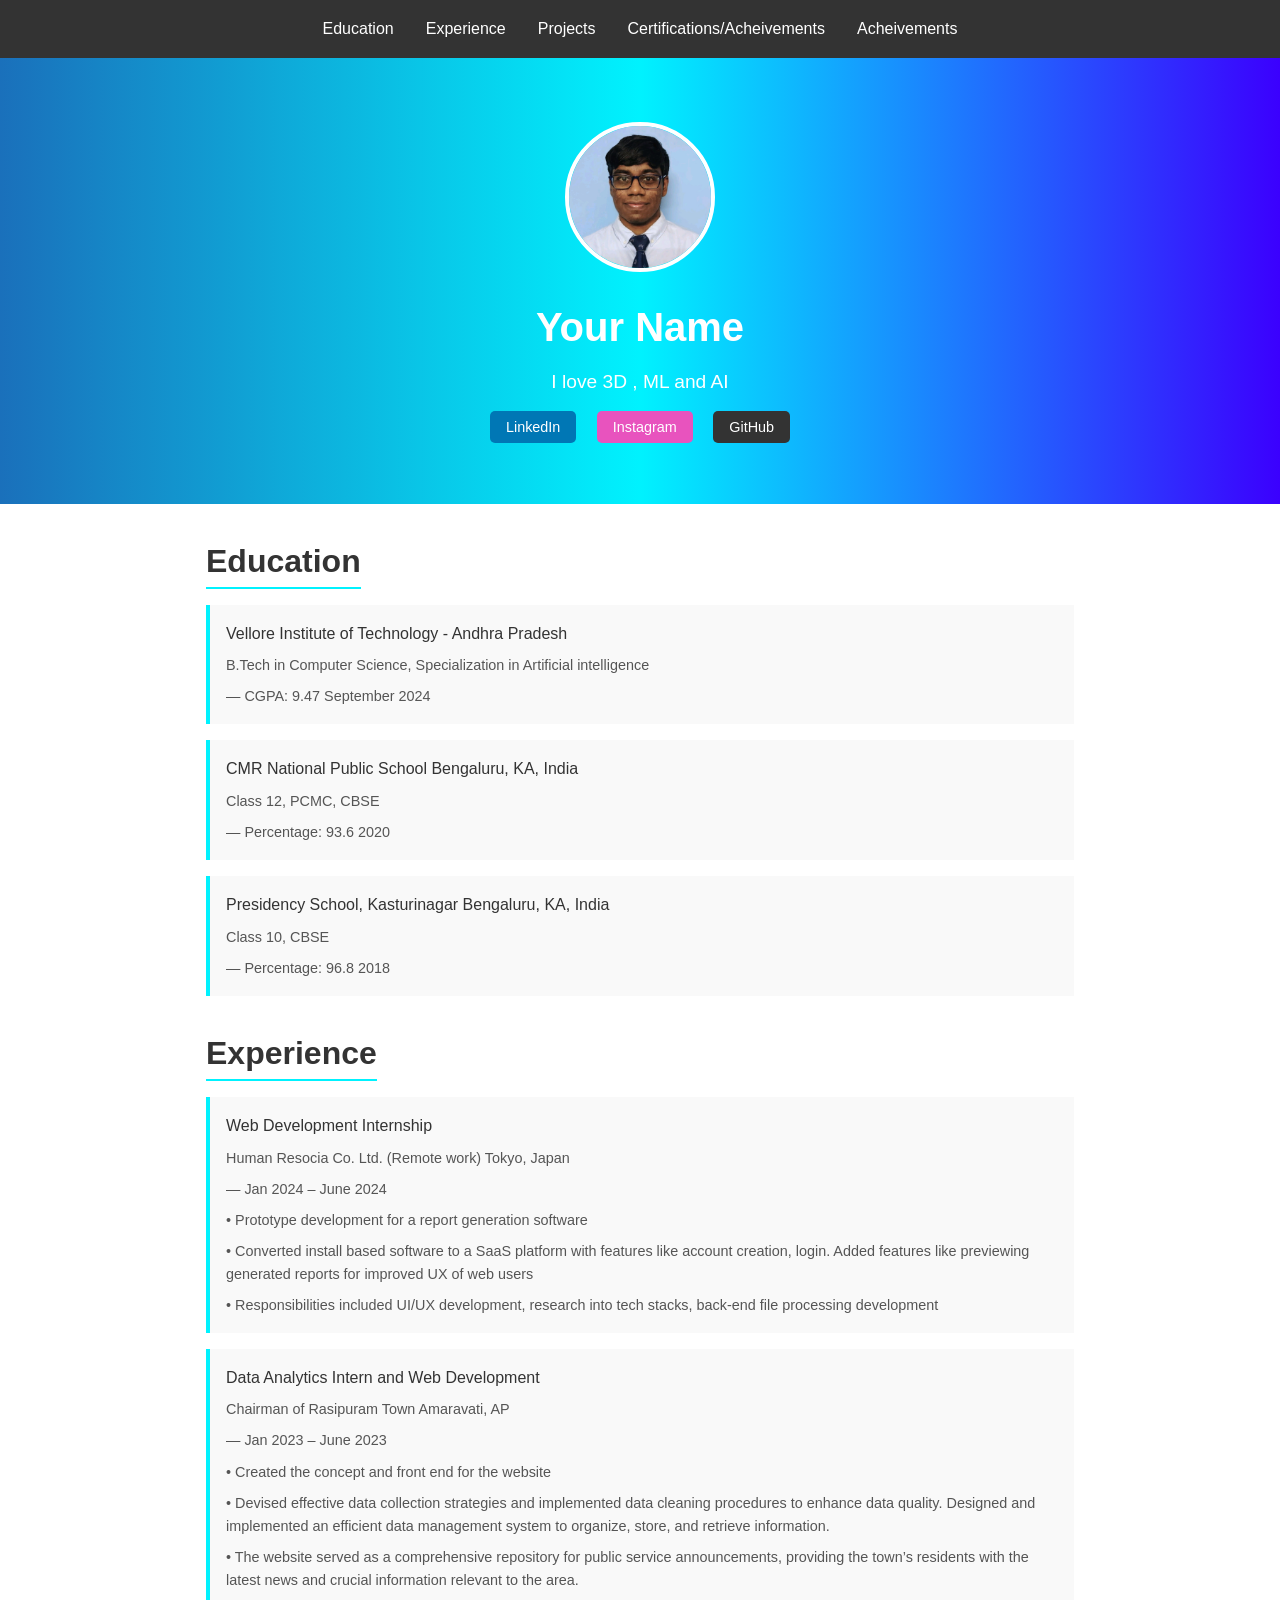
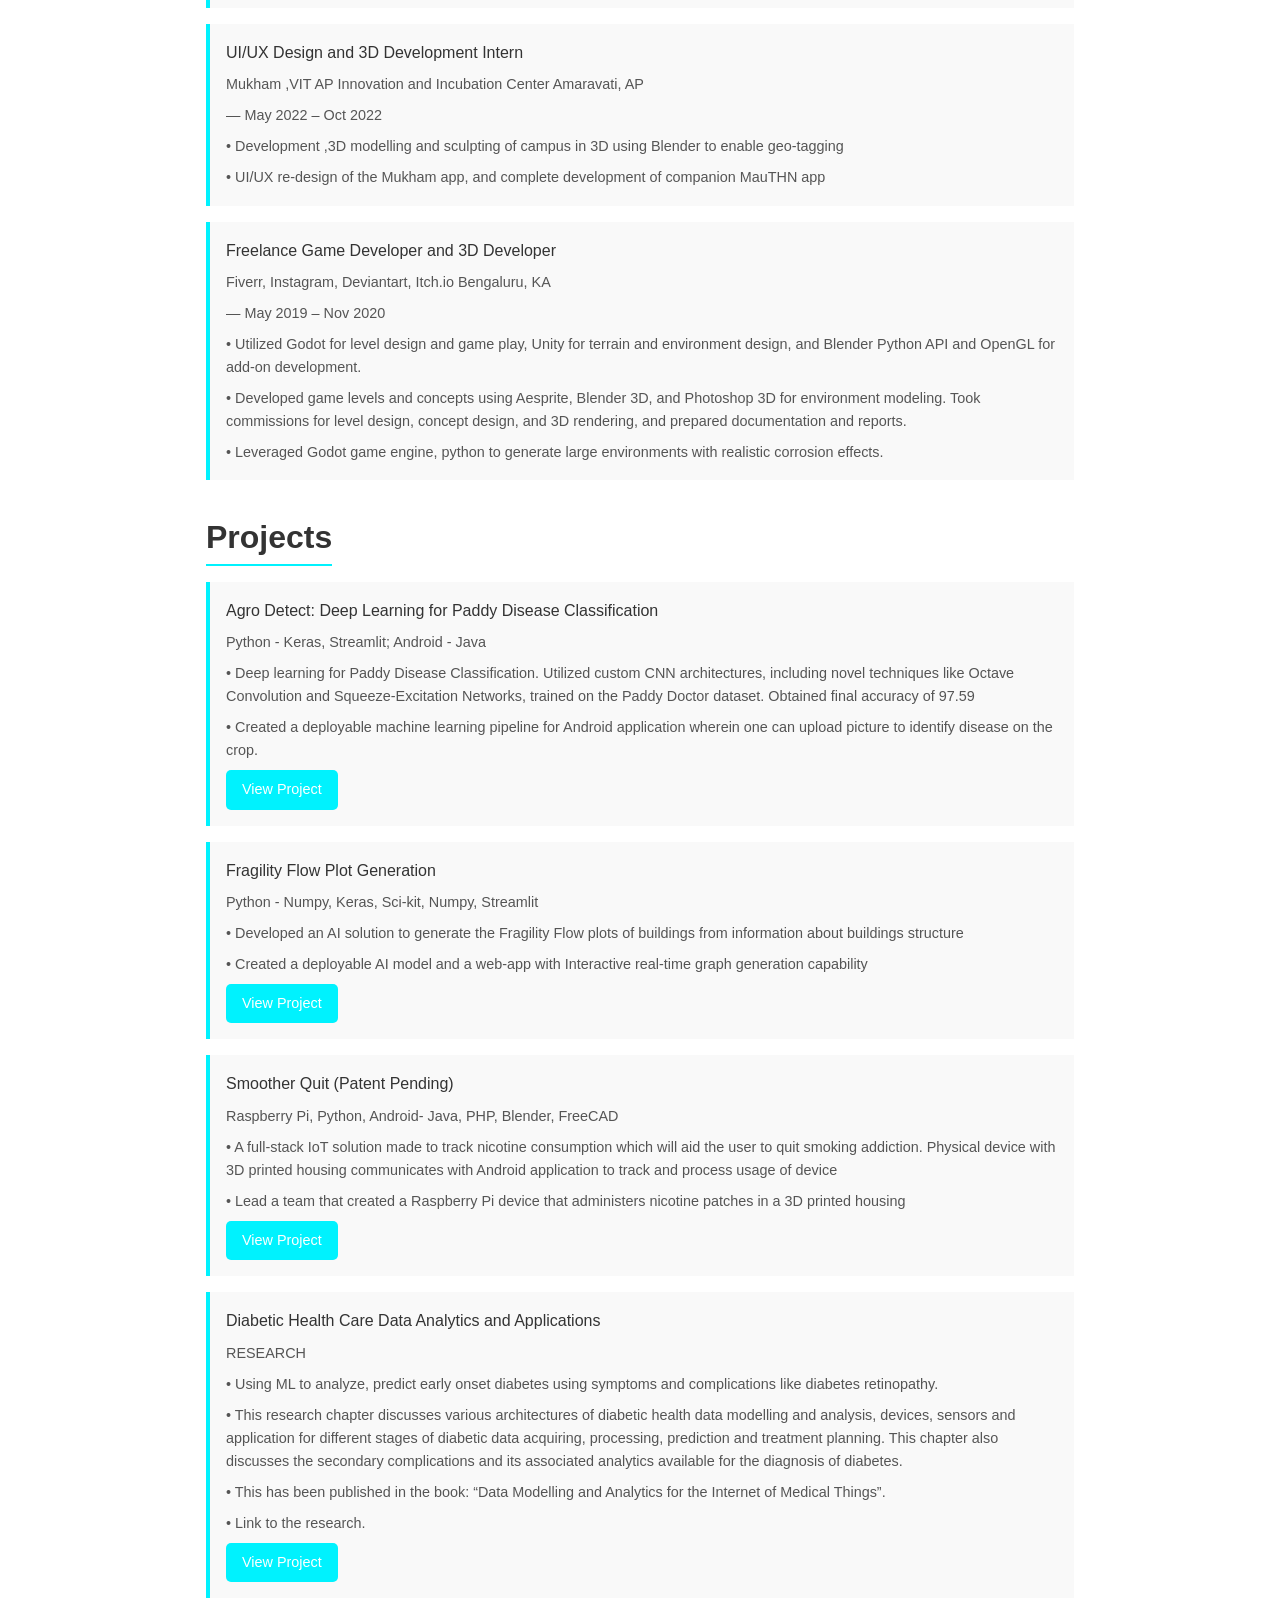
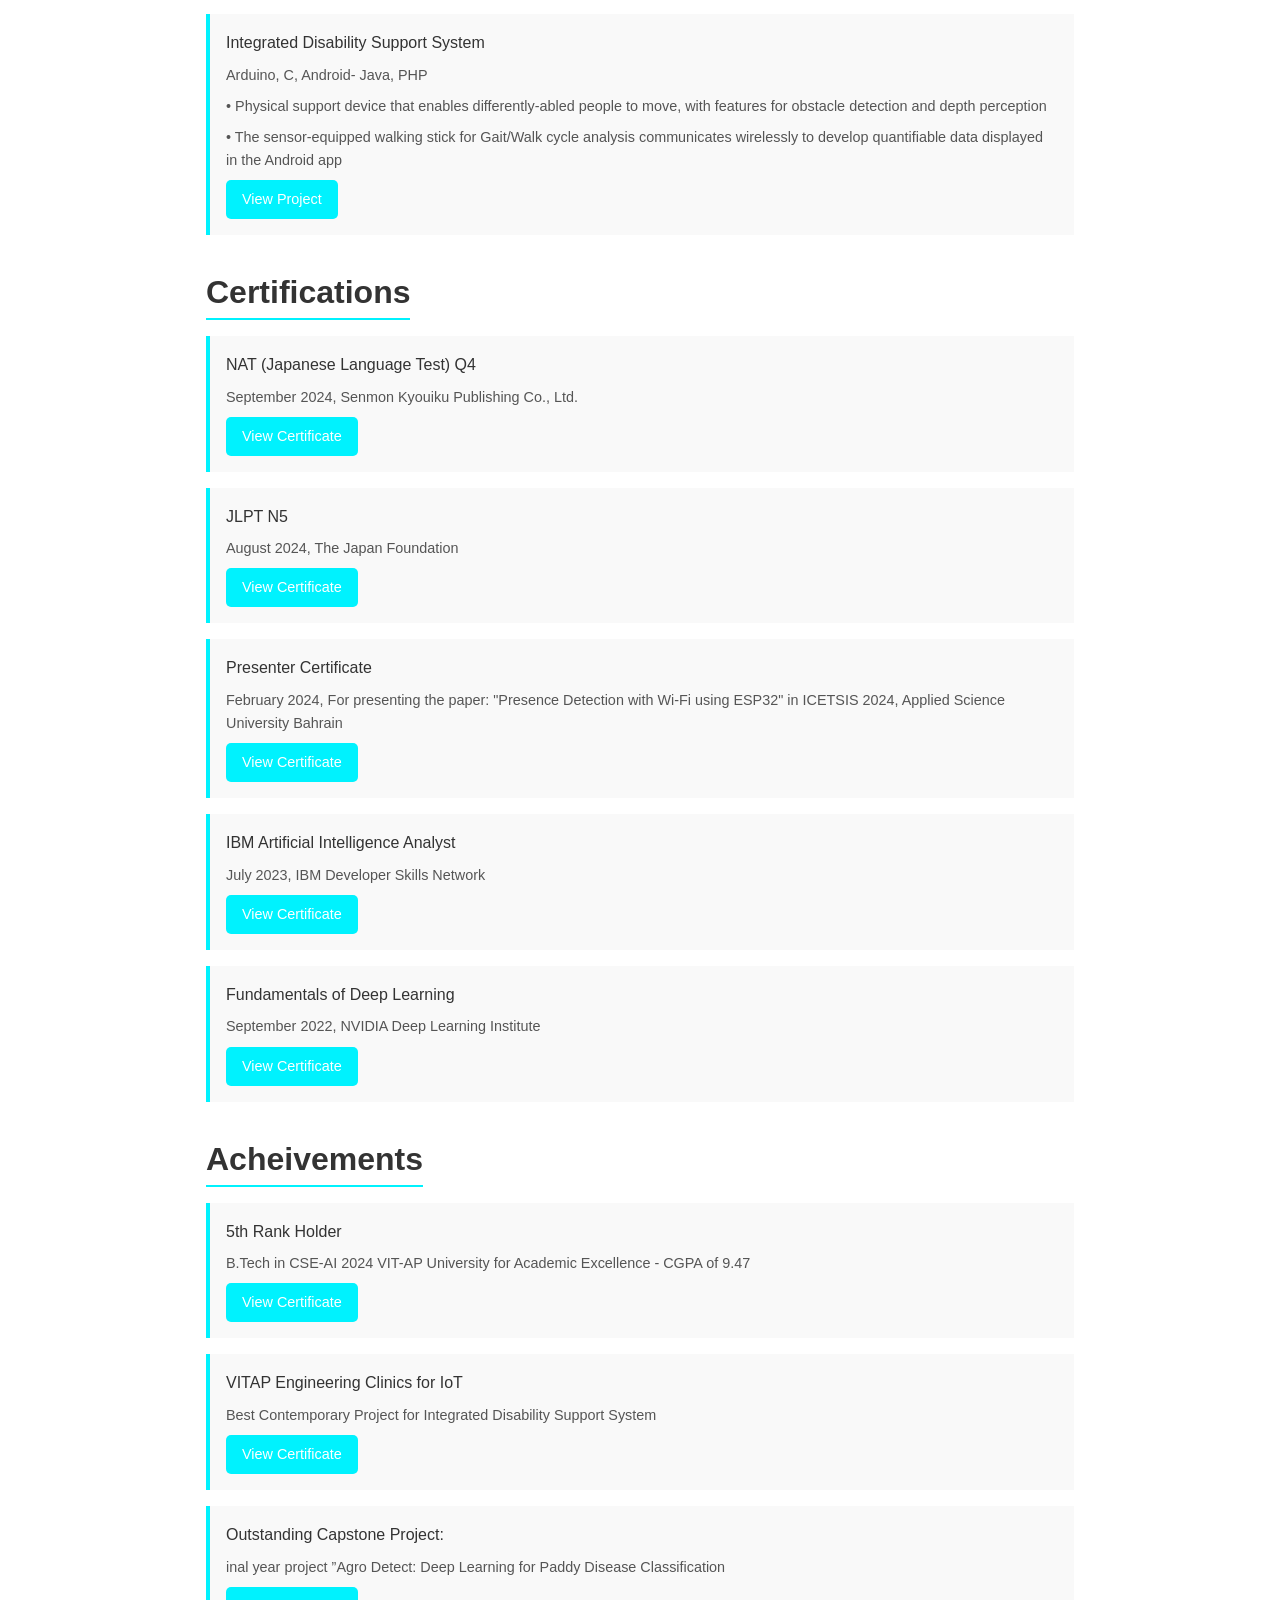
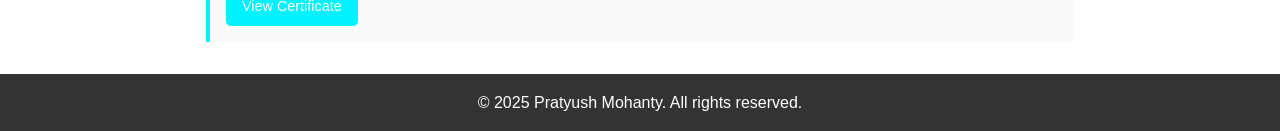
==== index.html @ 84d7cbe0 "Added achievements and certifications" ====
<!DOCTYPE html>
<html lang="en">
<head>
    <meta charset="UTF-8">
    <meta name="viewport" content="width=device-width, initial-scale=1.0">
    <title>Pratyush Mohanty Profile</title>
    <style>
        * {
            margin: 0;
            padding: 0;
            box-sizing: border-box;
        }

        body {
            font-family: Arial, sans-serif;
            line-height: 1.6;
            color: #333;
            animation: fadeIn 1s ease-in-out;
        }

        @keyframes fadeIn {
            from {
                opacity: 0;
            }
            to {
                opacity: 1;
            }
        }

        nav {
            background: #333;
            color: white;
            display: flex;
            justify-content: center;
            padding: 1rem;
            position: sticky;
            top: 0;
            z-index: 1000;
        }

        nav a {
            color: white;
            text-decoration: none;
            margin: 0 1rem;
            font-size: 1rem;
            transition: color 0.3s;
        }

        nav a:hover {
            color: #00f2fe;
        }

        header {
            background: linear-gradient(to right, #1a70bb, #00f2fe, #3b00fe);
            color: white;
            text-align: center;
            padding: 4rem 1rem; /* Increased vertical space */
            animation: slideInFromTop 1s ease-in-out;
        }

        @keyframes slideInFromTop {
            from {
                transform: translateY(-50px);
                opacity: 0;
            }
            to {
                transform: translateY(0);
                opacity: 1;
            }
        }

        header img {
            width: 150px;
            height: 150px;
            border-radius: 50%;
            border: 4px solid white;
            animation: zoomIn 1s ease-in-out;
        }

        @keyframes zoomIn {
            from {
                transform: scale(0.8);
                opacity: 0;
            }
            to {
                transform: scale(1);
                opacity: 1;
            }
        }

        header h1 {
            margin: 1rem 0 0.5rem;
            font-size: 2.5rem;
        }

        header p {
            font-size: 1.2rem;
        }

        section {
            max-width: 900px;
            margin: 2rem auto;
            padding: 0 1rem;
            animation: fadeInUp 1.5s ease-in-out;
        }

        @keyframes fadeInUp {
            from {
                transform: translateY(20px);
                opacity: 0;
            }
            to {
                transform: translateY(0);
                opacity: 1;
            }
        }

        section h2 {
            margin-bottom: 1rem;
            font-size: 2rem;
            border-bottom: 2px solid #00f2fe;
            display: inline-block;
        }

        section ul {
            list-style: none;
            padding: 0;
        }

        section ul li {
            background: #f9f9f9;
            margin-bottom: 1rem;
            padding: 1rem;
            border-left: 4px solid #00f2fe;
        }

        .project-details {
            margin-top: 0.5rem;
            font-size: 0.9rem;
            color: #555;
        }

        .project-link {
            display: inline-block;
            margin-top: 0.5rem;
            padding: 0.5rem 1rem;
            background: #00f2fe;
            color: white;
            text-decoration: none;
            border-radius: 5px;
            font-size: 0.9rem;
        }

        footer {
            text-align: center;
            padding: 1rem;
            background: #333;
            color: white;
            margin-top: 2rem;
            animation: fadeIn 1.5s ease-in-out;
        }

        @media (max-width: 600px) {
            header h1 {
                font-size: 2rem;
            }

            header p {
                font-size: 1rem;
            }
        }
    </style>
</head>
<body>
    <nav>
        <a href="#education">Education</a>
        <a href="#experience">Experience</a>
        <a href="#projects">Projects</a>
        <a href="#certifications">Certifications/Acheivements</a>
        <a href="#acheivements">Acheivements</a>
    </nav>

    <header>
        <img src="1682097621086.jpeg" alt="Your Image">
        <h1>Your Name</h1>
        <p>I love 3D , ML and AI</p>
        <div style="margin-top: 1rem;">
            <a href="https://www.linkedin.com/in/pratyush-mohanty-8161b9222" target="_blank" style="text-decoration: none; margin: 0 0.5rem; padding: 0.5rem 1rem; background: #0077b5; color: white; border-radius: 5px; font-size: 0.9rem;">LinkedIn</a>
            <a href="https://www.instagram.com/kitsunefreya/" target="_blank" style="text-decoration: none; margin: 0 0.5rem; padding: 0.5rem 1rem; background: #e853be; color: white; border-radius: 5px; font-size: 0.9rem;">Instagram</a>
            <a href="https://github.com/pratyush532" target="_blank" style="text-decoration: none; margin: 0 0.5rem; padding: 0.5rem 1rem; background: #333; color: white; border-radius: 5px; font-size: 0.9rem;">GitHub</a>
        </div>
    </header>

    <section id="education">
        <h2>Education</h2>
        <ul>
            <li>Vellore Institute of Technology - Andhra Pradesh
                <p class="project-details">B.Tech in Computer Science, Specialization in Artificial intelligence</p>
                <p class="project-details">— CGPA: 9.47 September 2024</p>
            </li>
            <li>CMR National Public School Bengaluru, KA, India
                <p class="project-details">Class 12, PCMC, CBSE</p>
                <p class="project-details">— Percentage: 93.6 2020</p>
            </li>
            <li>Presidency School, Kasturinagar Bengaluru, KA, India
                <p class="project-details">Class 10, CBSE</p>
                <p class="project-details">— Percentage: 96.8 2018</p>
            </li>
        </ul>
    </section>

    <section id="experience">
        <h2>Experience</h2>
        <ul>
            <li>Web Development Internship
                <p class="project-details">Human Resocia Co. Ltd. (Remote work) Tokyo, Japan</p>
                <p class="project-details">— Jan 2024 – June 2024</p>
                <p class="project-details">• Prototype development for a report generation software</p>
                <p class="project-details">• Converted install based software to a SaaS platform with features like account creation, login. Added features like previewing generated reports for improved UX of web users</p>
                <p class="project-details">• Responsibilities included UI/UX development, research into tech stacks, back-end file processing development</p>
            </li>
            <li>Data Analytics Intern and Web Development
                <p class="project-details">Chairman of Rasipuram Town Amaravati, AP</p>
                <p class="project-details">— Jan 2023 – June 2023</p>
                <p class="project-details">• Created the concept and front end for the website</p>
                <p class="project-details">• Devised effective data collection strategies and implemented data cleaning procedures to enhance data quality. Designed and implemented an efficient data management system to organize, store, and retrieve information.</p>
                <p class="project-details">• The website served as a comprehensive repository for public service announcements, providing the town’s residents with the latest news and crucial information relevant to the area.</p>
            </li>
            <li>UI/UX Design and 3D Development Intern
                <p class="project-details">Mukham ,VIT AP Innovation and Incubation Center Amaravati, AP</p>
                <p class="project-details">— May 2022 – Oct 2022</p>
                <p class="project-details">• Development ,3D modelling and sculpting of campus in 3D using Blender to enable geo-tagging</p>
                <p class="project-details">• UI/UX re-design of the Mukham app, and complete development of companion MauTHN app</p>
            </li>
            <li>Freelance Game Developer and 3D Developer
                <p class="project-details">Fiverr, Instagram, Deviantart, Itch.io Bengaluru, KA</p>
                <p class="project-details">— May 2019 – Nov 2020</p>
                <p class="project-details">• Utilized Godot for level design and game play, Unity for terrain and environment design, and Blender Python API and OpenGL for add-on development.</p>
                <p class="project-details">• Developed game levels and concepts using Aesprite, Blender 3D, and Photoshop 3D for environment modeling. Took commissions for level design, concept design, and 3D rendering, and prepared documentation and reports.</p>
                <p class="project-details">• Leveraged Godot game engine, python to generate large environments with realistic corrosion effects.</p>
            </li>
        </ul>
    </section>


    <section id="projects">
        <h2>Projects</h2>
        <ul>
            <li>Agro Detect: Deep Learning for Paddy Disease Classification
                <p class="project-details">Python - Keras, Streamlit; Android - Java</p>
                <p class="project-details">• Deep learning for Paddy Disease Classification. Utilized custom CNN architectures, including novel techniques like Octave Convolution and Squeeze-Excitation Networks, trained on the Paddy Doctor dataset. Obtained final accuracy of 97.59</p>
                <p class="project-details">• Created a deployable machine learning pipeline for Android application wherein one can upload picture to identify disease on the crop.</p>
                <a href="https://drive.google.com/file/d/15kMXunLikw8A-FVX4otFSD8Hl3kWgDMh/view?usp=drive_link" target="_blank" class="project-link">View Project</a>
            </li>
            <li>Fragility Flow Plot Generation
                <p class="project-details">Python - Numpy, Keras, Sci-kit, Numpy, Streamlit</p>
                <p class="project-details">• Developed an AI solution to generate the Fragility Flow plots of buildings from information about buildings structure</p>
                <p class="project-details">• Created a deployable AI model and a web-app with Interactive real-time graph generation capability</p>
                <a href="https://github.com/pratyush532" target="_blank" class="project-link">View Project</a>
            </li>
            <li>Smoother Quit (Patent Pending)
                <p class="project-details">Raspberry Pi, Python, Android- Java, PHP, Blender, FreeCAD</p>
                <p class="project-details">• A full-stack IoT solution made to track nicotine consumption which will aid the user to quit smoking addiction. Physical device with 3D printed housing communicates with Android application to track and process usage of device</p>
                <p class="project-details">• Lead a team that created a Raspberry Pi device that administers nicotine patches in a 3D printed housing</p>
                <a href="https://github.com/pratyush532" target="_blank" class="project-link">View Project</a>
            </li>
            <li>Diabetic Health Care Data Analytics and Applications
                <p class="project-details">RESEARCH</p>
                <p class="project-details">• Using ML to analyze, predict early onset diabetes using symptoms and complications like diabetes retinopathy.</p>
                <p class="project-details">• This research chapter discusses various architectures of diabetic health data modelling and analysis, devices, sensors and application for different stages of diabetic data acquiring, processing, prediction and treatment planning. This chapter also discusses the secondary complications and its associated analytics available for the diagnosis of diabetes.</p>
                <p class="project-details">• This has been published in the book: “Data Modelling and Analytics for the Internet of Medical Things”.</p>
                <p class="project-details">• Link to the research.</p>
                <a href="https://scholar.google.com/citations?view_op=view_citation&hl=en&user=jbrS_tYAAAAJ&citation_for_view=jbrS_tYAAAAJ:u5HHmVD_uO8C" target="_blank" class="project-link">View Project</a>
            </li>
            <li>Integrated Disability Support System
                <p class="project-details">Arduino, C, Android- Java, PHP</p>
                <p class="project-details">• Physical support device that enables differently-abled people to move, with features for obstacle detection and depth perception</p>
                <p class="project-details">• The sensor-equipped walking stick for Gait/Walk cycle analysis communicates wirelessly to develop quantifiable data displayed in the Android app</p>
                <a href="https://drive.google.com/file/d/1Ll2frNCsTUrgBPxdlAU0DEuTQiFP1XWM/view?usp=drive_link" target="_blank" class="project-link">View Project</a>
            </li>
        </ul>
    </section>

    <section id="certifications">
        <h2>Certifications</h2>
        <ul>
            <li>NAT (Japanese Language Test) Q4
                <p class="project-details">September 2024, Senmon Kyouiku Publishing Co., Ltd.</p>
                <a href="https://drive.google.com/file/d/1cf3PMImbRjtiVixjs5hL8KotTaM4rHgr/view?usp=sharing" target="_blank"class="project-link">View Certificate</a>
            </li>
            <li>JLPT N5
                <p class="project-details">August 2024, The Japan Foundation</p>
                <a href="https://drive.google.com/file/d/1XkGwWab65sm6gIsFrCqhguL6OPM_JEQa/view?usp=sharing" target="_blank"class="project-link">View Certificate</a>
            </li>
            <li>Presenter Certificate
                <p class="project-details">February 2024, For presenting the paper: "Presence Detection with Wi-Fi using ESP32" in ICETSIS 2024, Applied Science University Bahrain</p>
                <a href="https://www.linkedin.com/feed/update/urn:li:activity:7160282252805869568/" target="_blank"class="project-link">View Certificate</a>
            </li>
            <li>IBM Artificial Intelligence Analyst
                <p class="project-details">July 2023, IBM Developer Skills Network</p>
                <a href="https://courses.ibmcep.cognitiveclass.ai/certificates/b496c3da890f4dfa9c53f7fb9fd32521" target="_blank"class="project-link">View Certificate</a>
            </li>
            <li>Fundamentals of Deep Learning
                <p class="project-details">September 2022, NVIDIA Deep Learning Institute</p>
                <a href="https://courses.nvidia.com/certificates/ae21b59f8ac54bacac5221c3ab77f13a/" target="_blank"class="project-link">View Certificate</a>
            </li>
        </ul>
    </section>

    <section id="acheivements">
        <h2>Acheivements</h2>
        <ul>
            <li>5th Rank Holder
                <p class="project-details">B.Tech in CSE-AI 2024 VIT-AP University for Academic Excellence - CGPA of 9.47</p>
                <a href="https://drive.google.com/file/d/1JUqG6DID4MT_kL0zdQEv--m56U5IrCxj/view?usp=drive_link" target="_blank"class="project-link">View Certificate</a>
            </li>
            <li>VITAP Engineering Clinics for IoT
                <p class="project-details">Best Contemporary Project for Integrated Disability Support System</p>
                <a href="https://www.linkedin.com/posts/pratyush-mohanty-8161b9222_team-androidapp-engineeringdesign-activity-7024057892177674240-6E8l?utm_source=social_share_send&utm_medium=member_desktop_web" target="_blank"class="project-link">View Certificate</a>
            </li>
            <li>Outstanding Capstone Project:
                <p class="project-details">inal year project ”Agro Detect: Deep Learning for Paddy Disease Classification</p>
                <a href="https://drive.google.com/file/d/123FNu-pcuJvU6n-fU72irf1M472Lznz1/view?usp=drive_link" target="_blank"class="project-link">View Certificate</a>
            </li>
        </ul>
    </section>


    <footer>
        <p>&copy; 2025 Pratyush Mohanty. All rights reserved.</p>
    </footer>
</body>
</html>
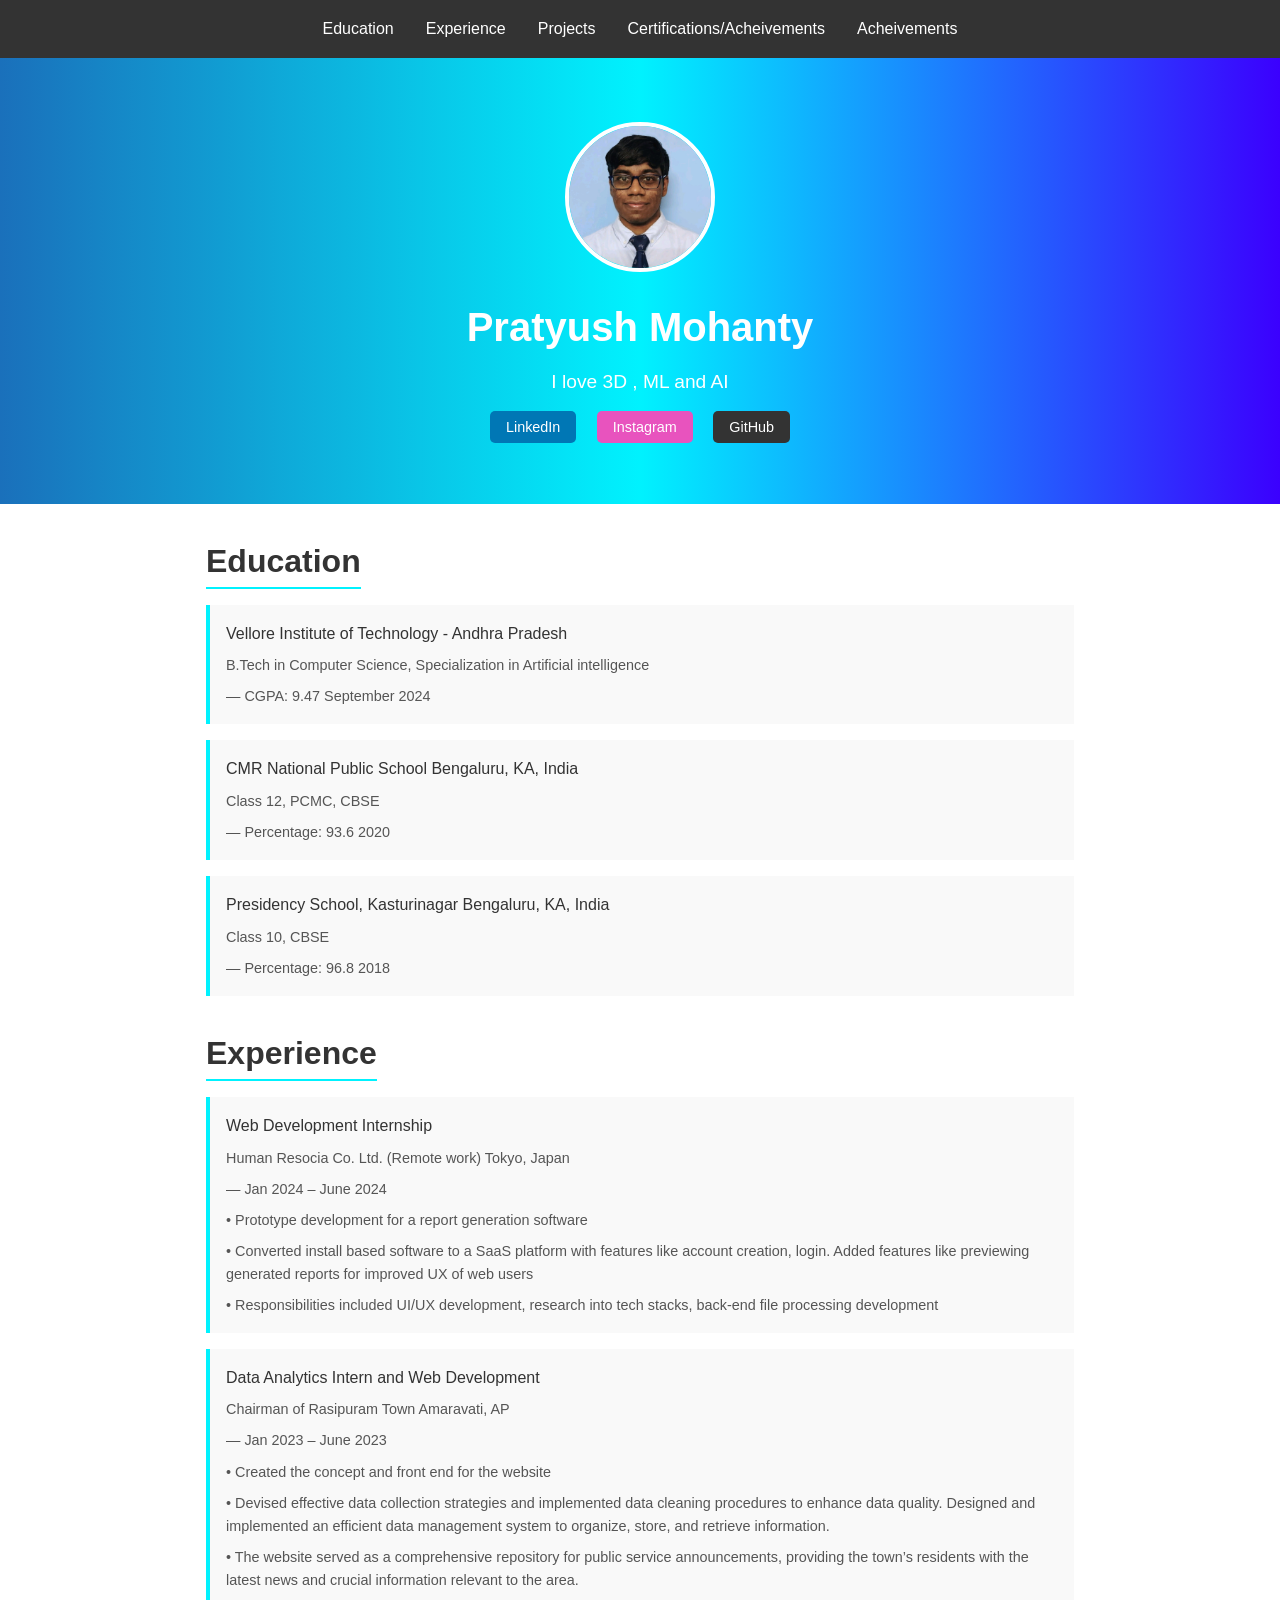
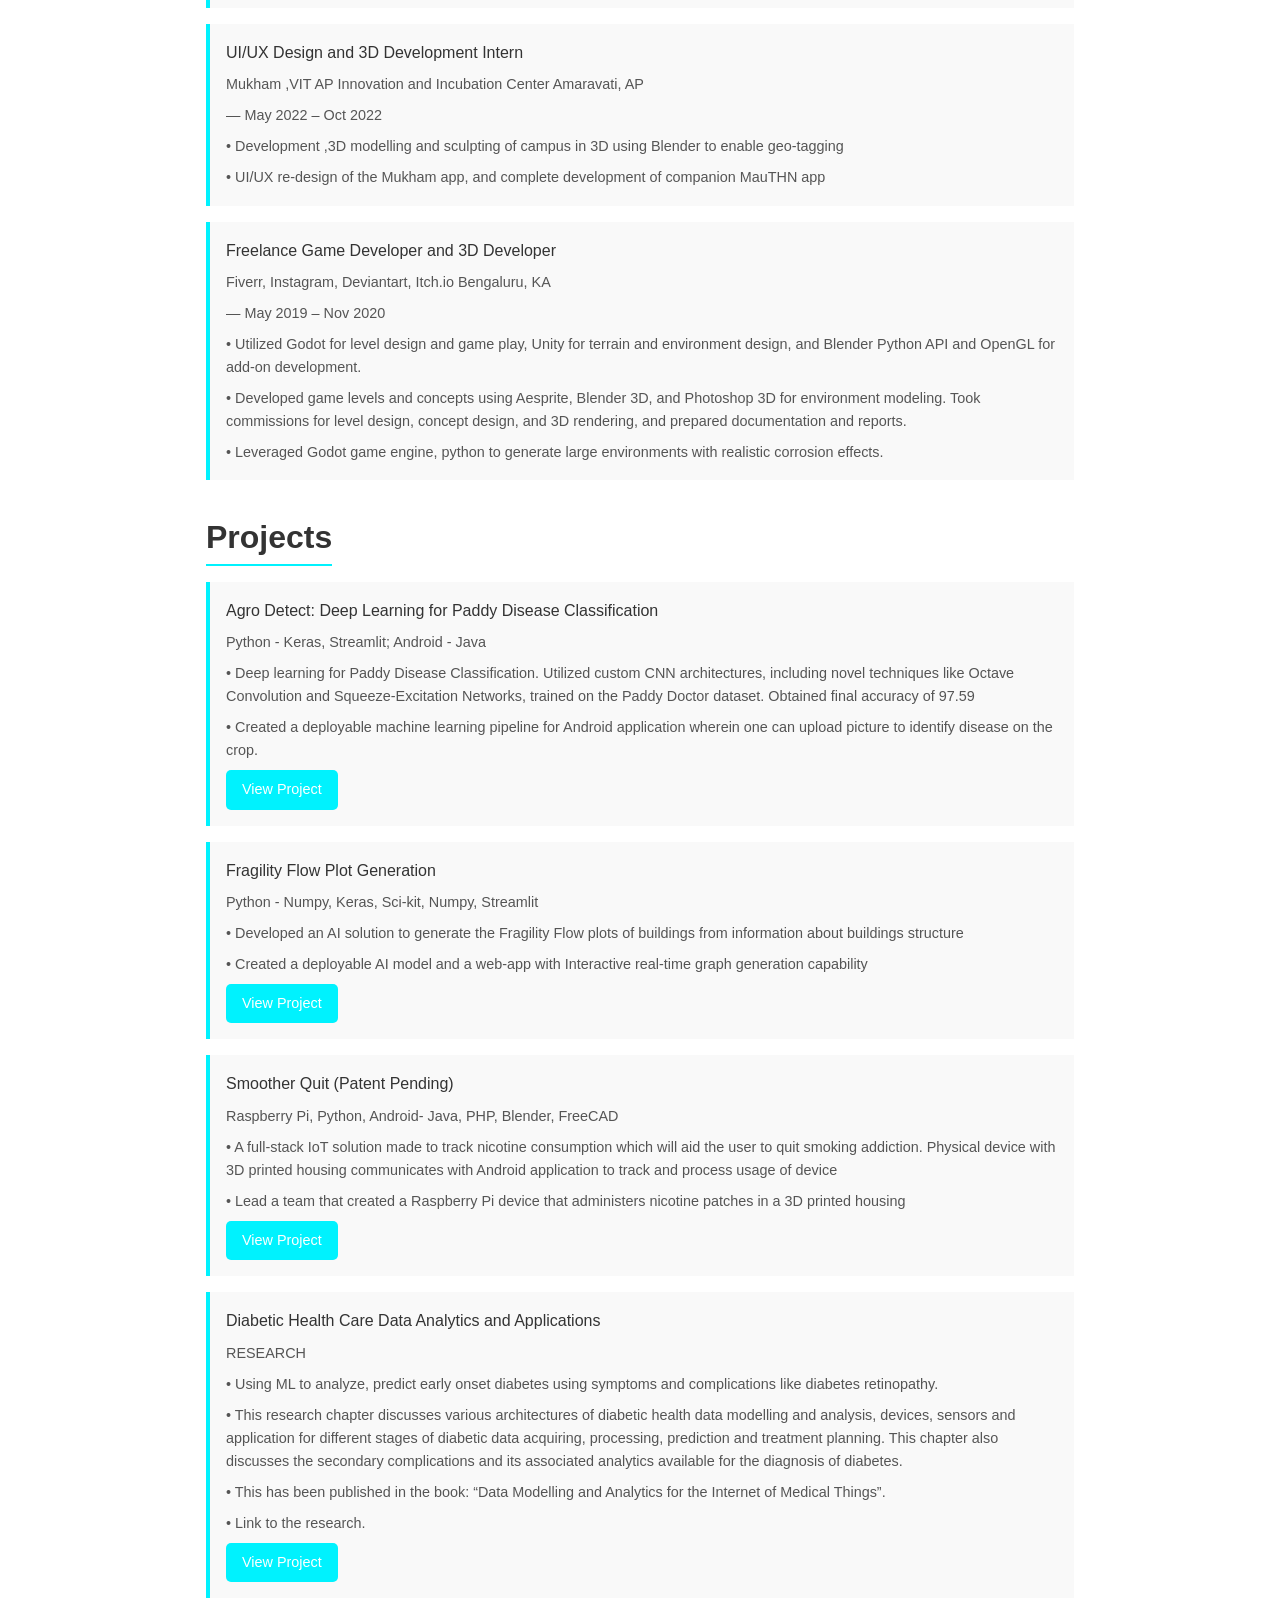
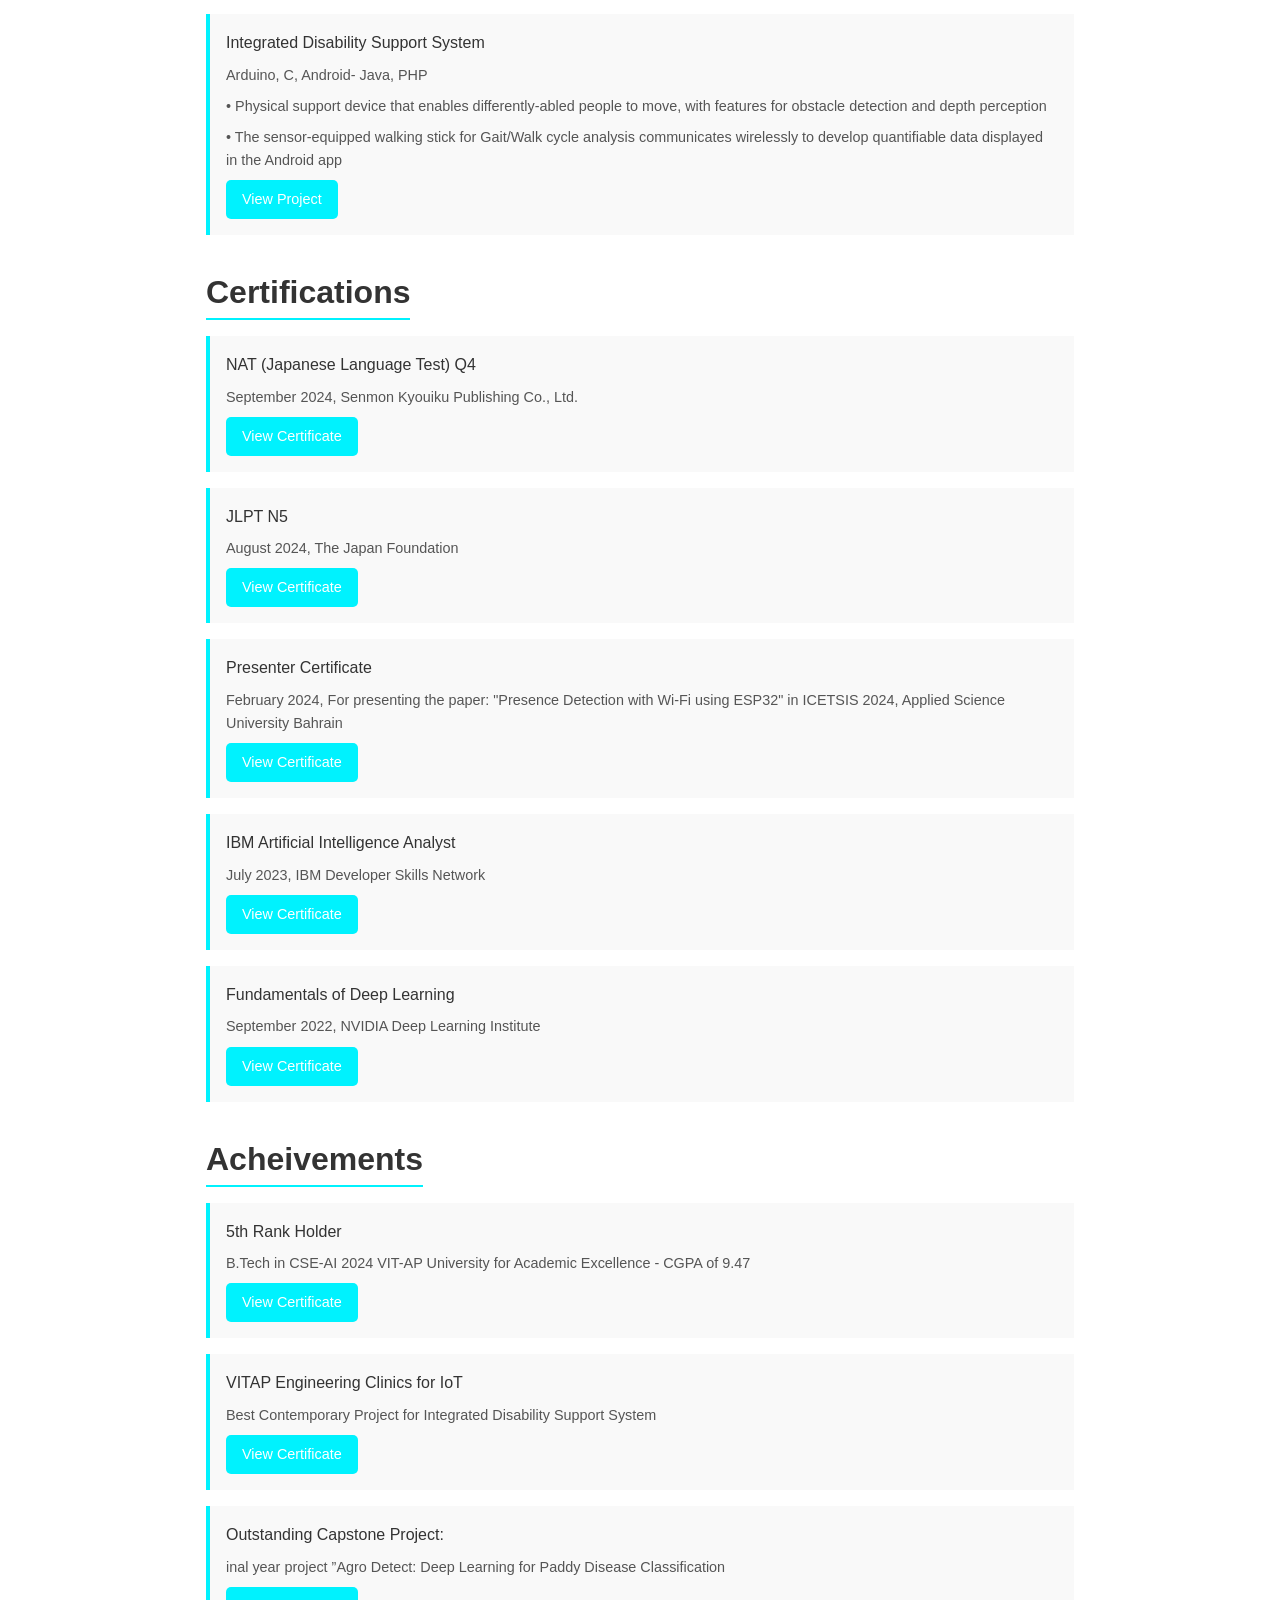
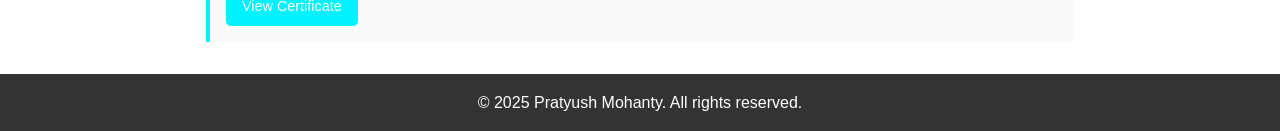
==== commit 474025c2: "Update index.html" ====
--- a/index.html
+++ b/index.html
@@ -182,7 +182,7 @@
 
     <header>
         <img src="1682097621086.jpeg" alt="Your Image">
-        <h1>Your Name</h1>
+        <h1>Pratyush Mohanty</h1>
         <p>I love 3D , ML and AI</p>
         <div style="margin-top: 1rem;">
             <a href="https://www.linkedin.com/in/pratyush-mohanty-8161b9222" target="_blank" style="text-decoration: none; margin: 0 0.5rem; padding: 0.5rem 1rem; background: #0077b5; color: white; border-radius: 5px; font-size: 0.9rem;">LinkedIn</a>
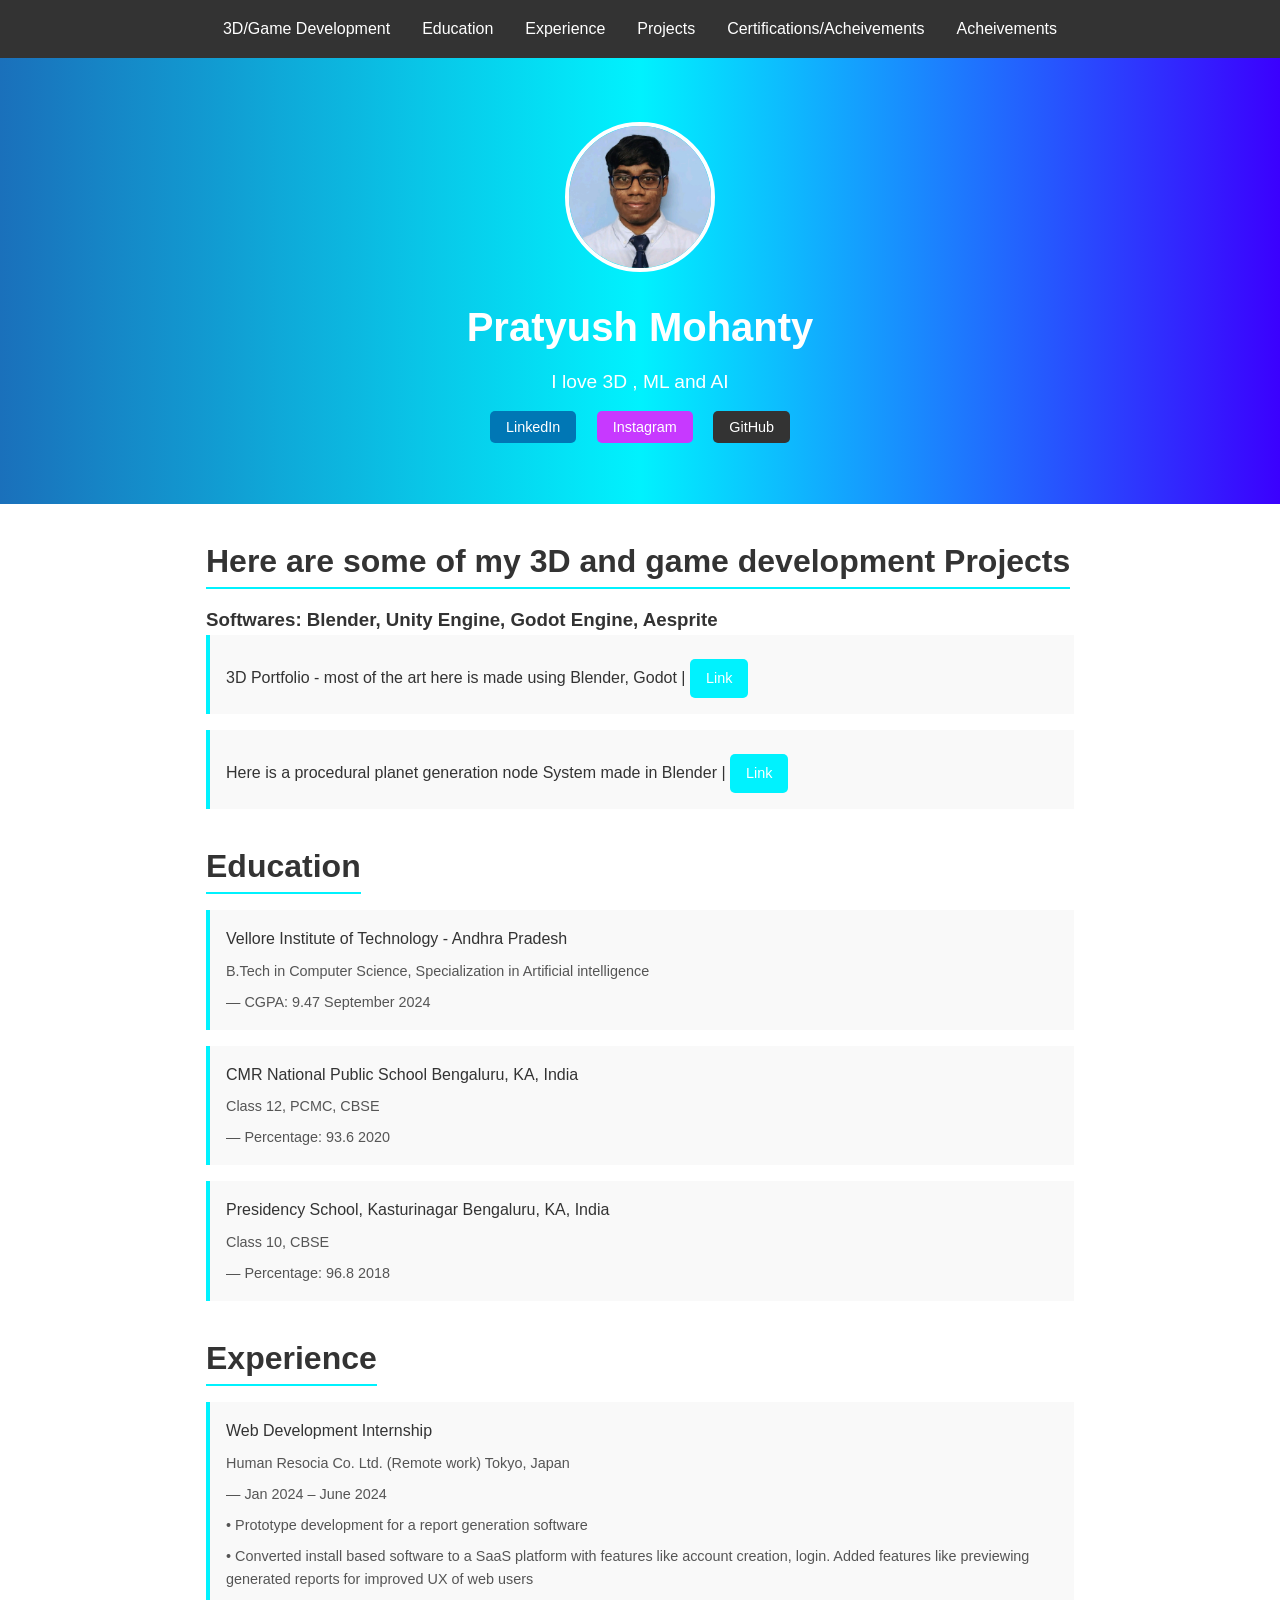
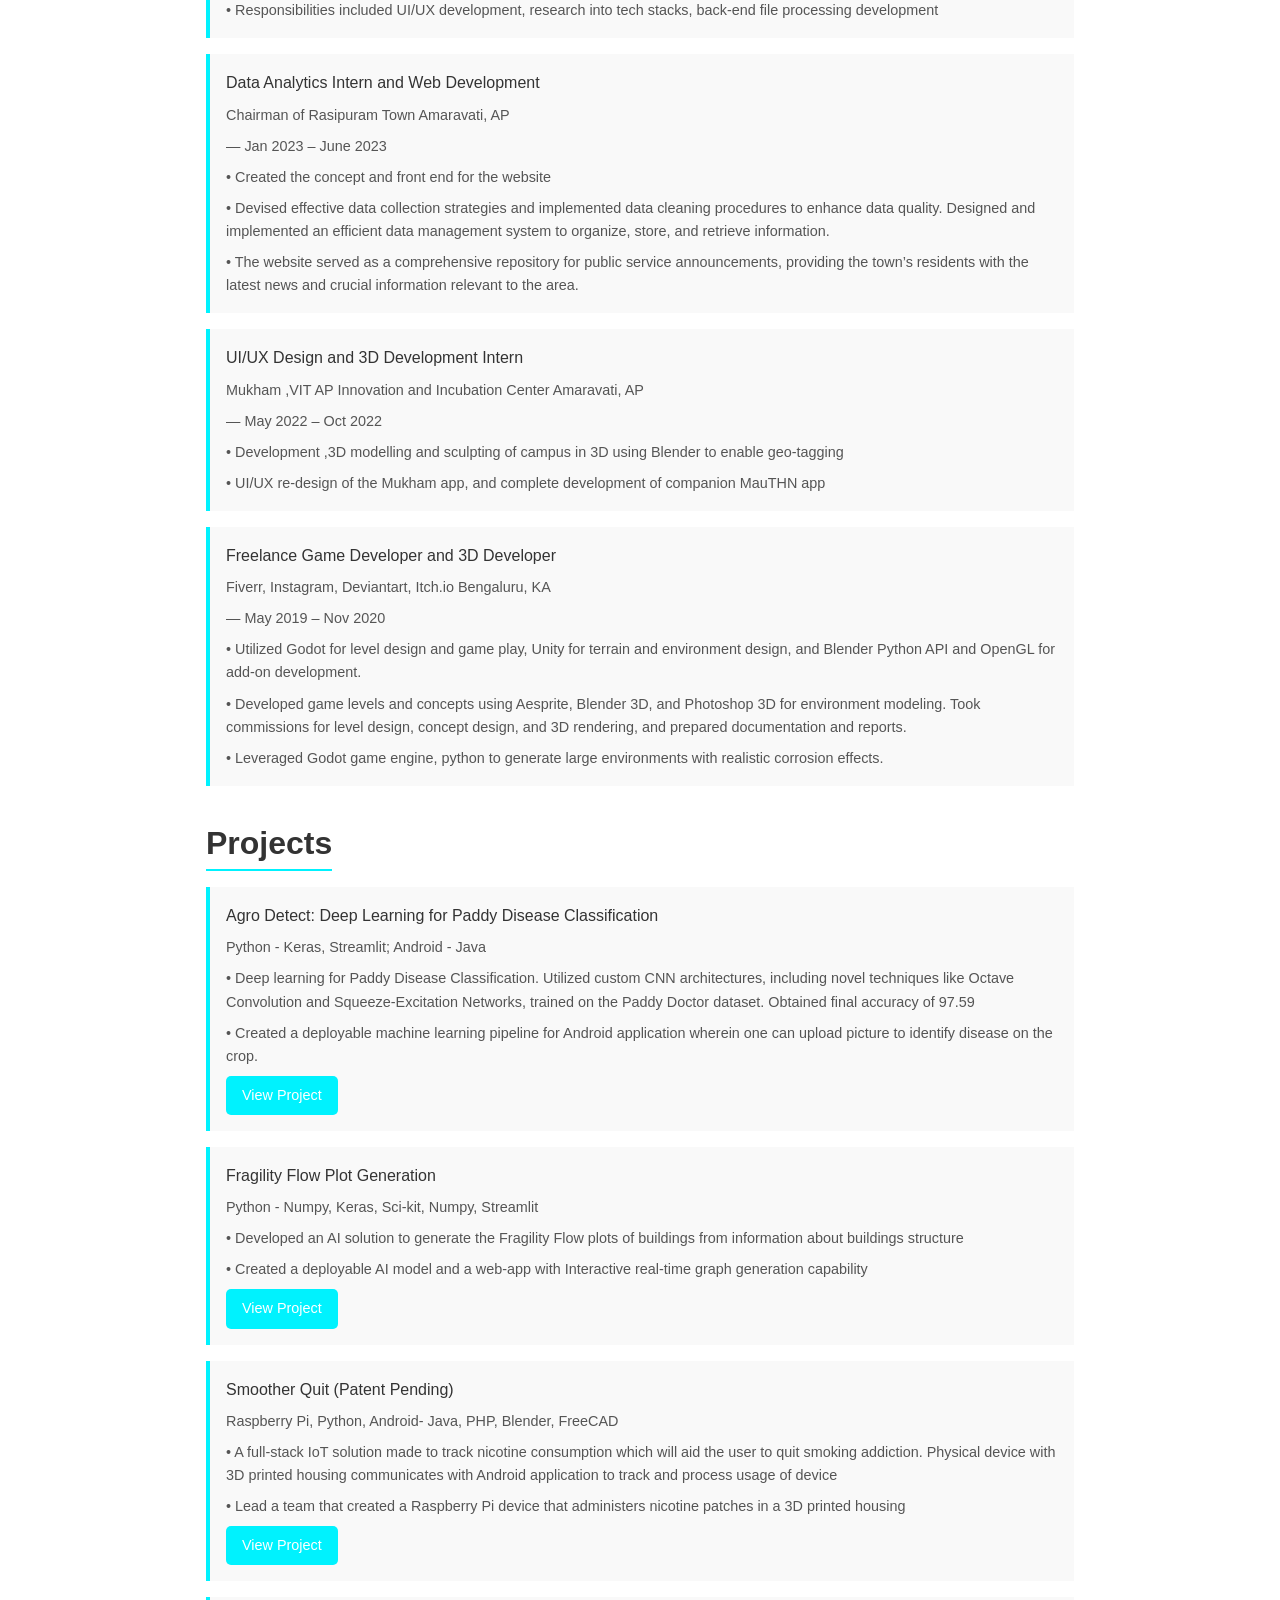
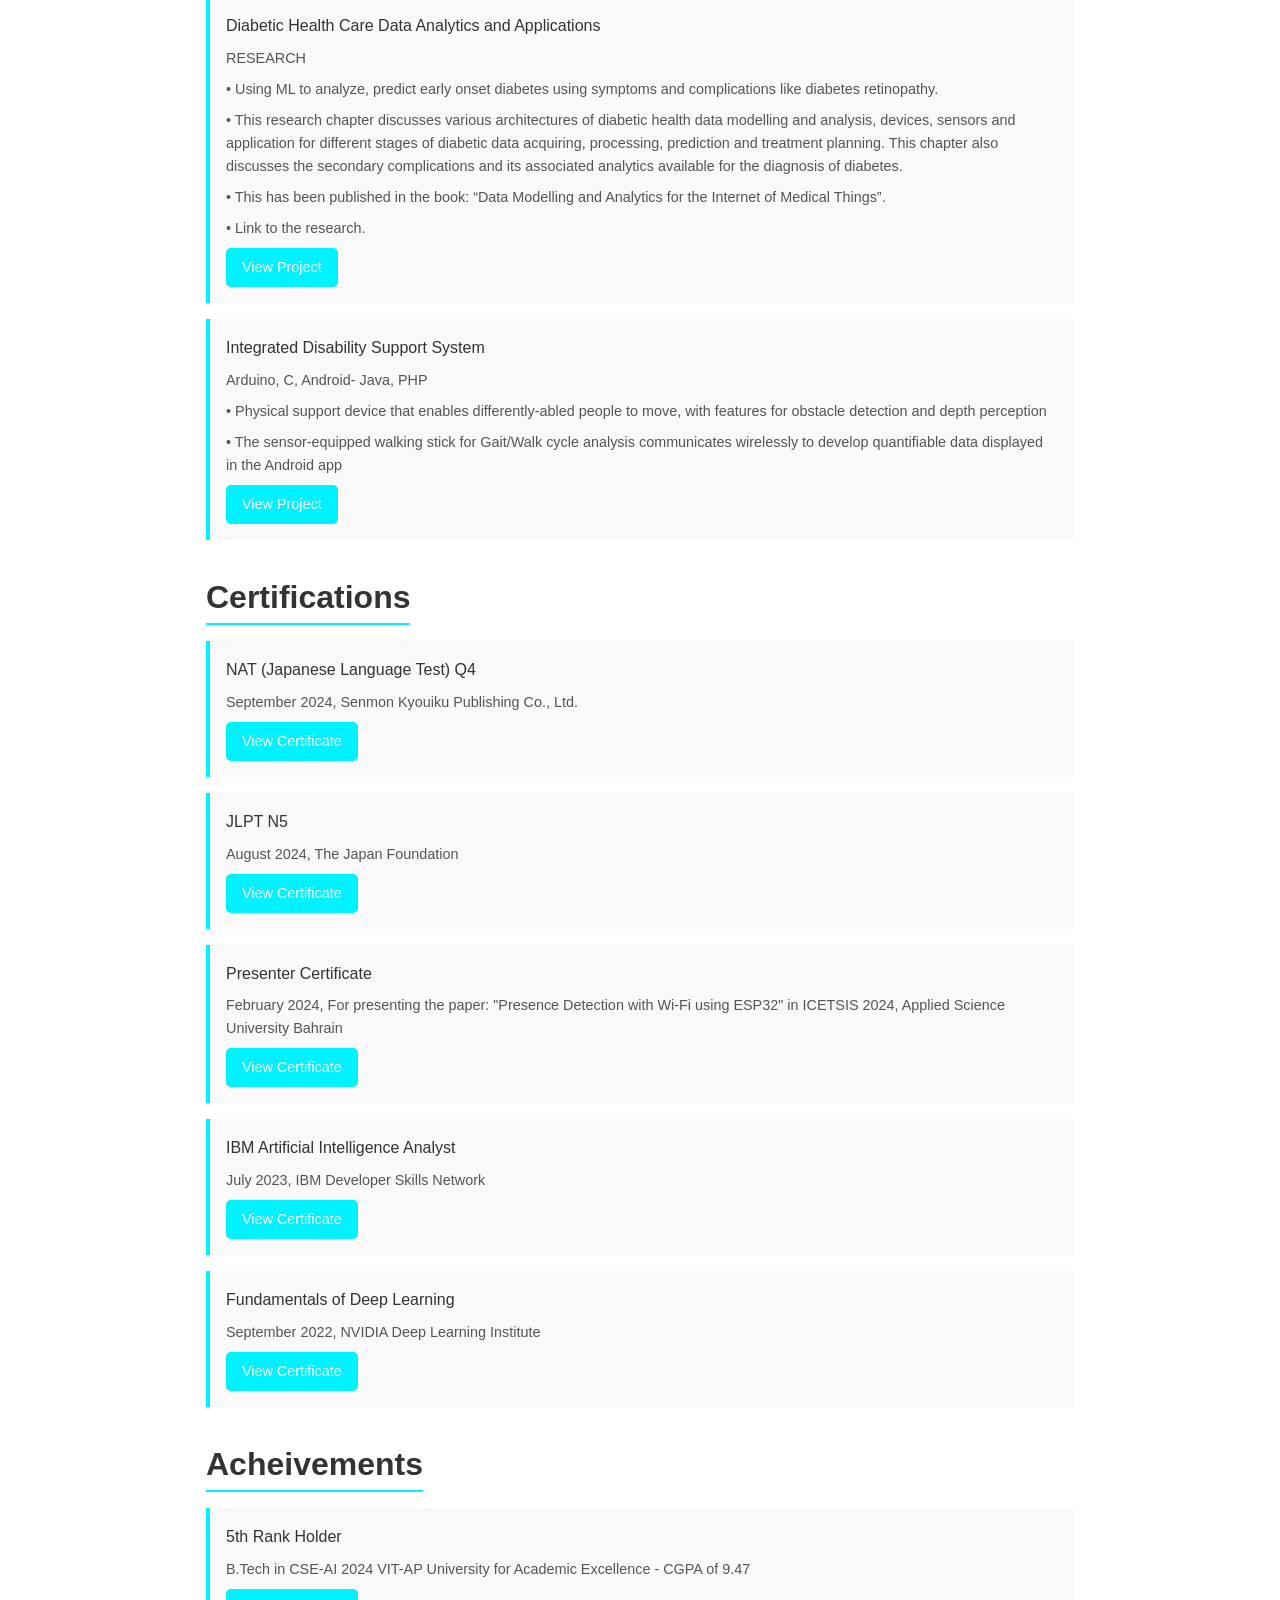
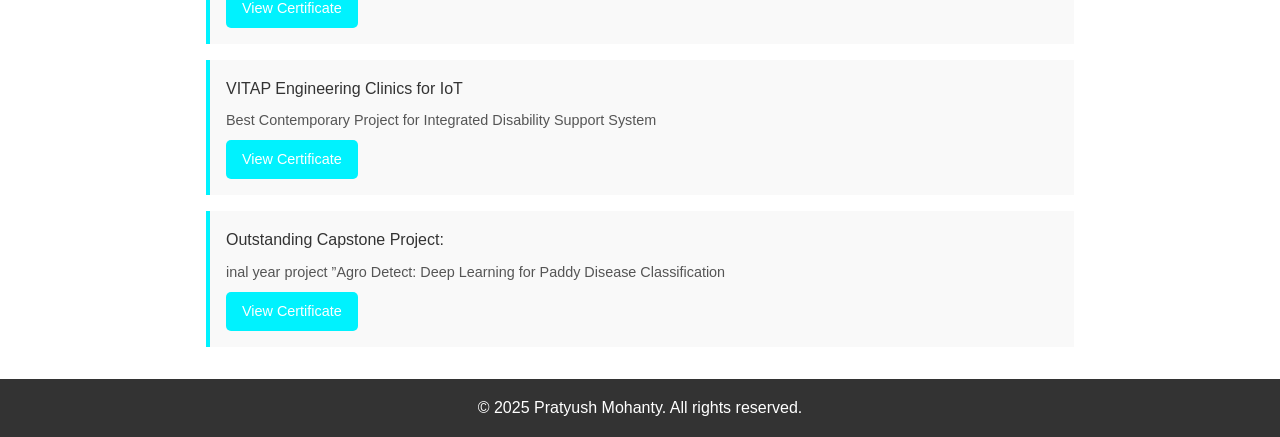
==== commit 7ae885fe: "added interests for 3D and game dev section" ====
--- a/index.html
+++ b/index.html
@@ -173,6 +173,7 @@
 </head>
 <body>
     <nav>
+        <a href="#3d-and0game-dev">3D/Game Development</a>
         <a href="#education">Education</a>
         <a href="#experience">Experience</a>
         <a href="#projects">Projects</a>
@@ -186,10 +187,23 @@
         <p>I love 3D , ML and AI</p>
         <div style="margin-top: 1rem;">
             <a href="https://www.linkedin.com/in/pratyush-mohanty-8161b9222" target="_blank" style="text-decoration: none; margin: 0 0.5rem; padding: 0.5rem 1rem; background: #0077b5; color: white; border-radius: 5px; font-size: 0.9rem;">LinkedIn</a>
-            <a href="https://www.instagram.com/kitsunefreya/" target="_blank" style="text-decoration: none; margin: 0 0.5rem; padding: 0.5rem 1rem; background: #e853be; color: white; border-radius: 5px; font-size: 0.9rem;">Instagram</a>
+            <a href="https://www.instagram.com/kitsunefreya/" target="_blank" style="text-decoration: none; margin: 0 0.5rem; padding: 0.5rem 1rem; background:  #c739ff; color: white; border-radius: 5px; font-size: 0.9rem;">Instagram</a>
             <a href="https://github.com/pratyush532" target="_blank" style="text-decoration: none; margin: 0 0.5rem; padding: 0.5rem 1rem; background: #333; color: white; border-radius: 5px; font-size: 0.9rem;">GitHub</a>
         </div>
     </header>
+
+    <section id="3d-and-game-dev">
+        <h2>Here are some of my 3D and game development Projects</h2>
+        <h3>Softwares: Blender, Unity Engine, Godot Engine, Aesprite</h3>
+        <ul>
+            <li>3D Portfolio - most of the art here is made using Blender, Godot   |
+                <a href="https://www.instagram.com/kitsunefreya/" target="_blank"class="project-link">Link</a>
+            </li>
+            <li>Here is a procedural planet generation node System made in Blender   |
+                <a href="http://github.com/pratyush532/3D-and-Blender/tree/main/Planet%20Creation" target="_blank"class="project-link">Link</a>
+            </li>
+        </ul>
+    </section>
 
     <section id="education">
         <h2>Education</h2>
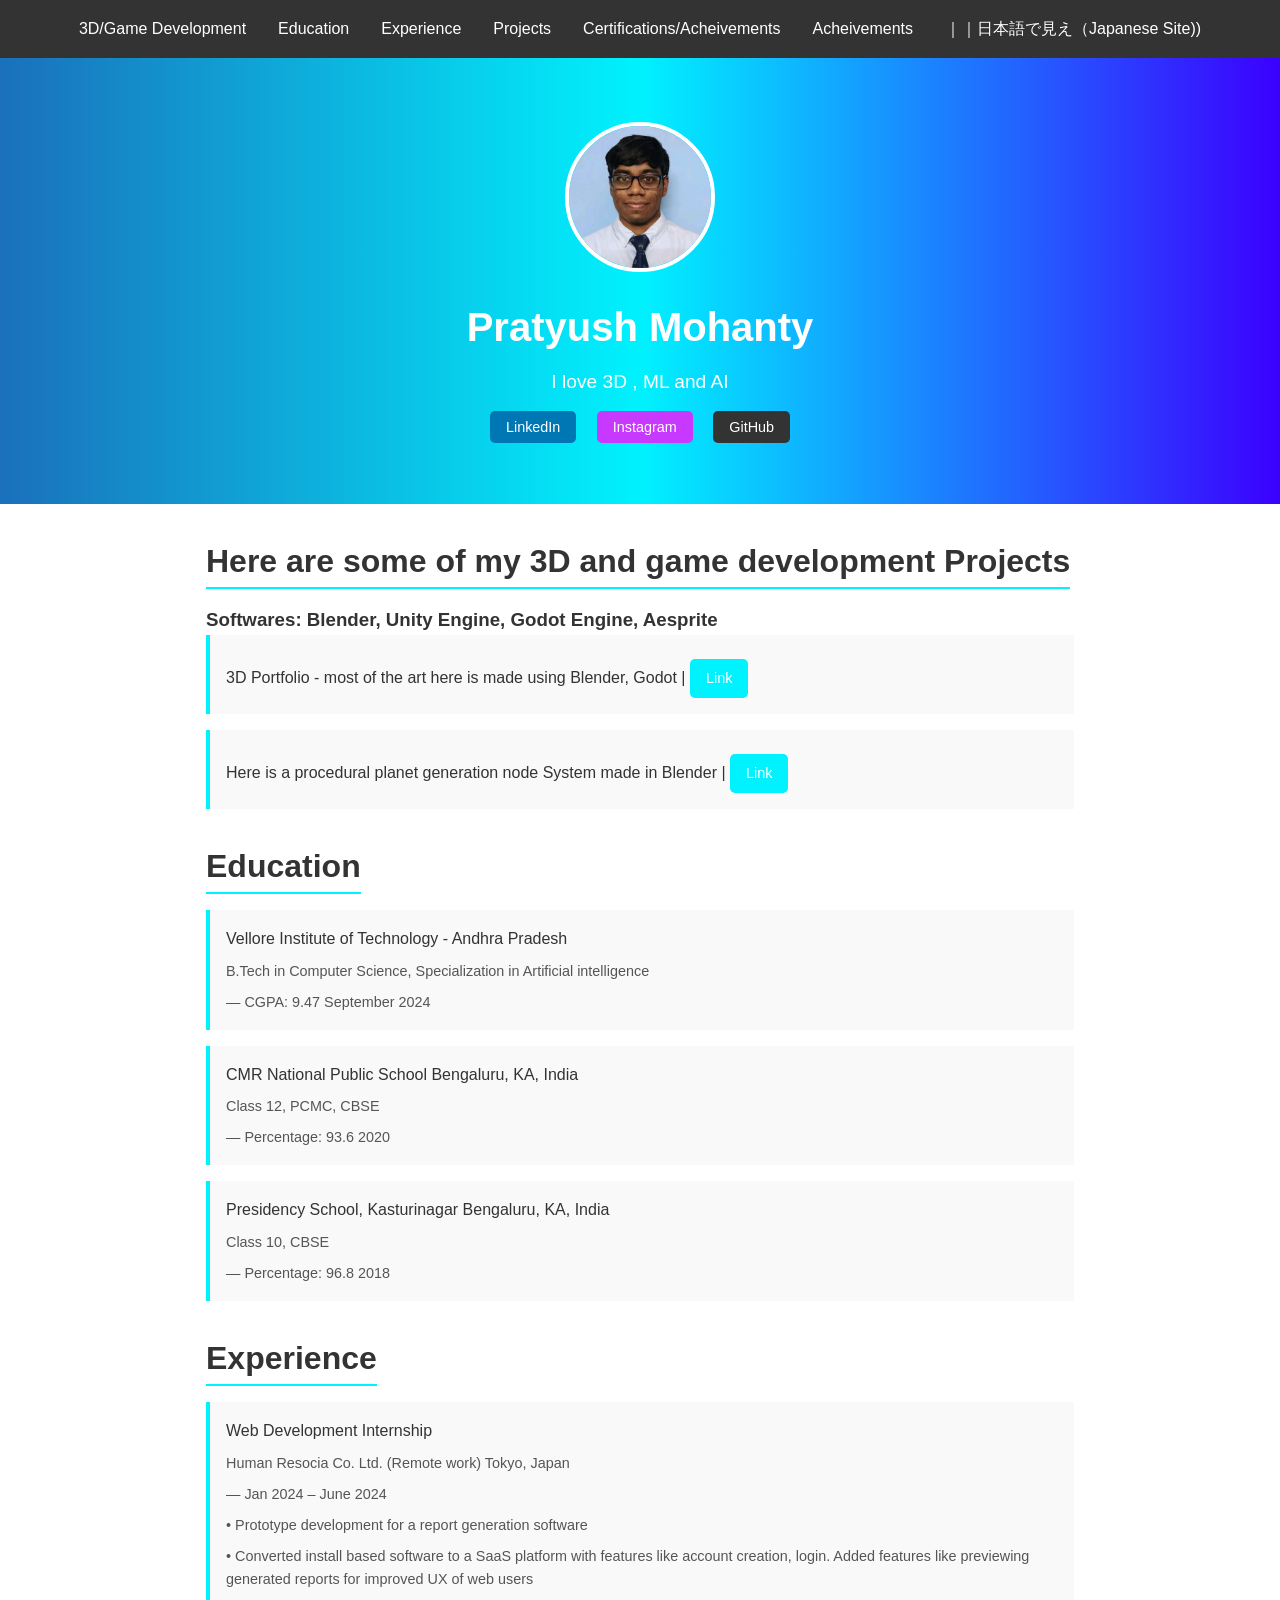
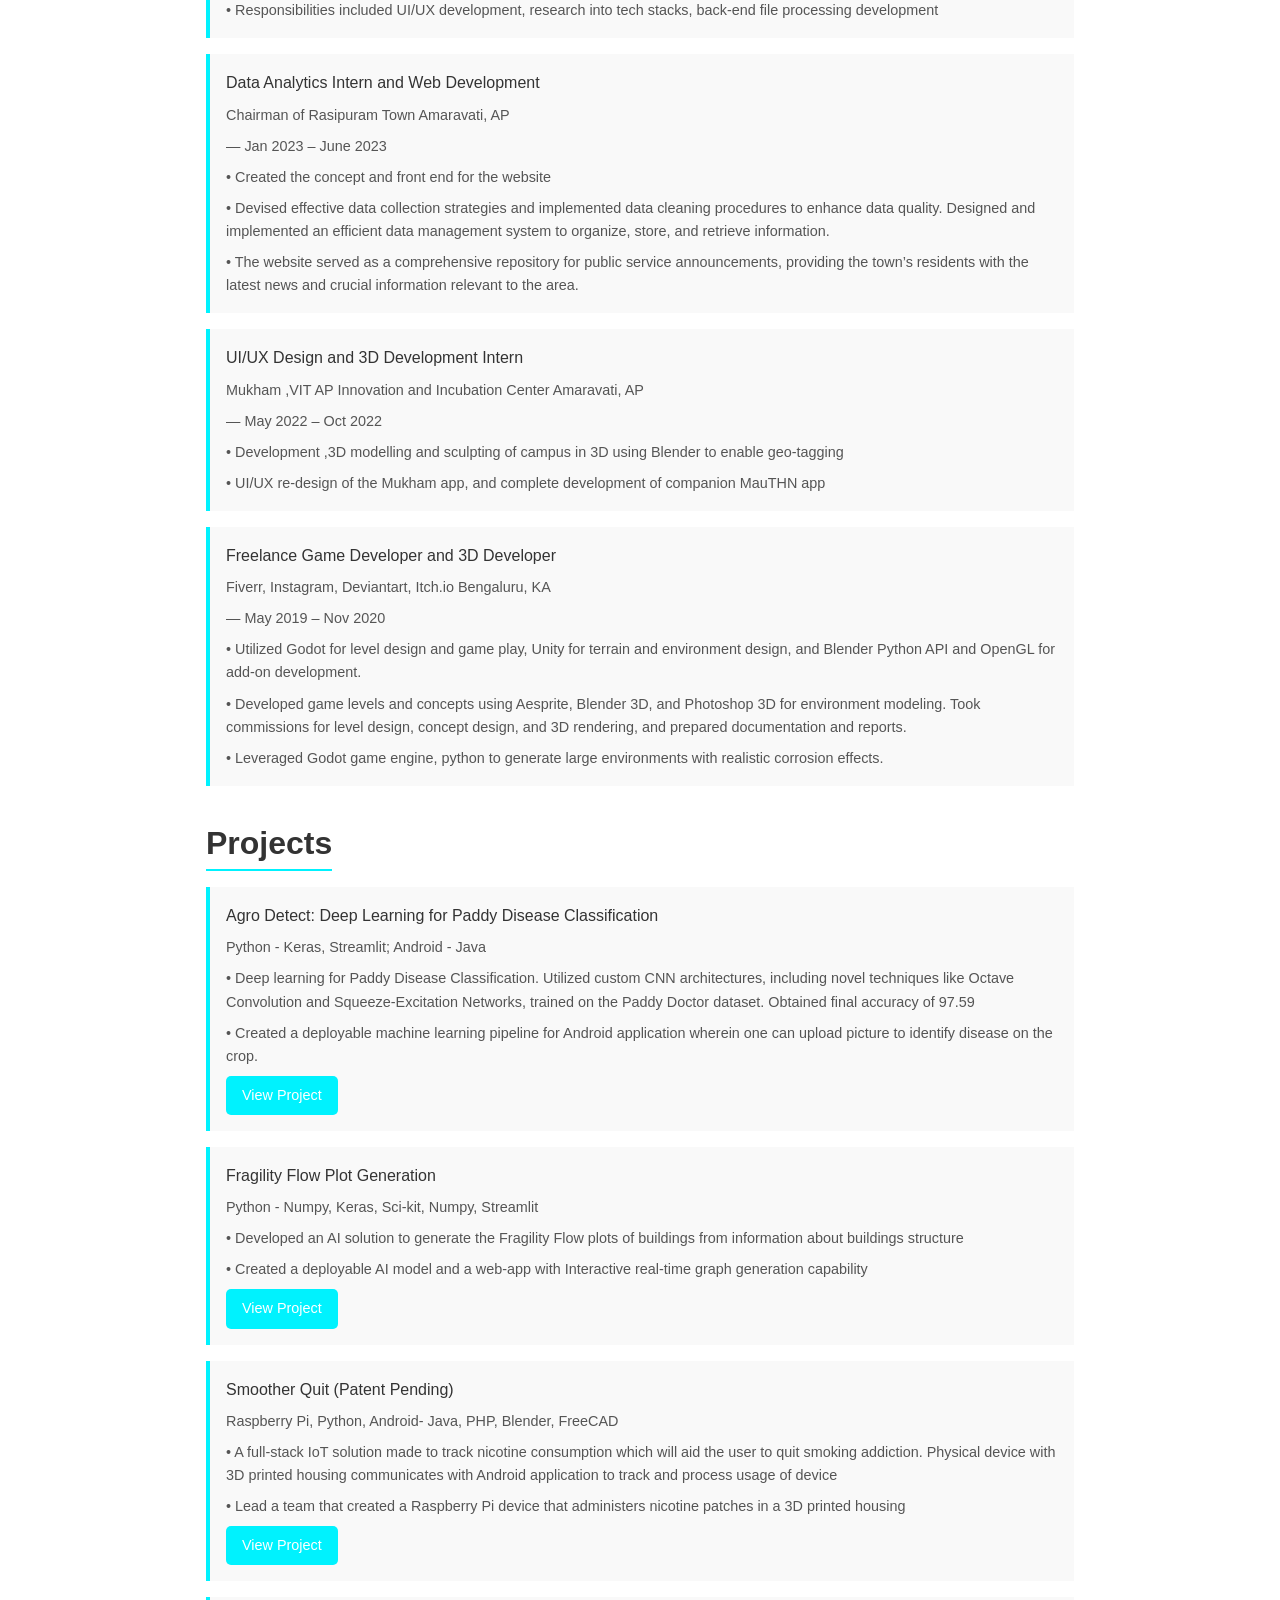
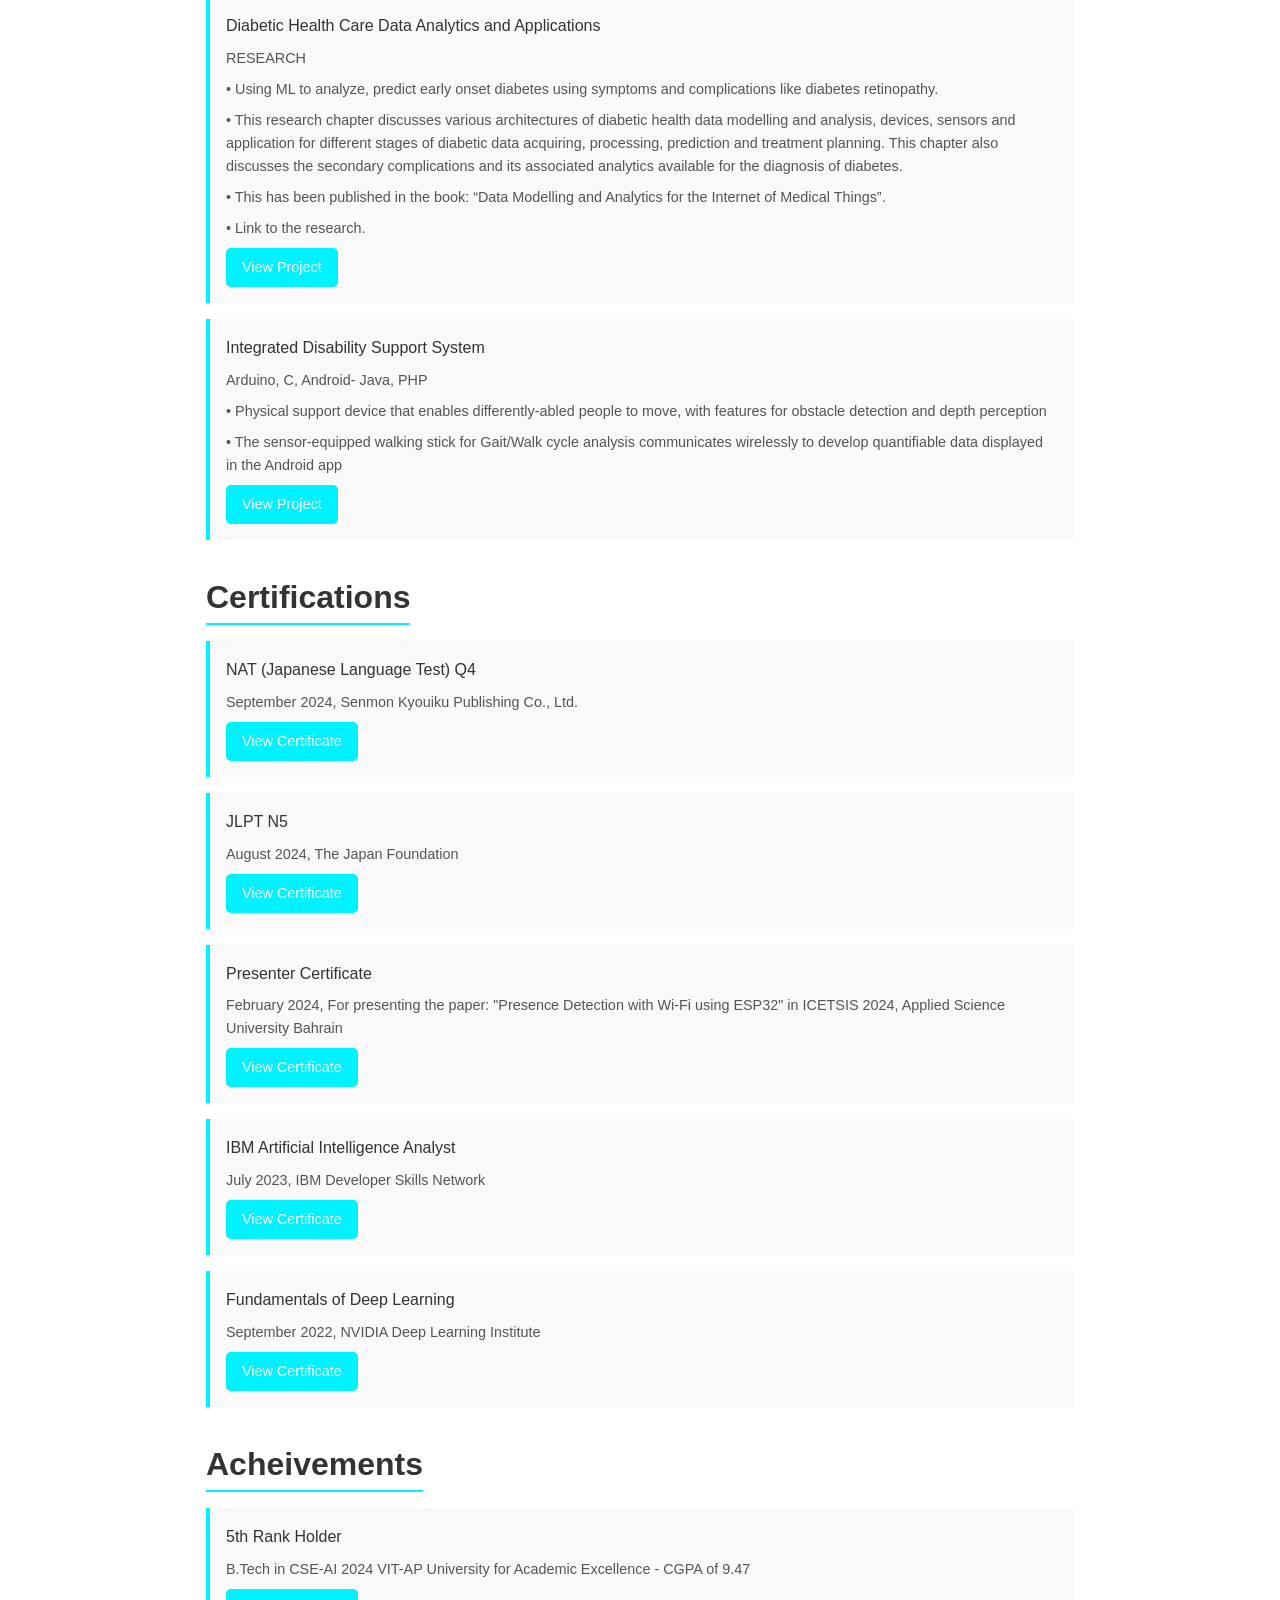
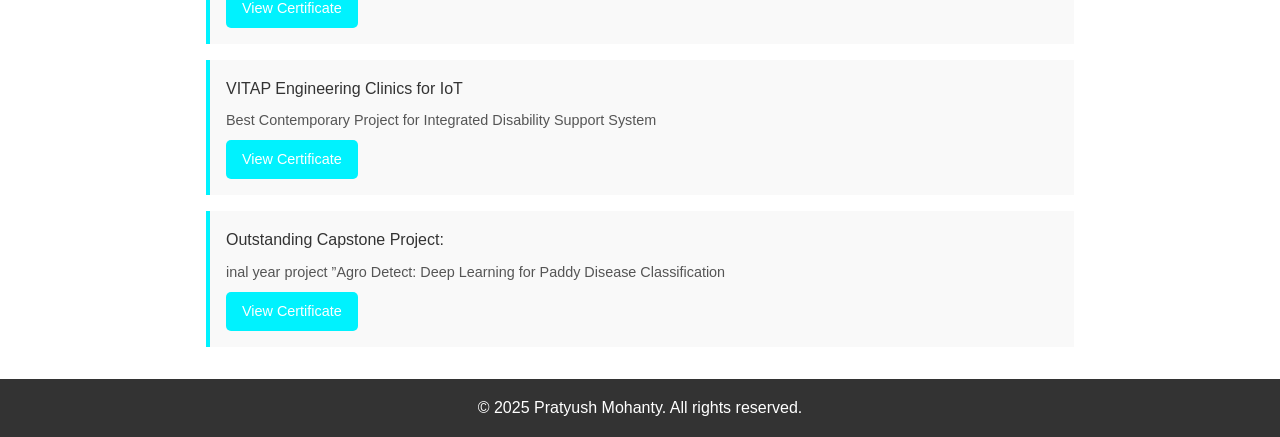
==== commit 8afb3a5f: "link to japanese html" ====
--- a/index.html
+++ b/index.html
@@ -179,6 +179,7 @@
         <a href="#projects">Projects</a>
         <a href="#certifications">Certifications/Acheivements</a>
         <a href="#acheivements">Acheivements</a>
+        <a href="profile_japanese.html">｜｜日本語で見え（Japanese Site))</a>
     </nav>
 
     <header>
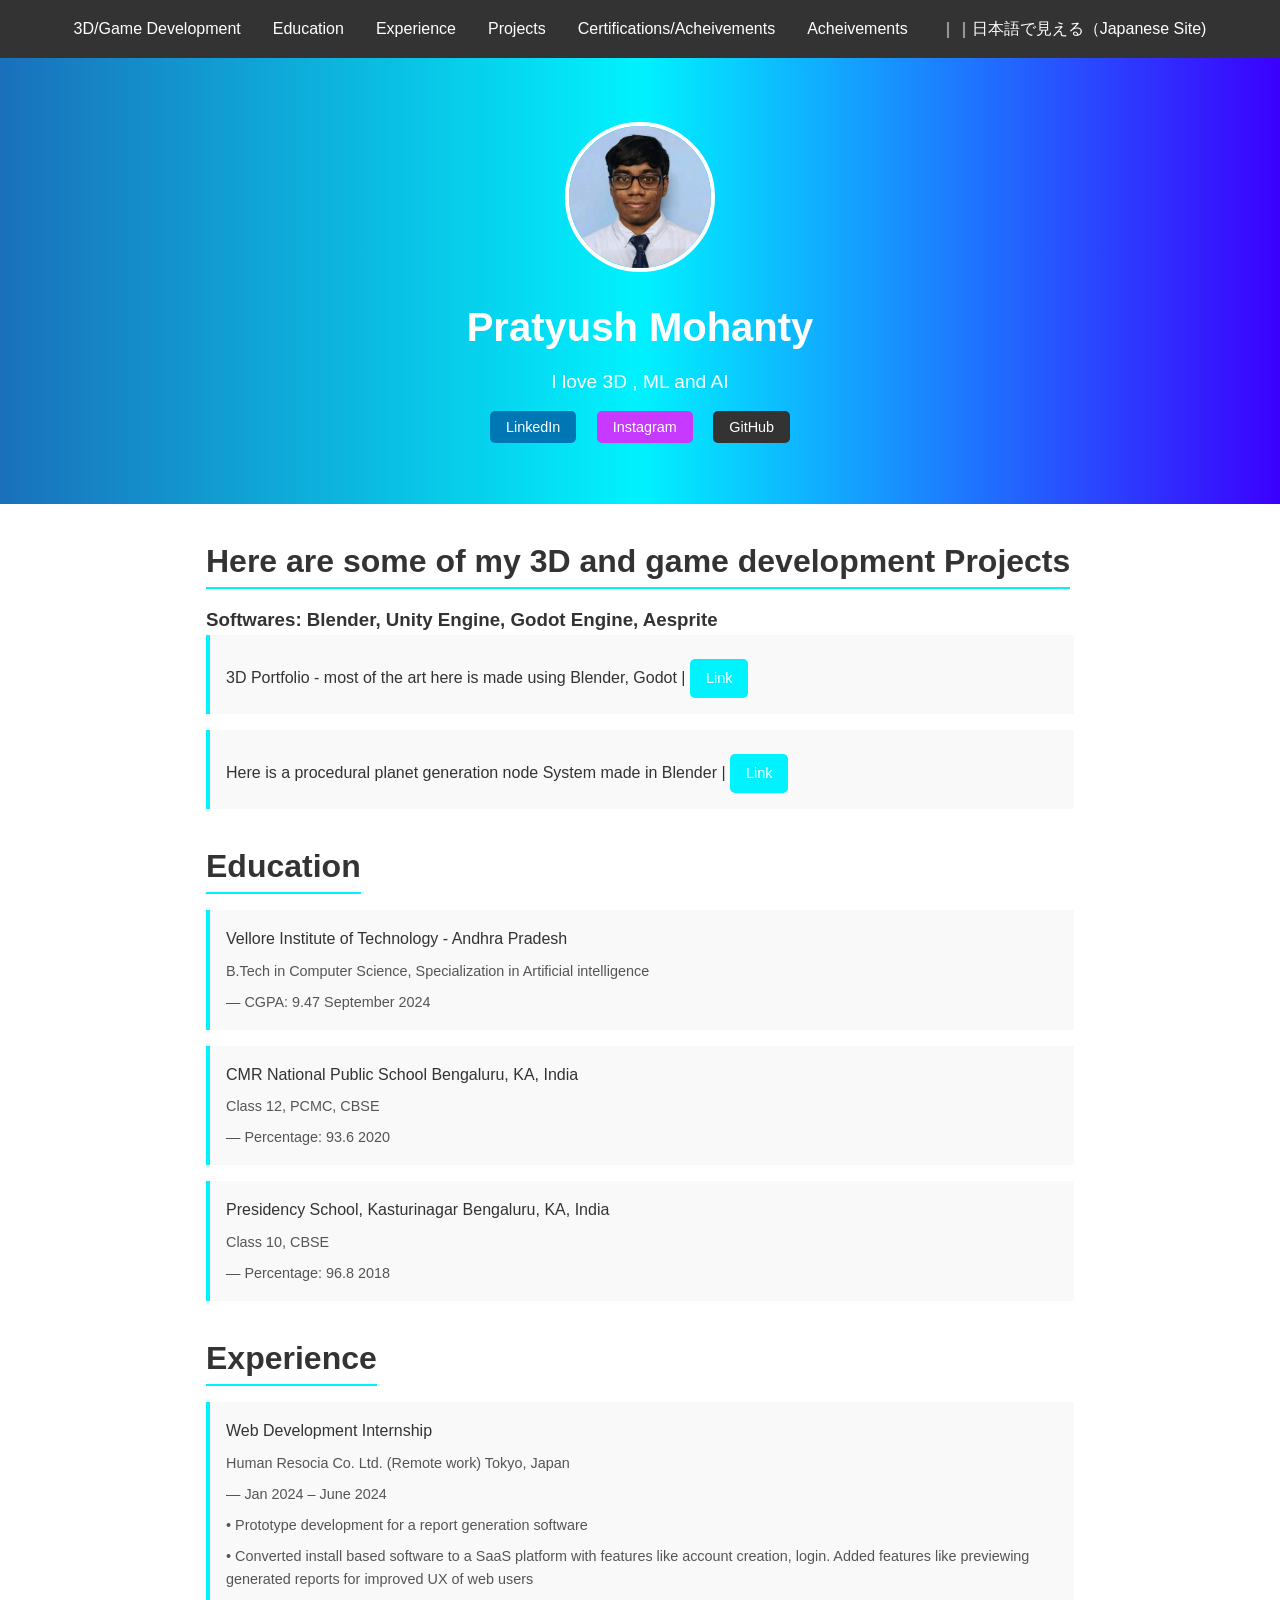
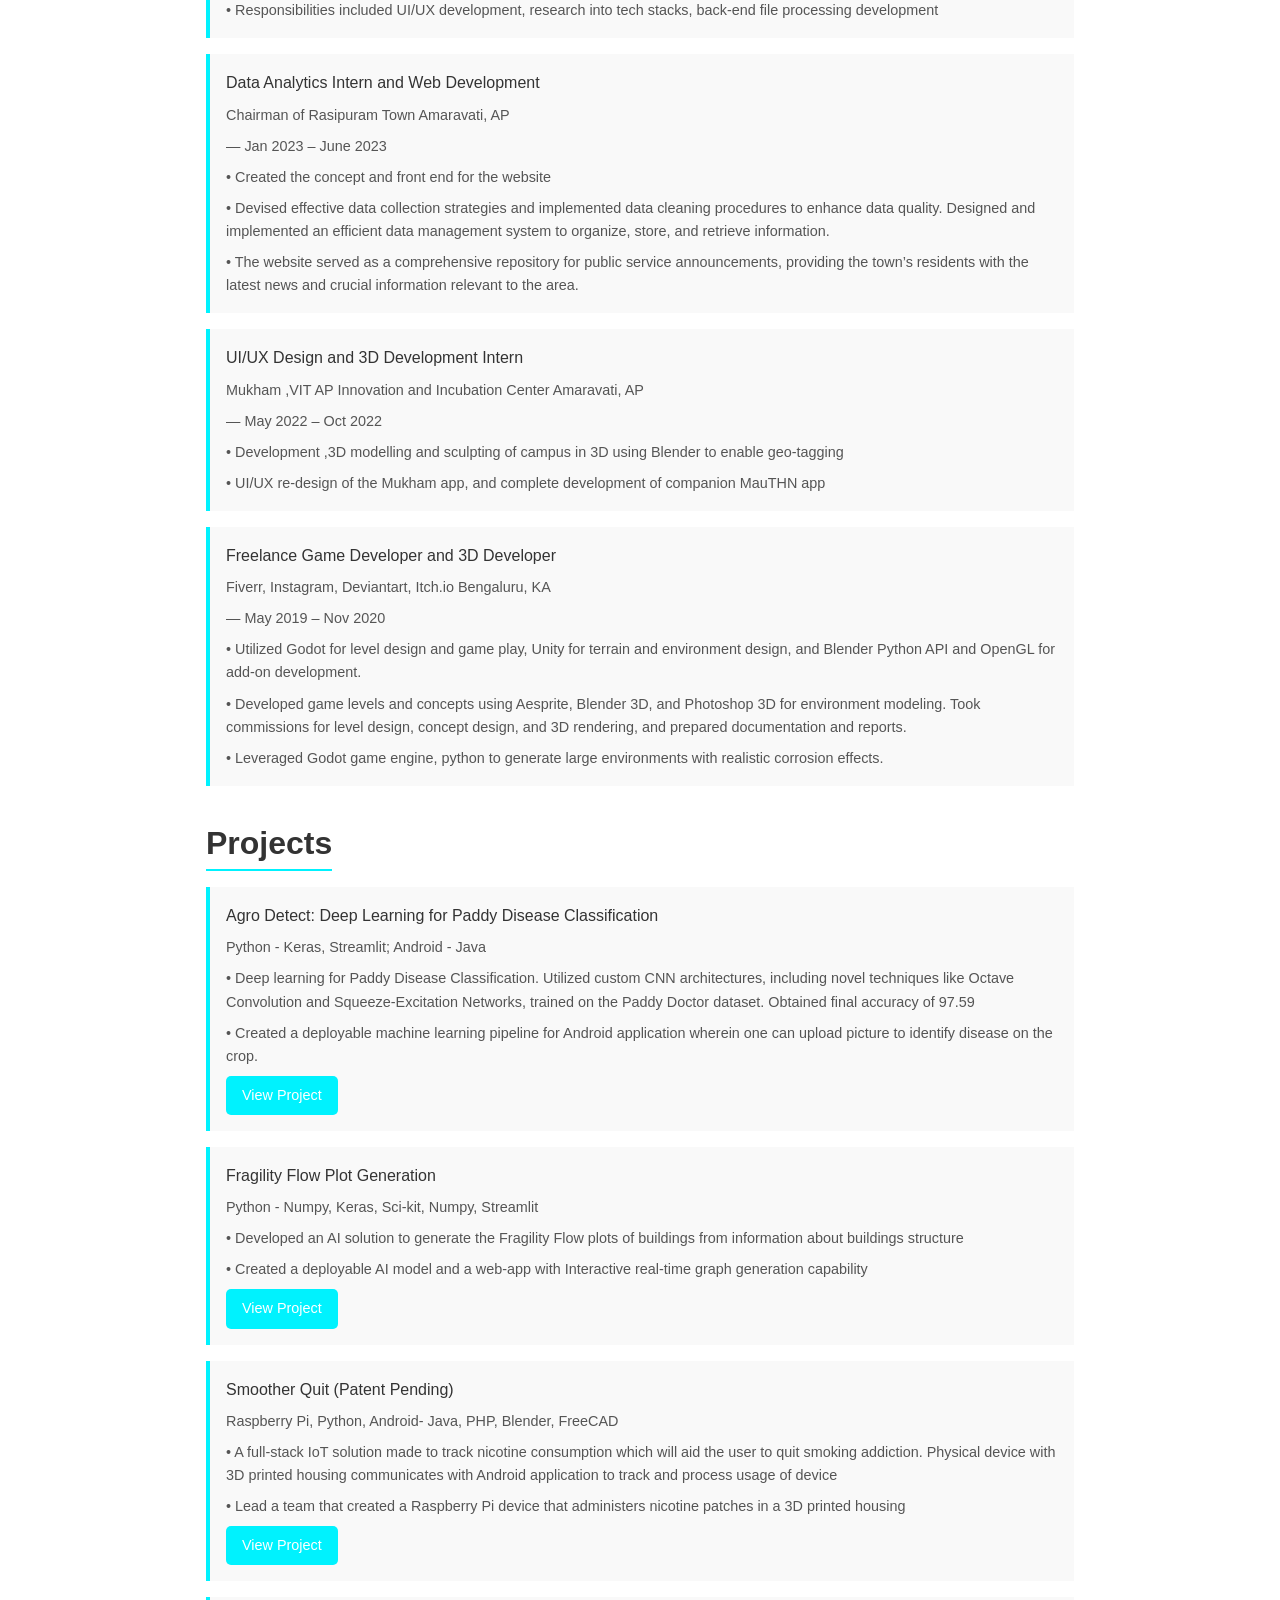
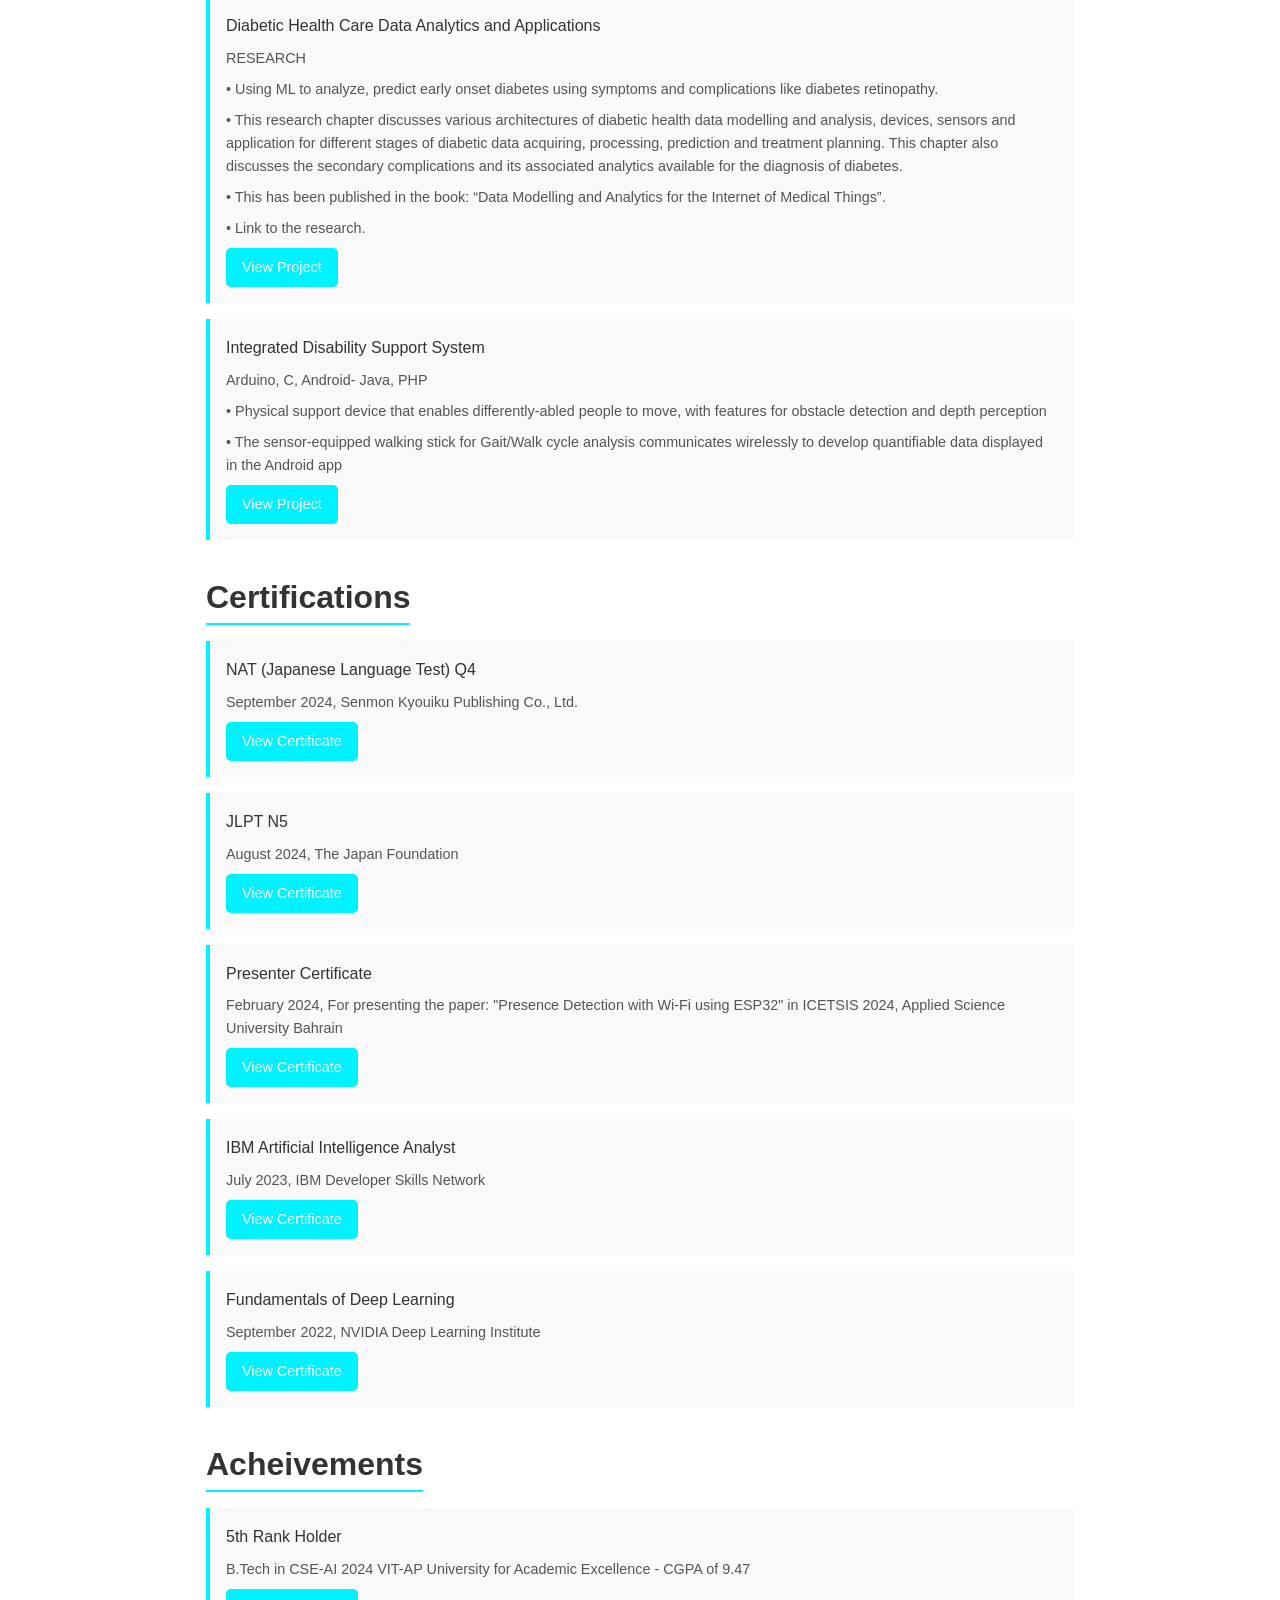
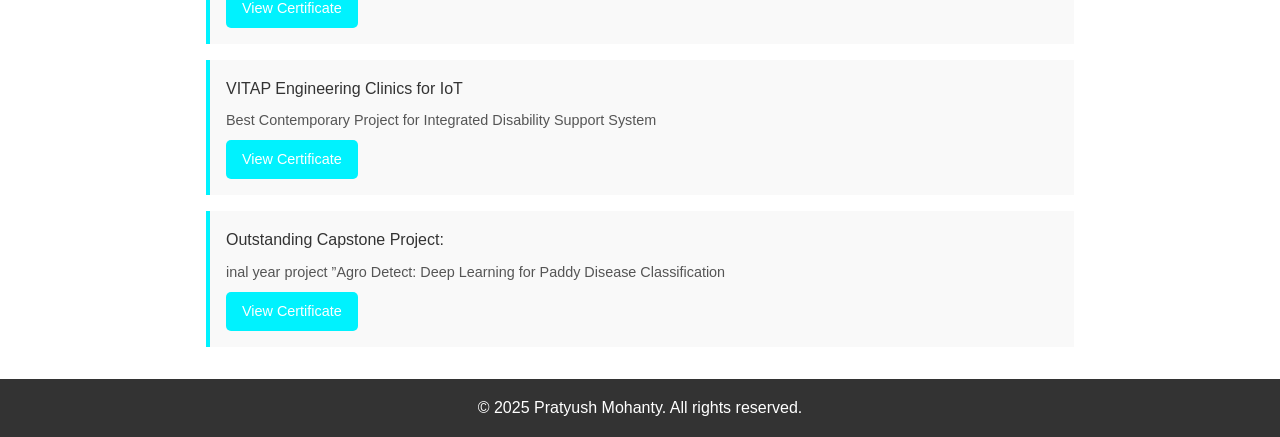
==== commit eaa6d058: "見えるSpelling correct" ====
--- a/index.html
+++ b/index.html
@@ -179,7 +179,7 @@
         <a href="#projects">Projects</a>
         <a href="#certifications">Certifications/Acheivements</a>
         <a href="#acheivements">Acheivements</a>
-        <a href="profile_japanese.html">｜｜日本語で見え（Japanese Site))</a>
+        <a href="profile_japanese.html">｜｜日本語で見える（Japanese Site)</a>
     </nav>
 
     <header>
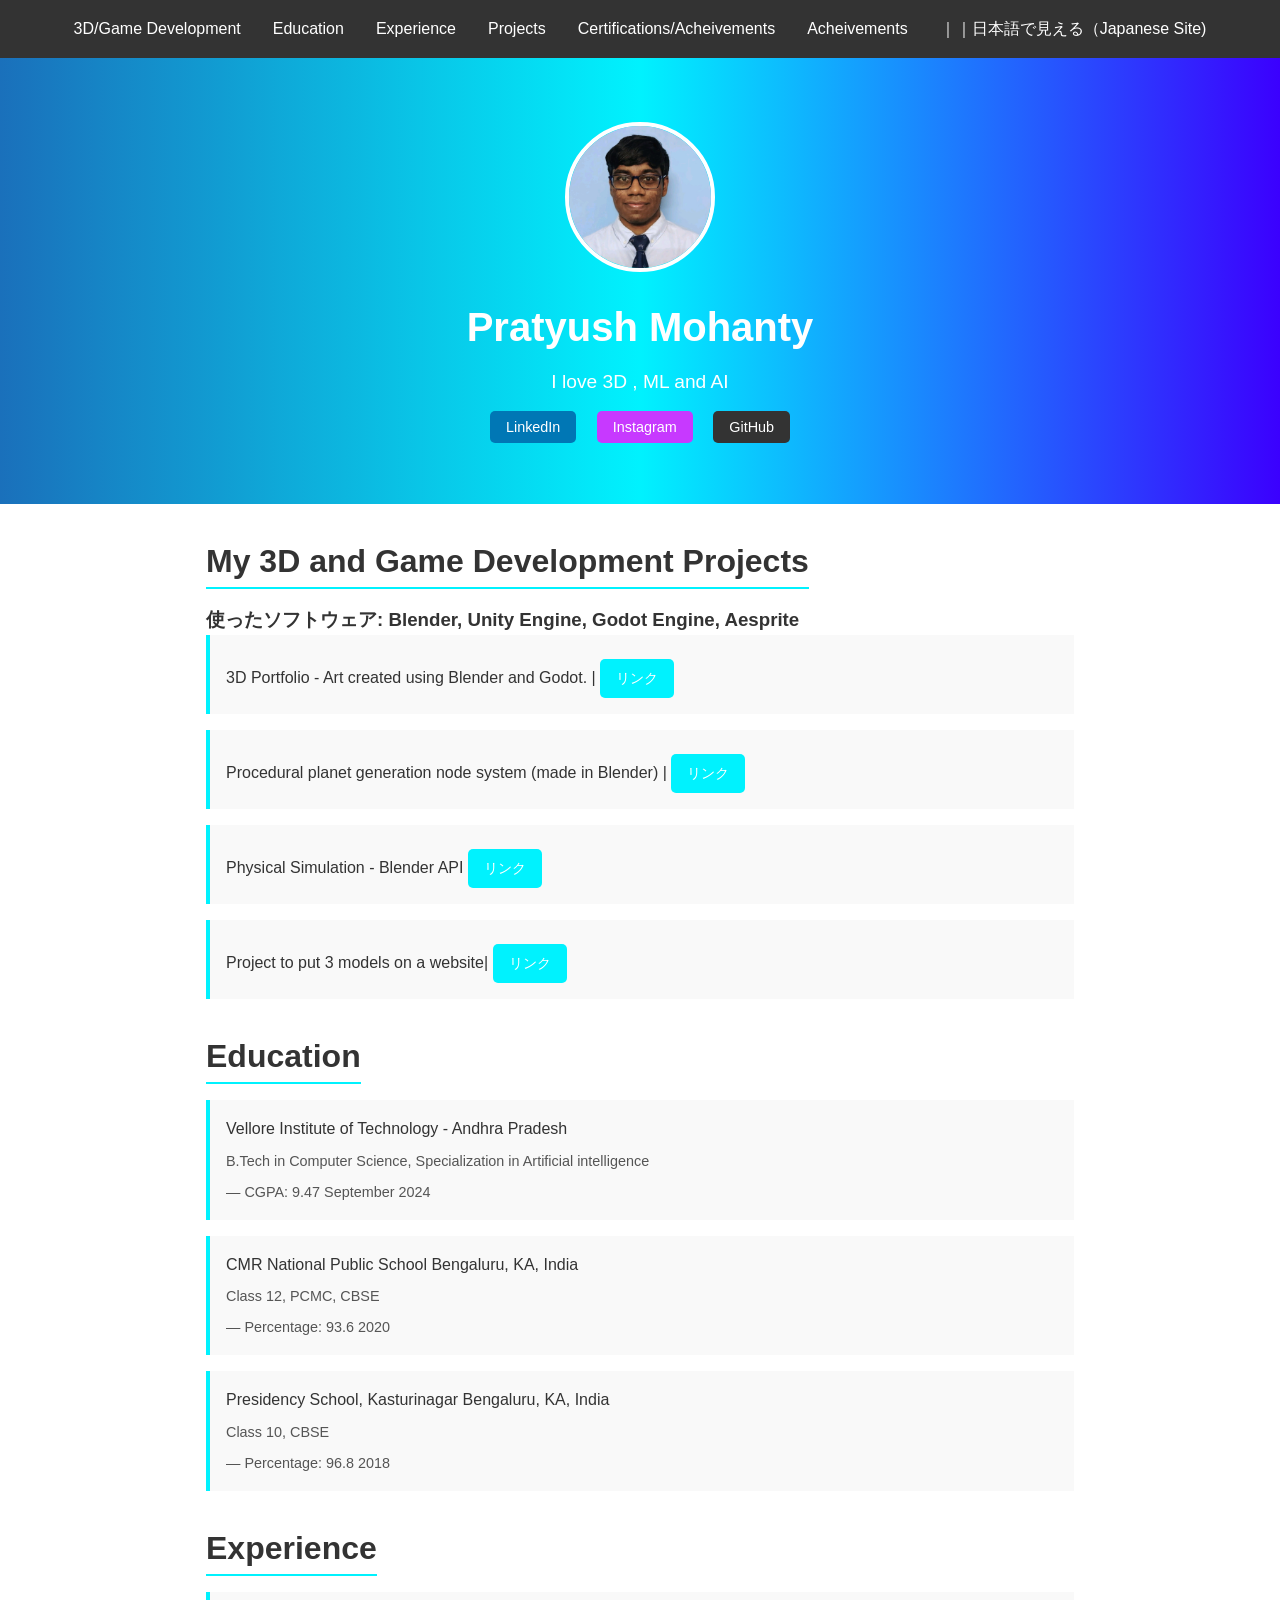
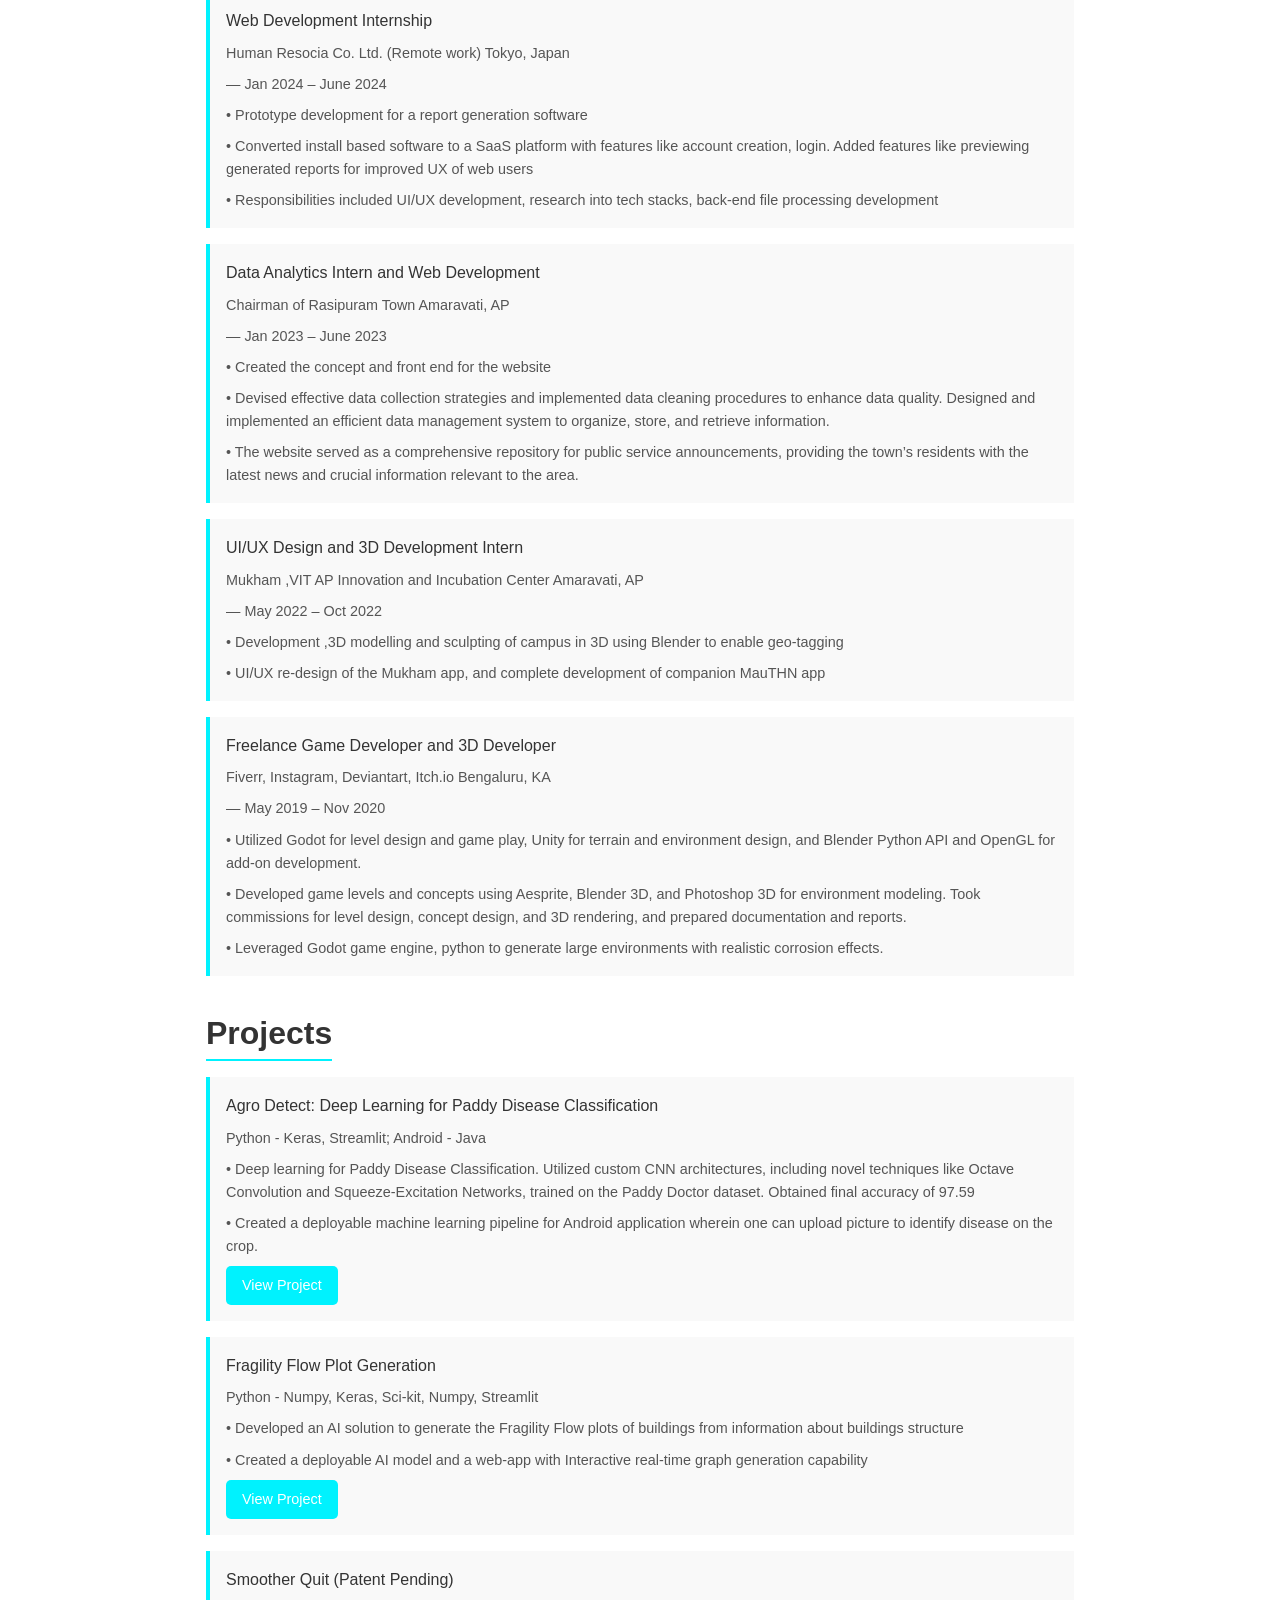
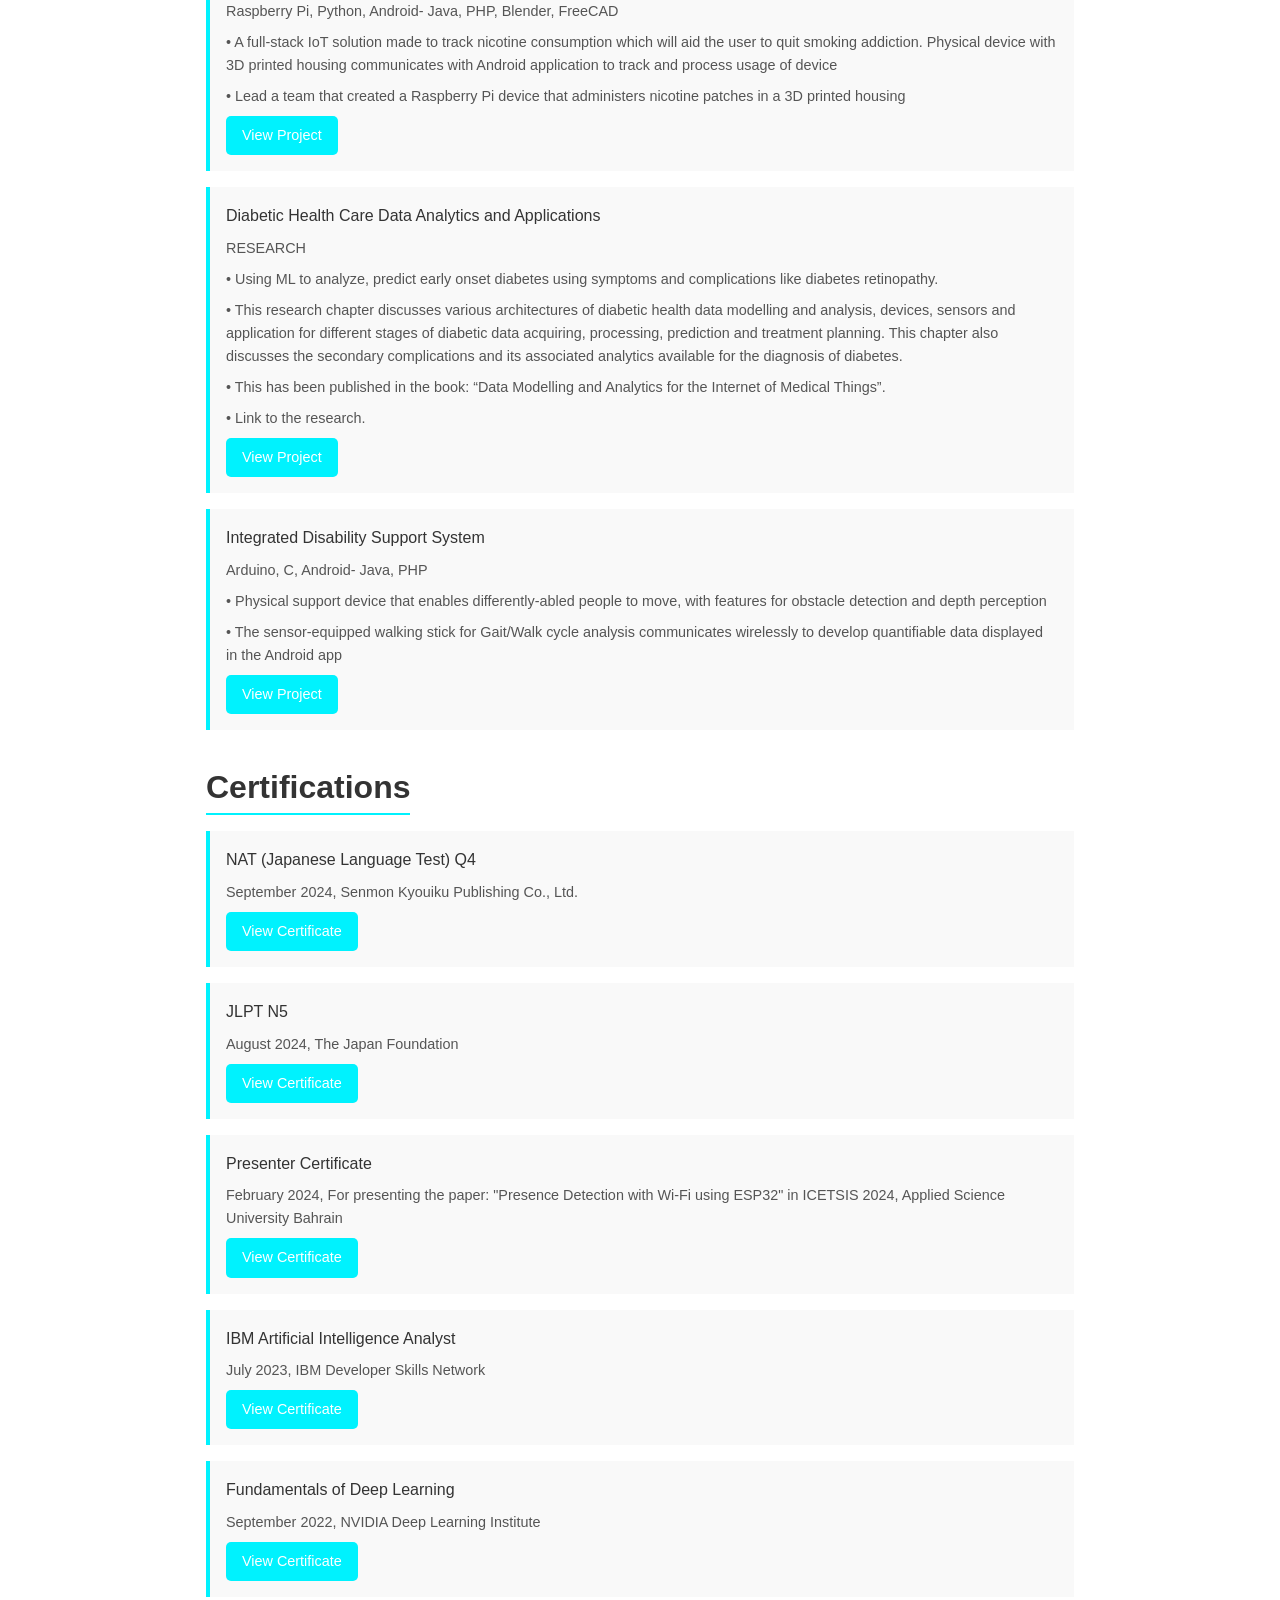
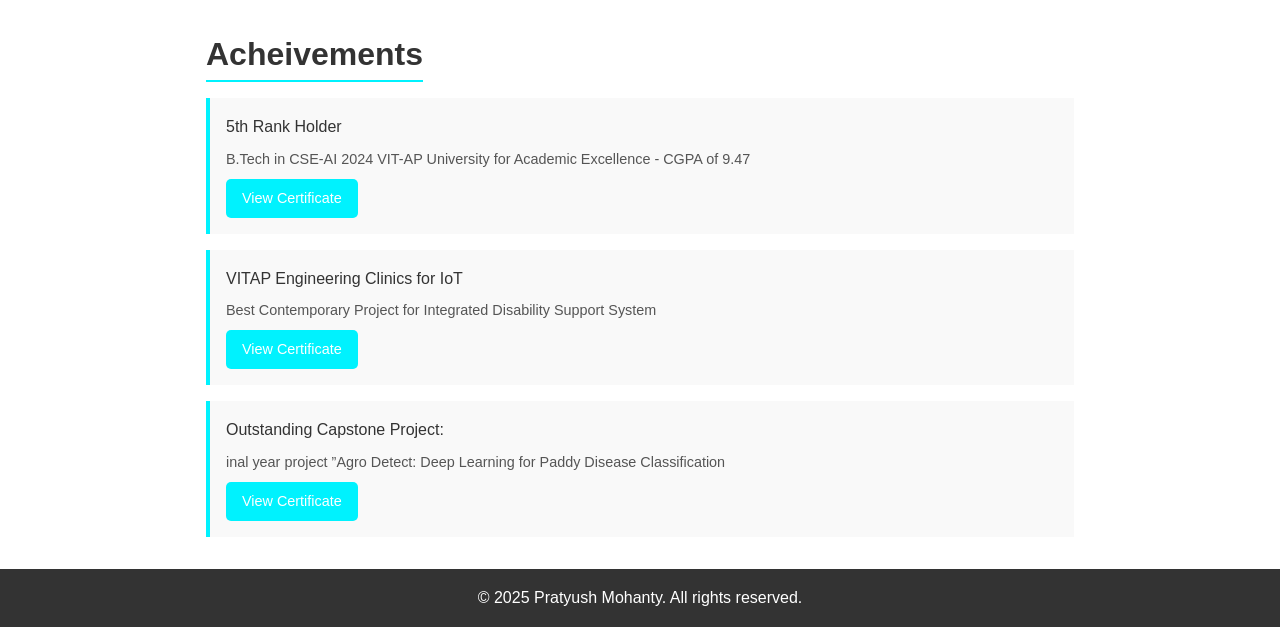
==== commit 04b8a5cf: "Updates to the 3D experience" ====
--- a/index.html
+++ b/index.html
@@ -194,14 +194,20 @@
     </header>
 
     <section id="3d-and-game-dev">
-        <h2>Here are some of my 3D and game development Projects</h2>
-        <h3>Softwares: Blender, Unity Engine, Godot Engine, Aesprite</h3>
-        <ul>
-            <li>3D Portfolio - most of the art here is made using Blender, Godot   |
-                <a href="https://www.instagram.com/kitsunefreya/" target="_blank"class="project-link">Link</a>
-            </li>
-            <li>Here is a procedural planet generation node System made in Blender   |
-                <a href="http://github.com/pratyush532/3D-and-Blender/tree/main/Planet%20Creation" target="_blank"class="project-link">Link</a>
+        <h2>My 3D and Game Development Projects</h2>
+        <h3>使ったソフトウェア: Blender, Unity Engine, Godot Engine, Aesprite</h3>
+        <ul>
+            <li>3D Portfolio - Art created using Blender and Godot. |
+                <a href="https://www.instagram.com/kitsunefreya/" target="_blank"class="project-link">リンク</a>
+            </li>
+            <li>Procedural planet generation node system (made in Blender) |
+                <a href="http://github.com/pratyush532/3D-and-Blender/tree/main/Planet%20Creation" target="_blank"class="project-link">リンク</a>
+            </li>
+            <li> Physical Simulation - Blender API
+                <a href="https://www.linkedin.com/posts/pratyush-mohanty-8161b9222_python-apitesting-blender3d-activity-7043952169170976768-cuwx?utm_source=social_share_send&utm_medium=member_desktop_web/" target="_blank"class="project-link">リンク</a>
+            </li>
+            <li> Project to put 3 models on a website|
+                <a href="https://64b0c57266aafd0008d6ff0e--preeminent-rolypoly-6833f5.netlify.app/" target="_blank"class="project-link">リンク</a>
             </li>
         </ul>
     </section>
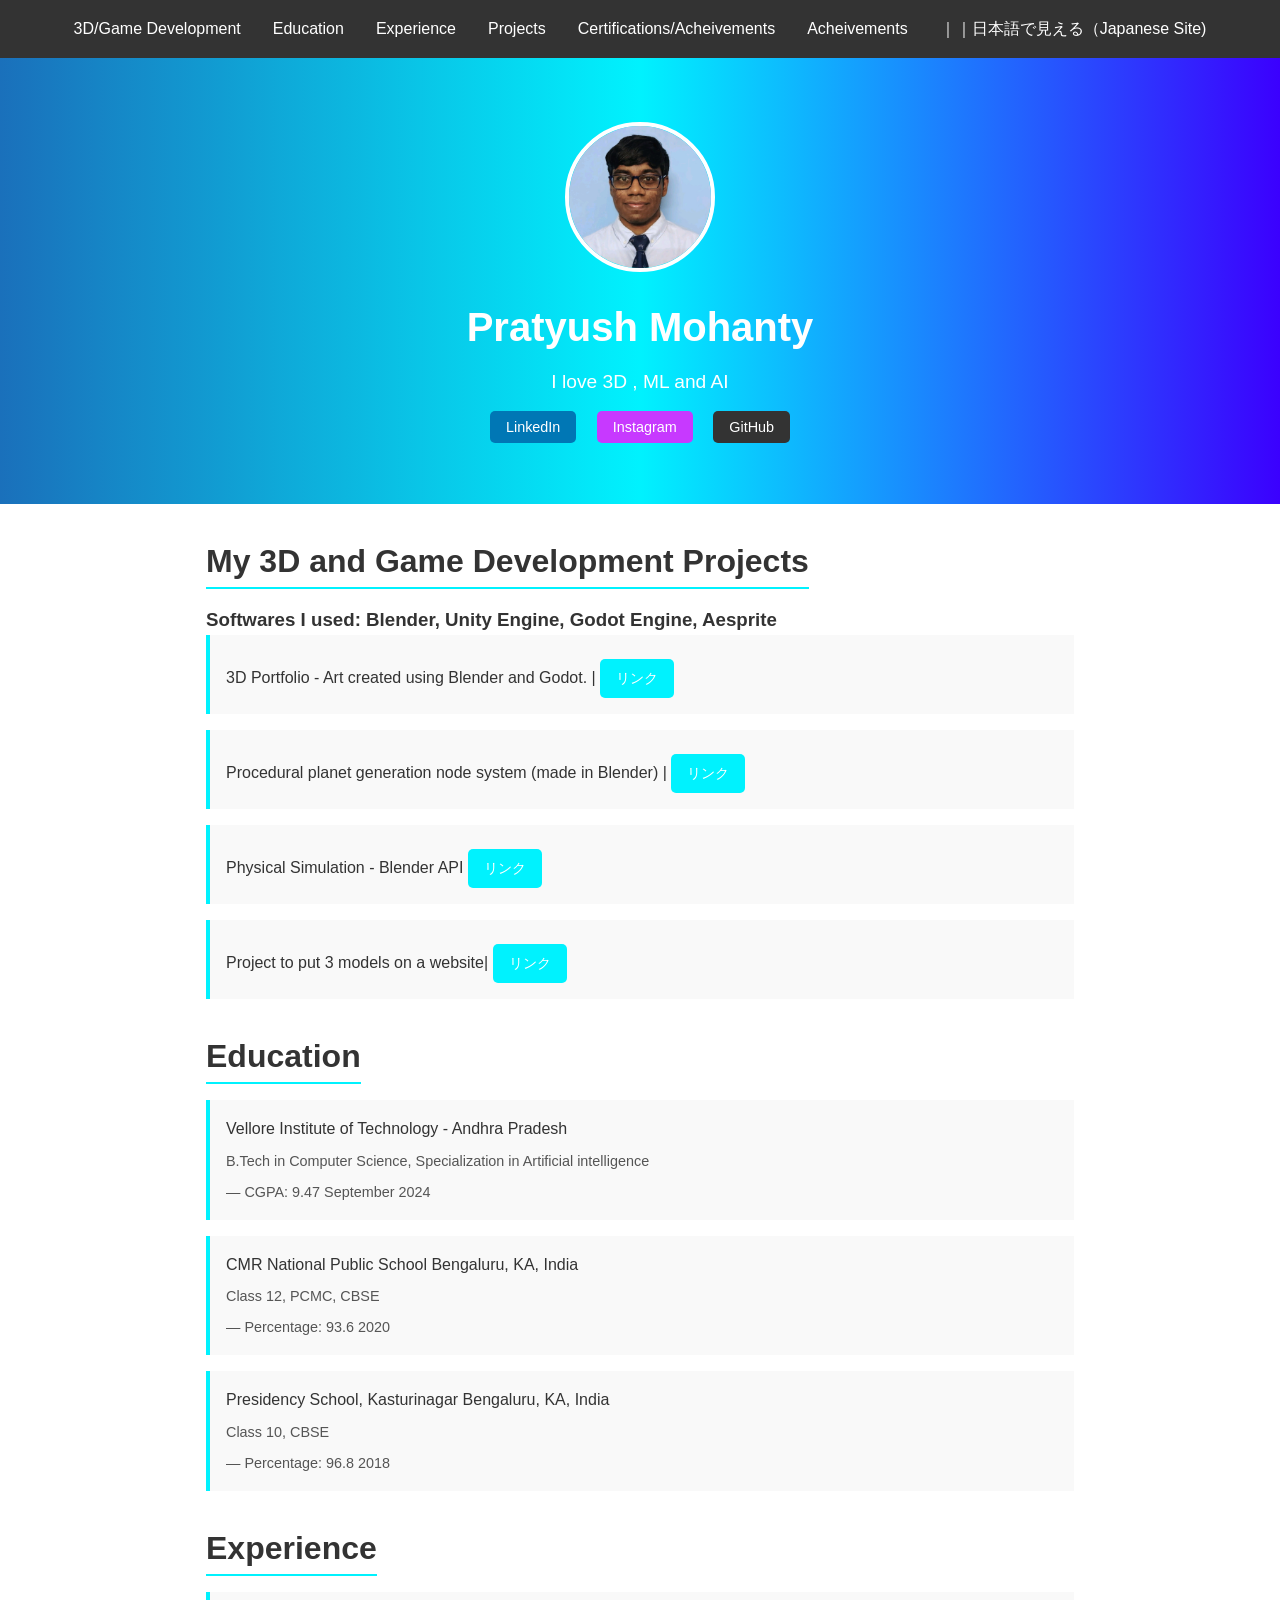
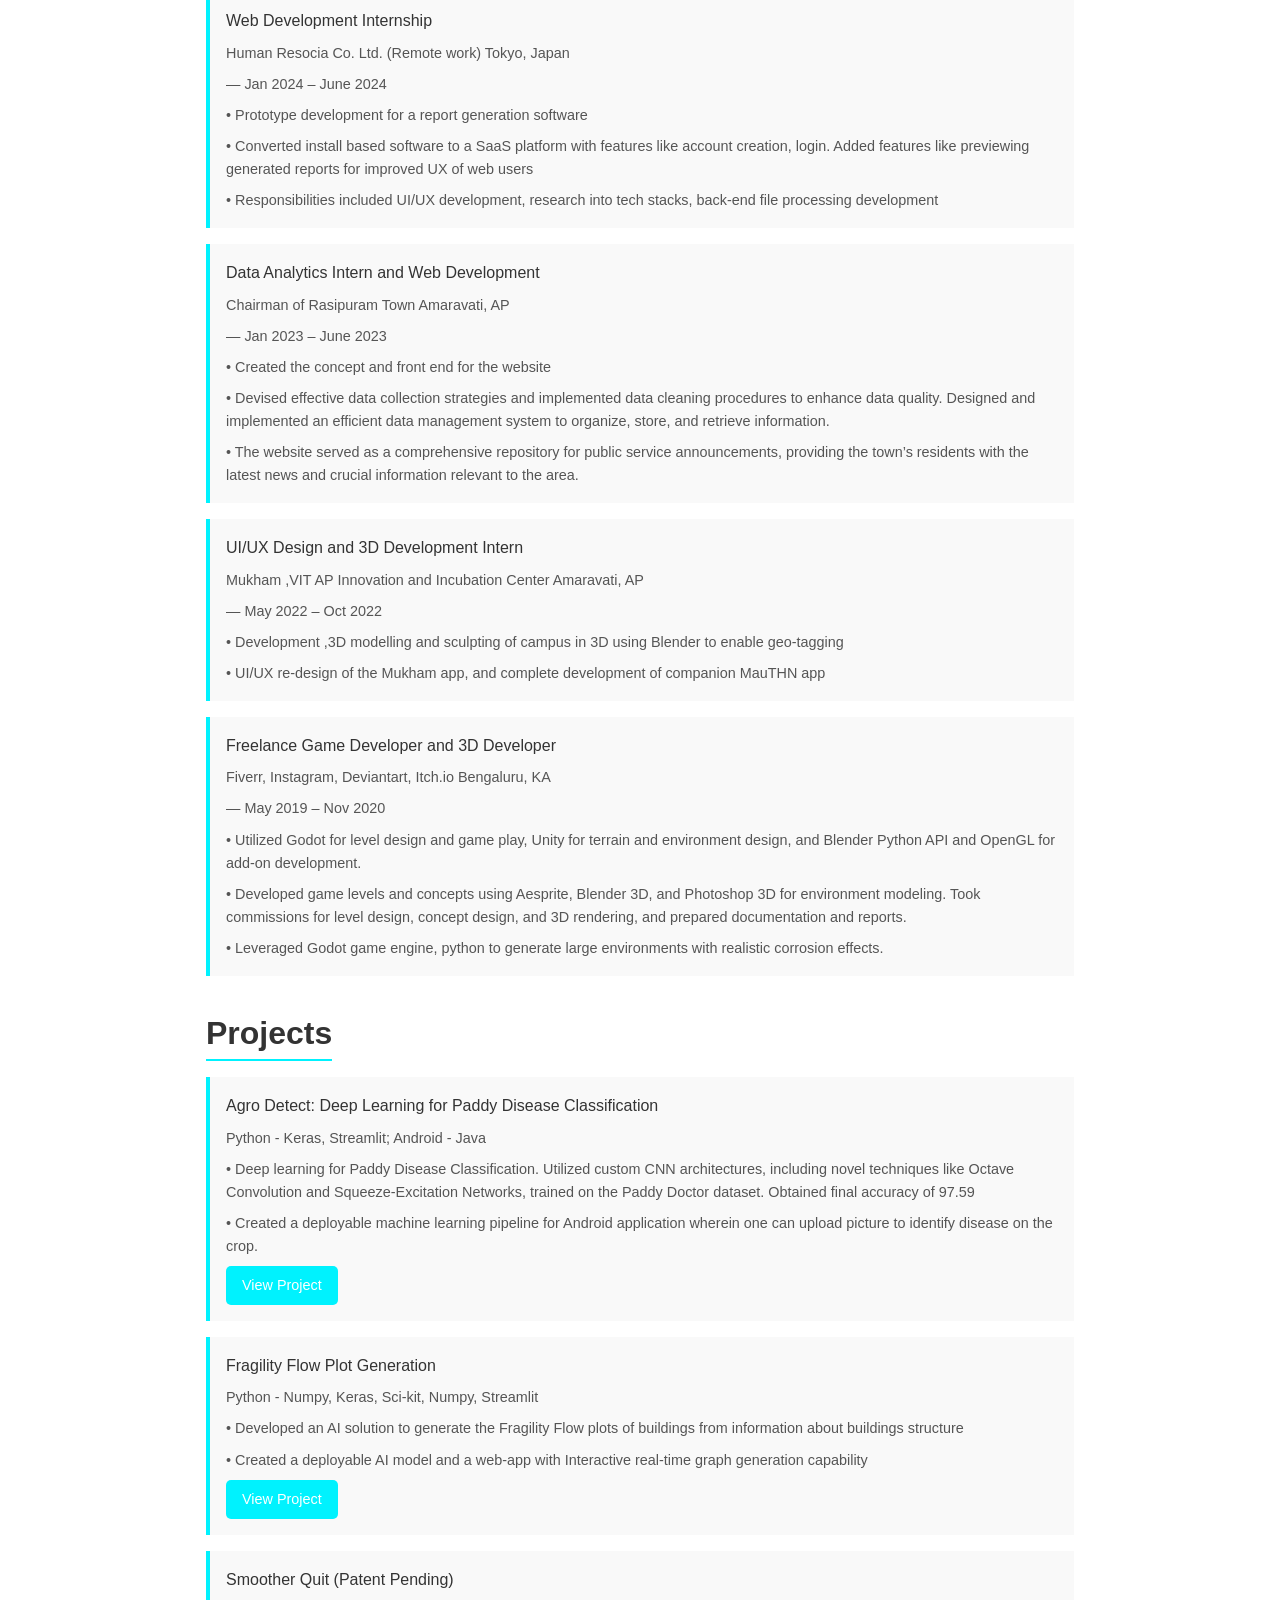
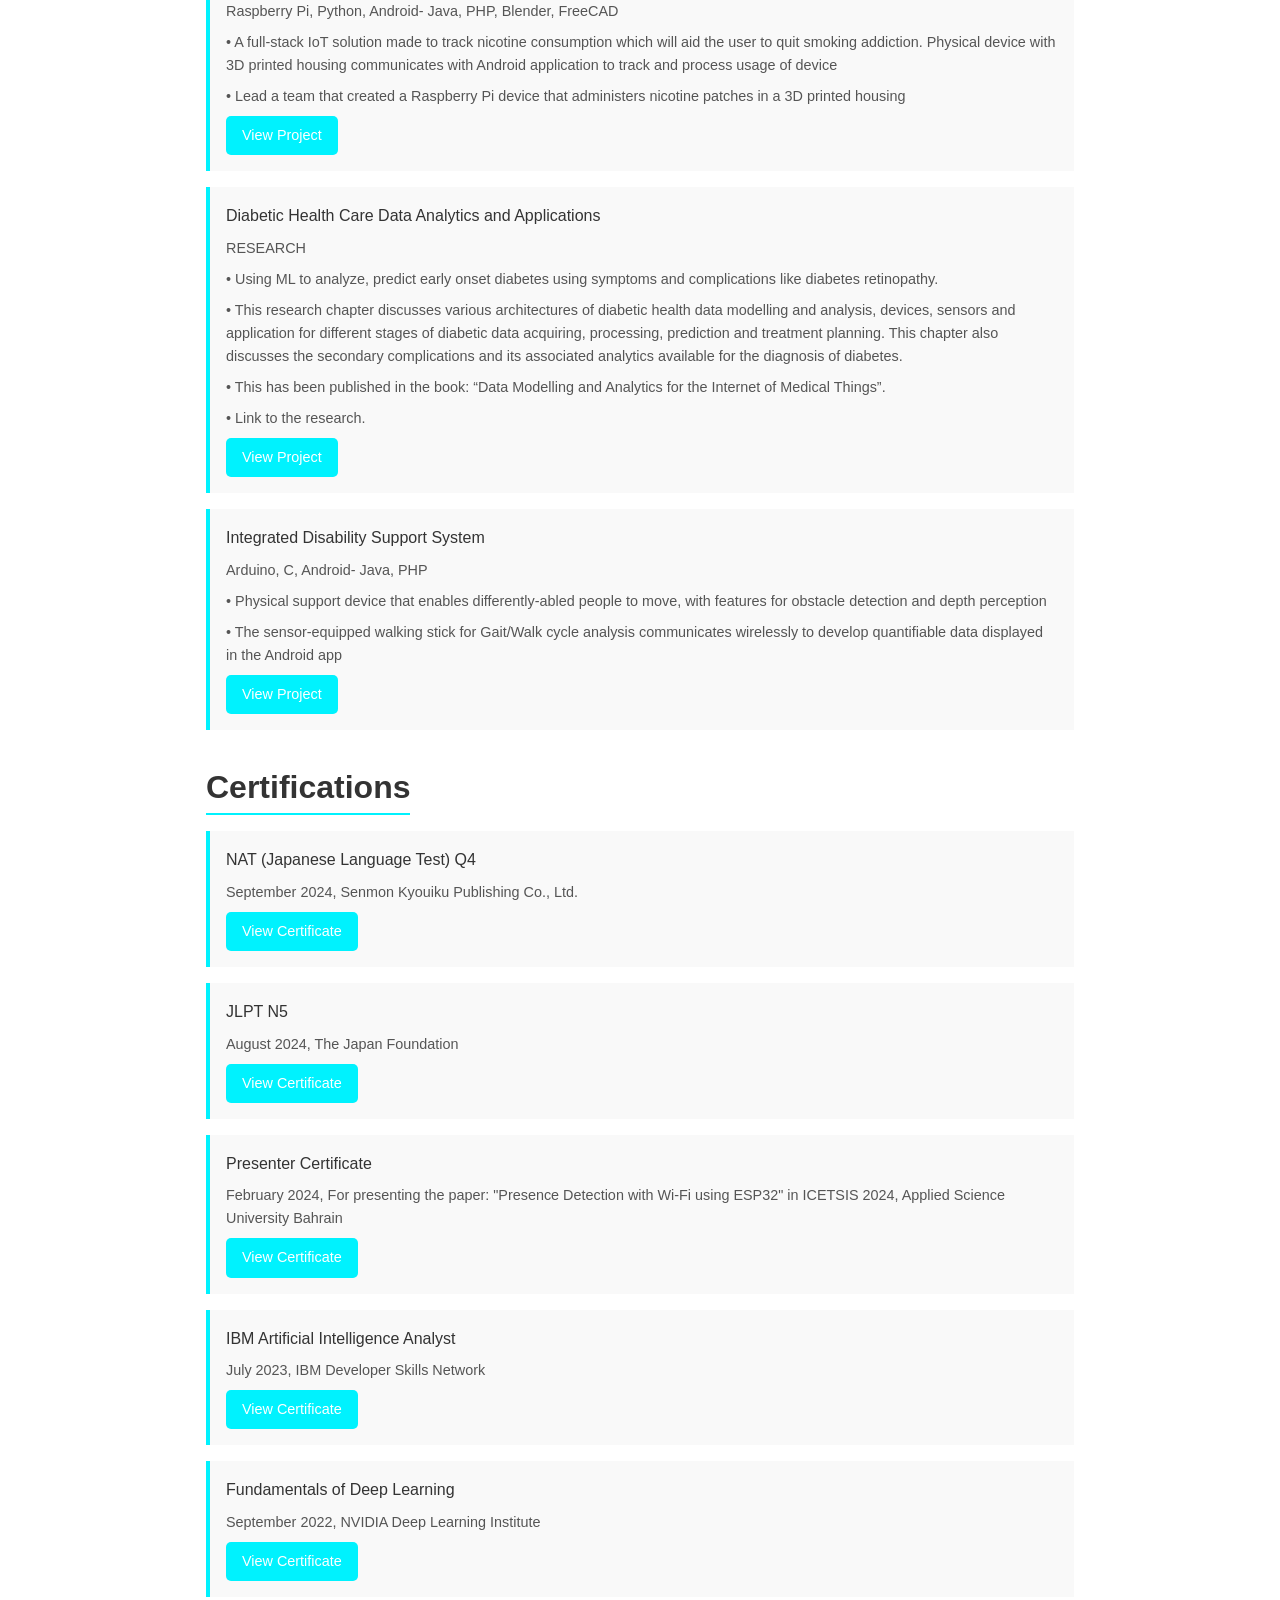
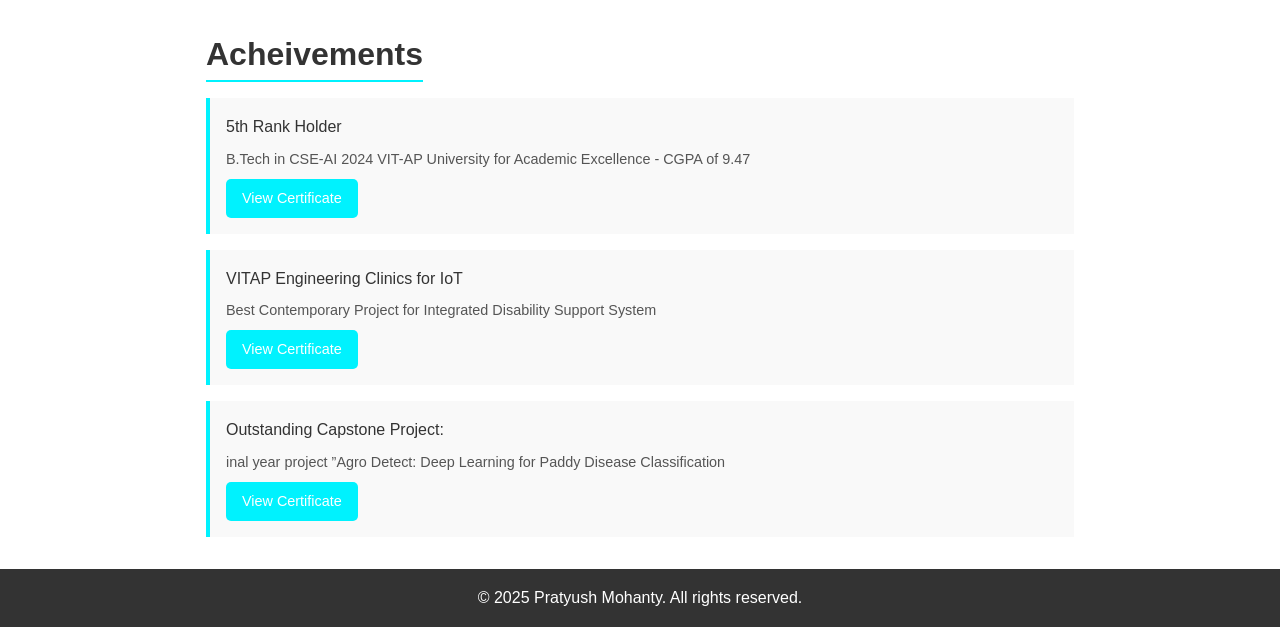
==== commit e434f69e: "minor change in subtitle of s/ws used" ====
--- a/index.html
+++ b/index.html
@@ -195,7 +195,7 @@
 
     <section id="3d-and-game-dev">
         <h2>My 3D and Game Development Projects</h2>
-        <h3>使ったソフトウェア: Blender, Unity Engine, Godot Engine, Aesprite</h3>
+        <h3>Softwares I used: Blender, Unity Engine, Godot Engine, Aesprite</h3>
         <ul>
             <li>3D Portfolio - Art created using Blender and Godot. |
                 <a href="https://www.instagram.com/kitsunefreya/" target="_blank"class="project-link">リンク</a>
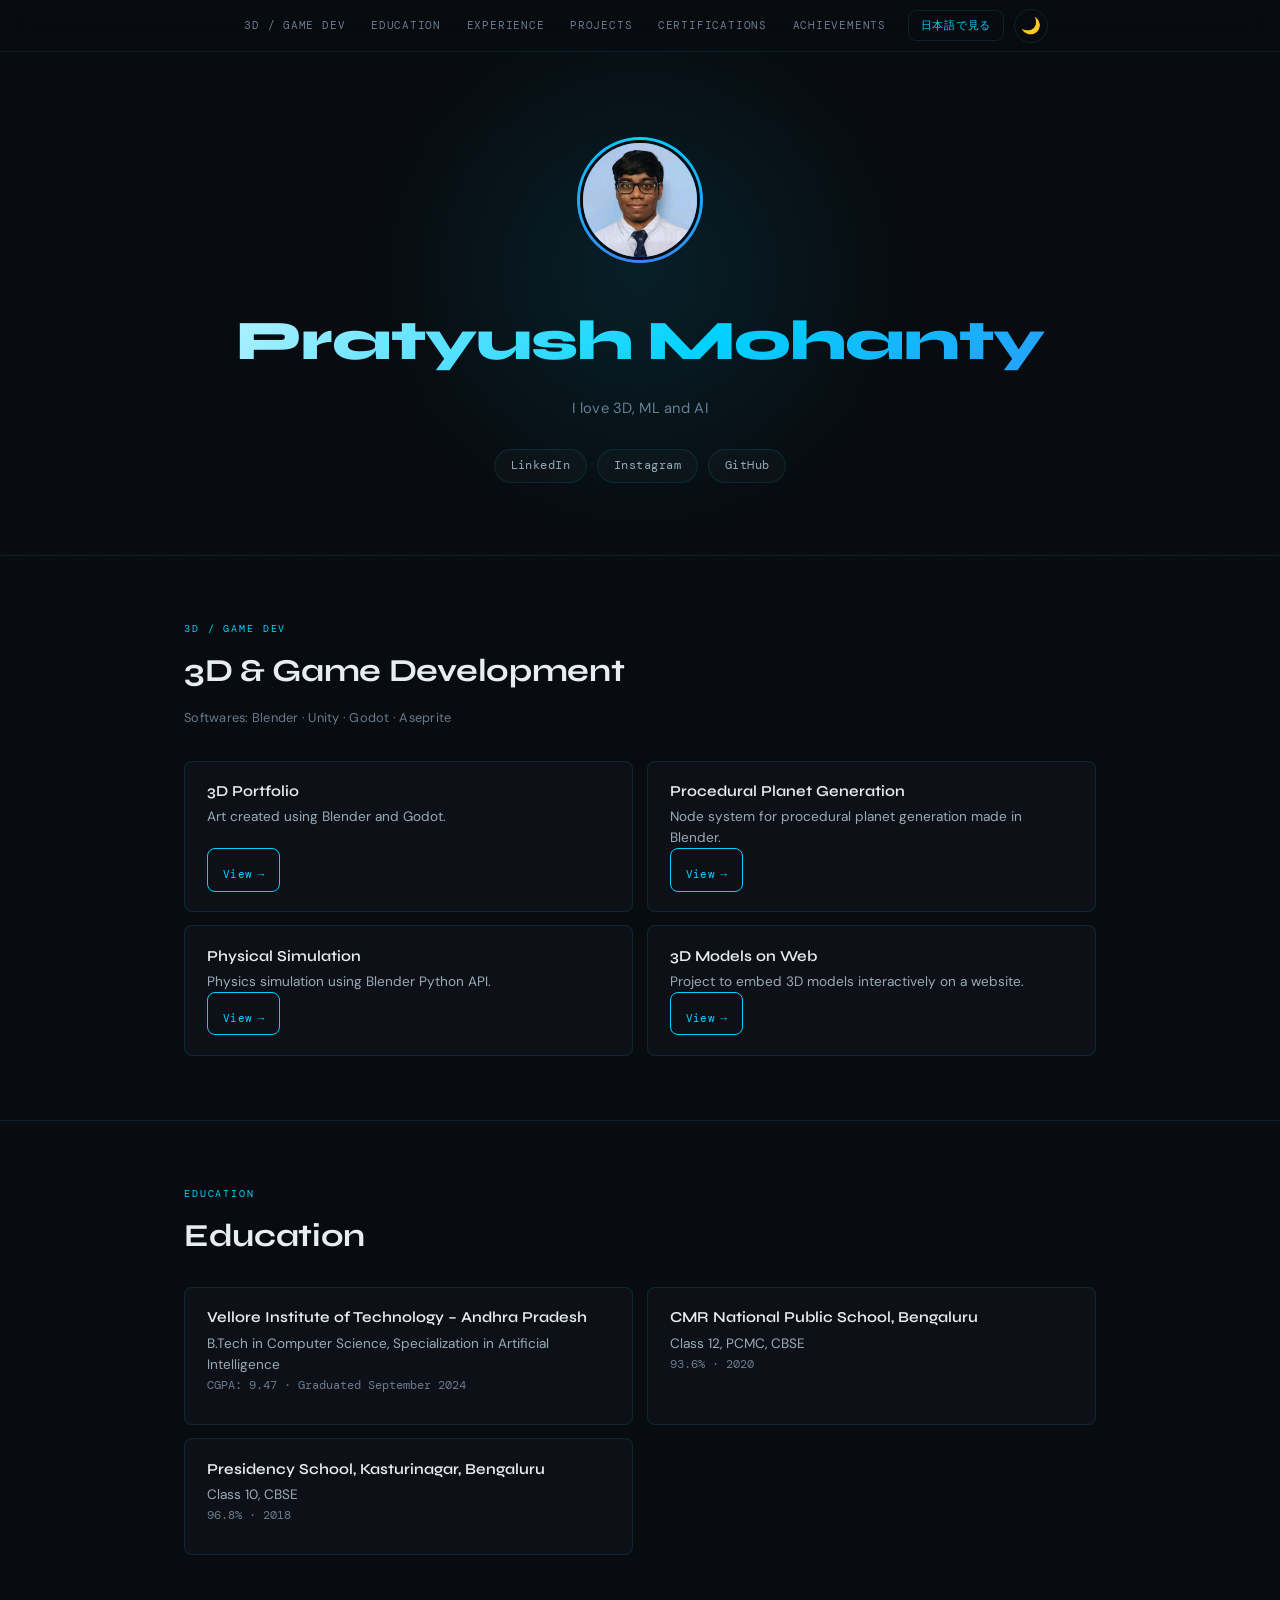
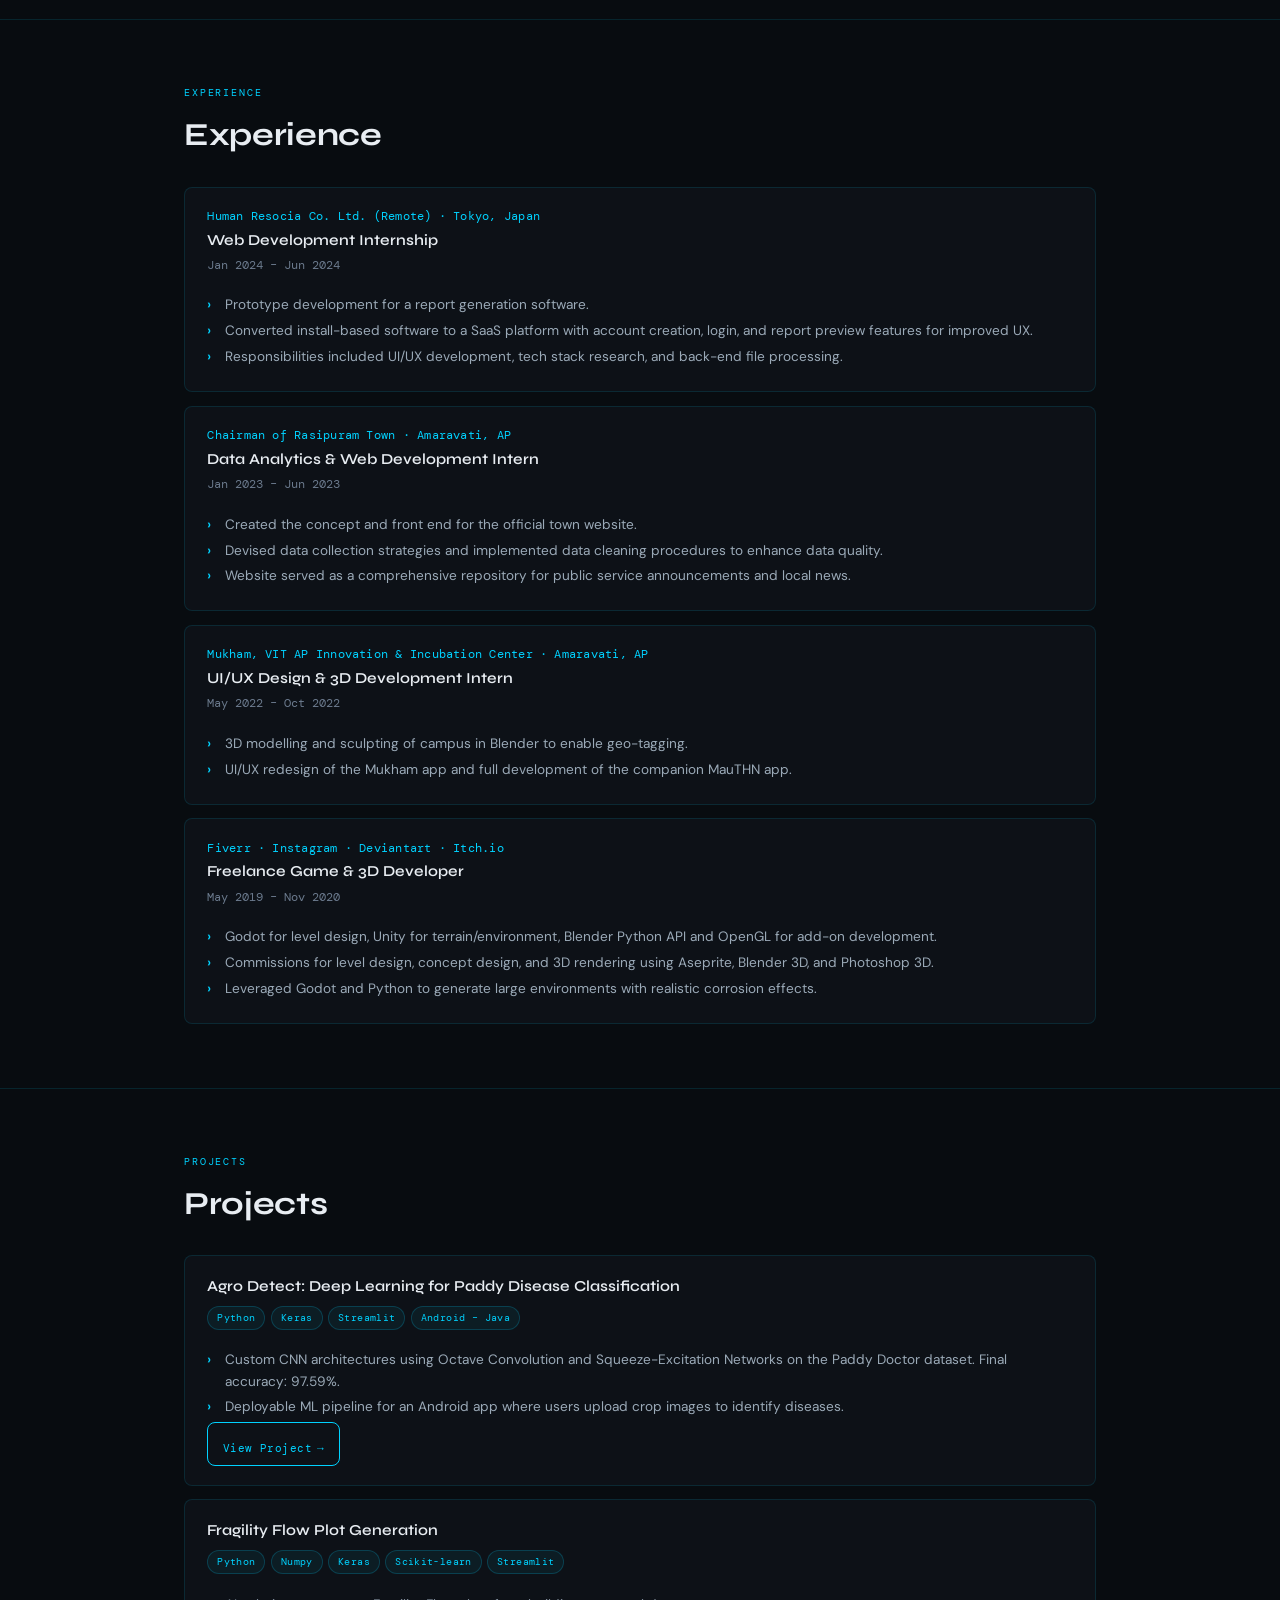
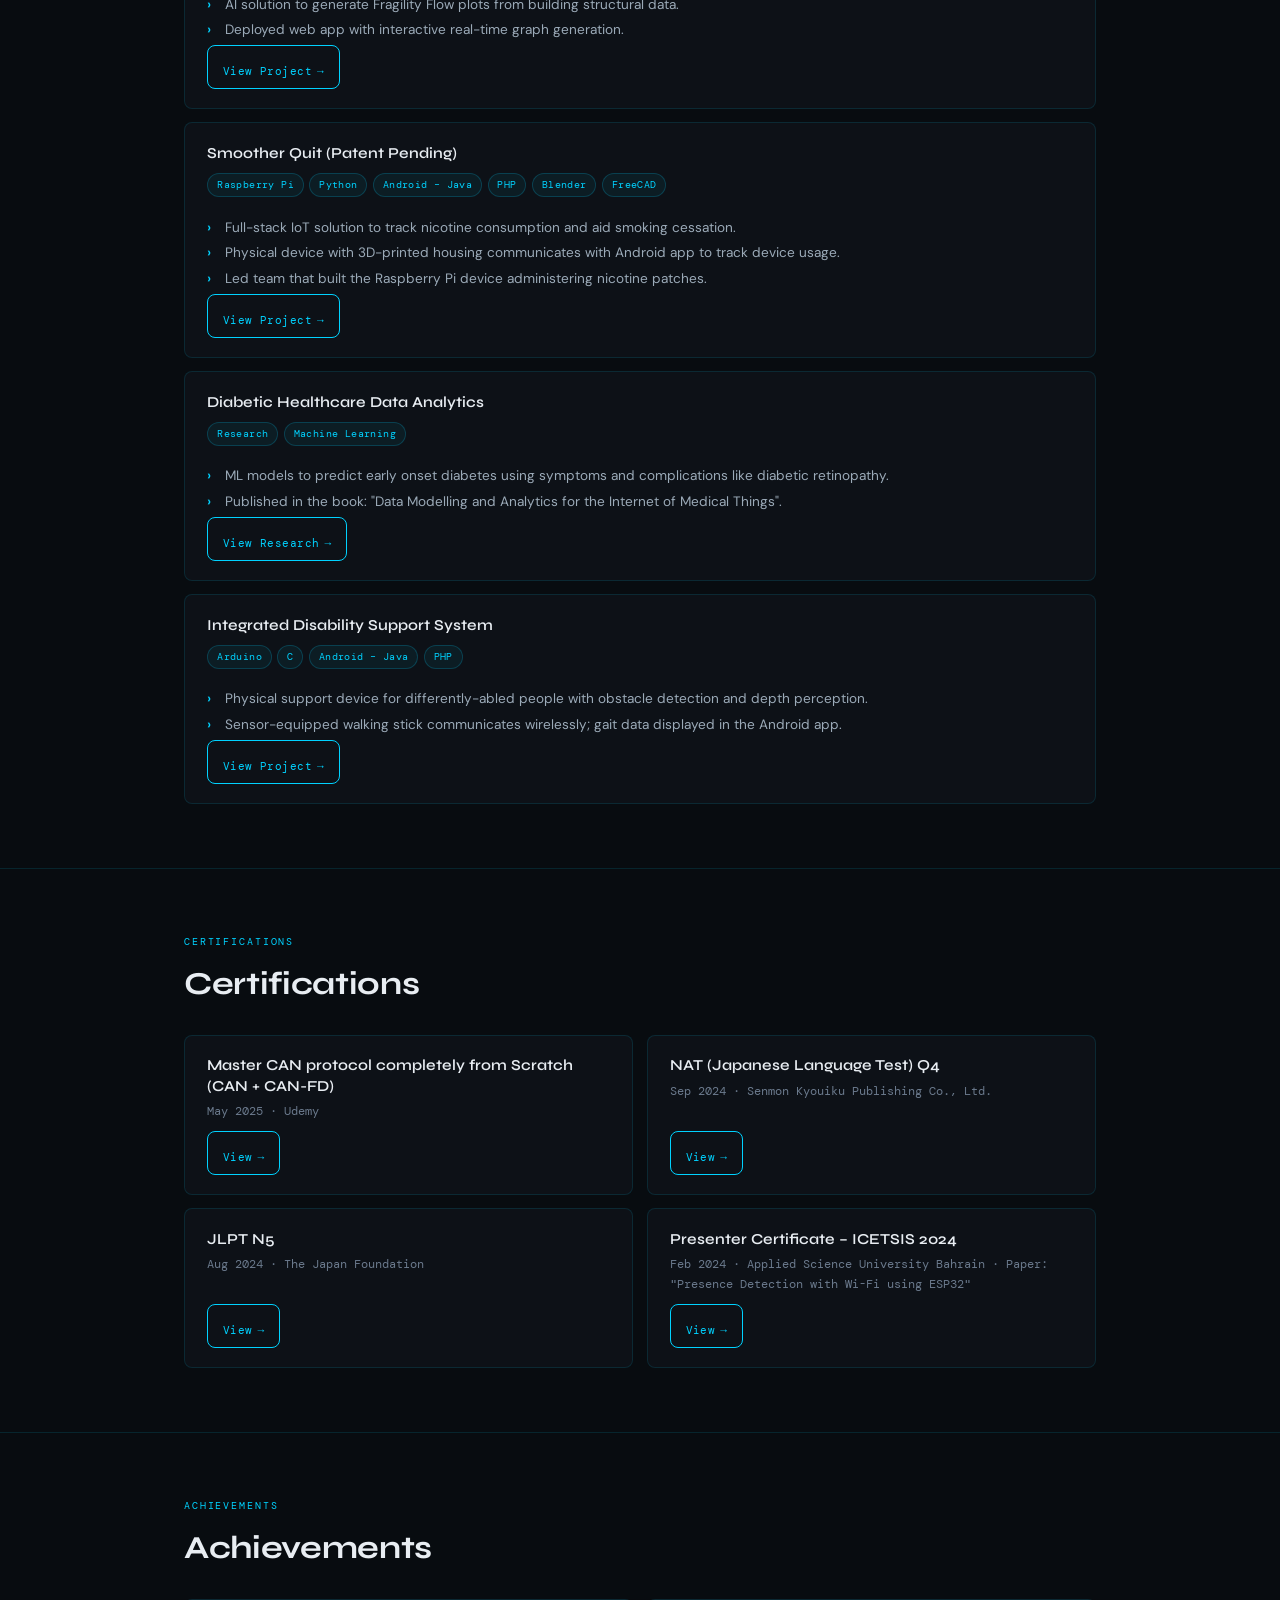
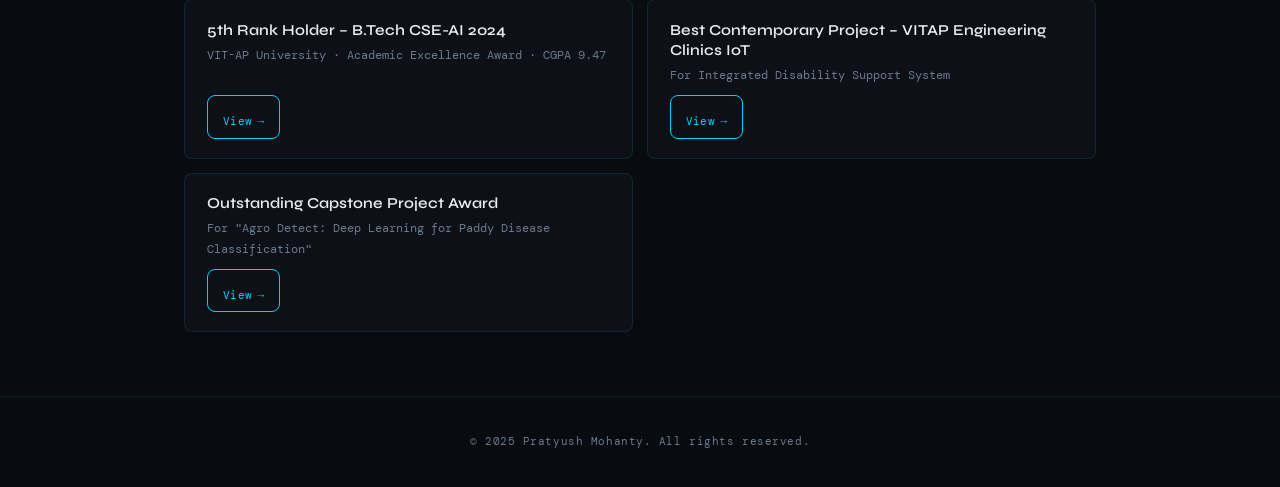
==== commit 08de30ae: "improvemtn to UI updating link. certifications day/night mode button" ====
--- a/index.html
+++ b/index.html
@@ -1,354 +1,20 @@
 <!DOCTYPE html>
 <html lang="en">
 <head>
-    <meta charset="UTF-8">
-    <meta name="viewport" content="width=device-width, initial-scale=1.0">
-    <title>Pratyush Mohanty Profile</title>
-    <style>
-        * {
-            margin: 0;
-            padding: 0;
-            box-sizing: border-box;
-        }
-
-        body {
-            font-family: Arial, sans-serif;
-            line-height: 1.6;
-            color: #333;
-            animation: fadeIn 1s ease-in-out;
-        }
-
-        @keyframes fadeIn {
-            from {
-                opacity: 0;
-            }
-            to {
-                opacity: 1;
-            }
-        }
-
-        nav {
-            background: #333;
-            color: white;
-            display: flex;
-            justify-content: center;
-            padding: 1rem;
-            position: sticky;
-            top: 0;
-            z-index: 1000;
-        }
-
-        nav a {
-            color: white;
-            text-decoration: none;
-            margin: 0 1rem;
-            font-size: 1rem;
-            transition: color 0.3s;
-        }
-
-        nav a:hover {
-            color: #00f2fe;
-        }
-
-        header {
-            background: linear-gradient(to right, #1a70bb, #00f2fe, #3b00fe);
-            color: white;
-            text-align: center;
-            padding: 4rem 1rem; /* Increased vertical space */
-            animation: slideInFromTop 1s ease-in-out;
-        }
-
-        @keyframes slideInFromTop {
-            from {
-                transform: translateY(-50px);
-                opacity: 0;
-            }
-            to {
-                transform: translateY(0);
-                opacity: 1;
-            }
-        }
-
-        header img {
-            width: 150px;
-            height: 150px;
-            border-radius: 50%;
-            border: 4px solid white;
-            animation: zoomIn 1s ease-in-out;
-        }
-
-        @keyframes zoomIn {
-            from {
-                transform: scale(0.8);
-                opacity: 0;
-            }
-            to {
-                transform: scale(1);
-                opacity: 1;
-            }
-        }
-
-        header h1 {
-            margin: 1rem 0 0.5rem;
-            font-size: 2.5rem;
-        }
-
-        header p {
-            font-size: 1.2rem;
-        }
-
-        section {
-            max-width: 900px;
-            margin: 2rem auto;
-            padding: 0 1rem;
-            animation: fadeInUp 1.5s ease-in-out;
-        }
-
-        @keyframes fadeInUp {
-            from {
-                transform: translateY(20px);
-                opacity: 0;
-            }
-            to {
-                transform: translateY(0);
-                opacity: 1;
-            }
-        }
-
-        section h2 {
-            margin-bottom: 1rem;
-            font-size: 2rem;
-            border-bottom: 2px solid #00f2fe;
-            display: inline-block;
-        }
-
-        section ul {
-            list-style: none;
-            padding: 0;
-        }
-
-        section ul li {
-            background: #f9f9f9;
-            margin-bottom: 1rem;
-            padding: 1rem;
-            border-left: 4px solid #00f2fe;
-        }
-
-        .project-details {
-            margin-top: 0.5rem;
-            font-size: 0.9rem;
-            color: #555;
-        }
-
-        .project-link {
-            display: inline-block;
-            margin-top: 0.5rem;
-            padding: 0.5rem 1rem;
-            background: #00f2fe;
-            color: white;
-            text-decoration: none;
-            border-radius: 5px;
-            font-size: 0.9rem;
-        }
-
-        footer {
-            text-align: center;
-            padding: 1rem;
-            background: #333;
-            color: white;
-            margin-top: 2rem;
-            animation: fadeIn 1.5s ease-in-out;
-        }
-
-        @media (max-width: 600px) {
-            header h1 {
-                font-size: 2rem;
-            }
-
-            header p {
-                font-size: 1rem;
-            }
-        }
-    </style>
+  <meta charset="UTF-8">
+  <meta name="viewport" content="width=device-width, initial-scale=1.0">
+  <title>Pratyush Mohanty — Portfolio</title>
+  <meta name="description" content="Portfolio of Pratyush Mohanty — 3D, ML & AI engineer.">
+  <link rel="stylesheet" href="style.css">
 </head>
 <body>
-    <nav>
-        <a href="#3d-and0game-dev">3D/Game Development</a>
-        <a href="#education">Education</a>
-        <a href="#experience">Experience</a>
-        <a href="#projects">Projects</a>
-        <a href="#certifications">Certifications/Acheivements</a>
-        <a href="#acheivements">Acheivements</a>
-        <a href="profile_japanese.html">｜｜日本語で見える（Japanese Site)</a>
-    </nav>
+  <nav id="nav"></nav>
+  <header id="header"></header>
+  <main id="main"></main>
+  <footer id="footer"></footer>
 
-    <header>
-        <img src="1682097621086.jpeg" alt="Your Image">
-        <h1>Pratyush Mohanty</h1>
-        <p>I love 3D , ML and AI</p>
-        <div style="margin-top: 1rem;">
-            <a href="https://www.linkedin.com/in/pratyush-mohanty-8161b9222" target="_blank" style="text-decoration: none; margin: 0 0.5rem; padding: 0.5rem 1rem; background: #0077b5; color: white; border-radius: 5px; font-size: 0.9rem;">LinkedIn</a>
-            <a href="https://www.instagram.com/kitsunefreya/" target="_blank" style="text-decoration: none; margin: 0 0.5rem; padding: 0.5rem 1rem; background:  #c739ff; color: white; border-radius: 5px; font-size: 0.9rem;">Instagram</a>
-            <a href="https://github.com/pratyush532" target="_blank" style="text-decoration: none; margin: 0 0.5rem; padding: 0.5rem 1rem; background: #333; color: white; border-radius: 5px; font-size: 0.9rem;">GitHub</a>
-        </div>
-    </header>
-
-    <section id="3d-and-game-dev">
-        <h2>My 3D and Game Development Projects</h2>
-        <h3>Softwares I used: Blender, Unity Engine, Godot Engine, Aesprite</h3>
-        <ul>
-            <li>3D Portfolio - Art created using Blender and Godot. |
-                <a href="https://www.instagram.com/kitsunefreya/" target="_blank"class="project-link">リンク</a>
-            </li>
-            <li>Procedural planet generation node system (made in Blender) |
-                <a href="http://github.com/pratyush532/3D-and-Blender/tree/main/Planet%20Creation" target="_blank"class="project-link">リンク</a>
-            </li>
-            <li> Physical Simulation - Blender API
-                <a href="https://www.linkedin.com/posts/pratyush-mohanty-8161b9222_python-apitesting-blender3d-activity-7043952169170976768-cuwx?utm_source=social_share_send&utm_medium=member_desktop_web/" target="_blank"class="project-link">リンク</a>
-            </li>
-            <li> Project to put 3 models on a website|
-                <a href="https://64b0c57266aafd0008d6ff0e--preeminent-rolypoly-6833f5.netlify.app/" target="_blank"class="project-link">リンク</a>
-            </li>
-        </ul>
-    </section>
-
-    <section id="education">
-        <h2>Education</h2>
-        <ul>
-            <li>Vellore Institute of Technology - Andhra Pradesh
-                <p class="project-details">B.Tech in Computer Science, Specialization in Artificial intelligence</p>
-                <p class="project-details">— CGPA: 9.47 September 2024</p>
-            </li>
-            <li>CMR National Public School Bengaluru, KA, India
-                <p class="project-details">Class 12, PCMC, CBSE</p>
-                <p class="project-details">— Percentage: 93.6 2020</p>
-            </li>
-            <li>Presidency School, Kasturinagar Bengaluru, KA, India
-                <p class="project-details">Class 10, CBSE</p>
-                <p class="project-details">— Percentage: 96.8 2018</p>
-            </li>
-        </ul>
-    </section>
-
-    <section id="experience">
-        <h2>Experience</h2>
-        <ul>
-            <li>Web Development Internship
-                <p class="project-details">Human Resocia Co. Ltd. (Remote work) Tokyo, Japan</p>
-                <p class="project-details">— Jan 2024 – June 2024</p>
-                <p class="project-details">• Prototype development for a report generation software</p>
-                <p class="project-details">• Converted install based software to a SaaS platform with features like account creation, login. Added features like previewing generated reports for improved UX of web users</p>
-                <p class="project-details">• Responsibilities included UI/UX development, research into tech stacks, back-end file processing development</p>
-            </li>
-            <li>Data Analytics Intern and Web Development
-                <p class="project-details">Chairman of Rasipuram Town Amaravati, AP</p>
-                <p class="project-details">— Jan 2023 – June 2023</p>
-                <p class="project-details">• Created the concept and front end for the website</p>
-                <p class="project-details">• Devised effective data collection strategies and implemented data cleaning procedures to enhance data quality. Designed and implemented an efficient data management system to organize, store, and retrieve information.</p>
-                <p class="project-details">• The website served as a comprehensive repository for public service announcements, providing the town’s residents with the latest news and crucial information relevant to the area.</p>
-            </li>
-            <li>UI/UX Design and 3D Development Intern
-                <p class="project-details">Mukham ,VIT AP Innovation and Incubation Center Amaravati, AP</p>
-                <p class="project-details">— May 2022 – Oct 2022</p>
-                <p class="project-details">• Development ,3D modelling and sculpting of campus in 3D using Blender to enable geo-tagging</p>
-                <p class="project-details">• UI/UX re-design of the Mukham app, and complete development of companion MauTHN app</p>
-            </li>
-            <li>Freelance Game Developer and 3D Developer
-                <p class="project-details">Fiverr, Instagram, Deviantart, Itch.io Bengaluru, KA</p>
-                <p class="project-details">— May 2019 – Nov 2020</p>
-                <p class="project-details">• Utilized Godot for level design and game play, Unity for terrain and environment design, and Blender Python API and OpenGL for add-on development.</p>
-                <p class="project-details">• Developed game levels and concepts using Aesprite, Blender 3D, and Photoshop 3D for environment modeling. Took commissions for level design, concept design, and 3D rendering, and prepared documentation and reports.</p>
-                <p class="project-details">• Leveraged Godot game engine, python to generate large environments with realistic corrosion effects.</p>
-            </li>
-        </ul>
-    </section>
-
-
-    <section id="projects">
-        <h2>Projects</h2>
-        <ul>
-            <li>Agro Detect: Deep Learning for Paddy Disease Classification
-                <p class="project-details">Python - Keras, Streamlit; Android - Java</p>
-                <p class="project-details">• Deep learning for Paddy Disease Classification. Utilized custom CNN architectures, including novel techniques like Octave Convolution and Squeeze-Excitation Networks, trained on the Paddy Doctor dataset. Obtained final accuracy of 97.59</p>
-                <p class="project-details">• Created a deployable machine learning pipeline for Android application wherein one can upload picture to identify disease on the crop.</p>
-                <a href="https://drive.google.com/file/d/15kMXunLikw8A-FVX4otFSD8Hl3kWgDMh/view?usp=drive_link" target="_blank" class="project-link">View Project</a>
-            </li>
-            <li>Fragility Flow Plot Generation
-                <p class="project-details">Python - Numpy, Keras, Sci-kit, Numpy, Streamlit</p>
-                <p class="project-details">• Developed an AI solution to generate the Fragility Flow plots of buildings from information about buildings structure</p>
-                <p class="project-details">• Created a deployable AI model and a web-app with Interactive real-time graph generation capability</p>
-                <a href="https://github.com/pratyush532" target="_blank" class="project-link">View Project</a>
-            </li>
-            <li>Smoother Quit (Patent Pending)
-                <p class="project-details">Raspberry Pi, Python, Android- Java, PHP, Blender, FreeCAD</p>
-                <p class="project-details">• A full-stack IoT solution made to track nicotine consumption which will aid the user to quit smoking addiction. Physical device with 3D printed housing communicates with Android application to track and process usage of device</p>
-                <p class="project-details">• Lead a team that created a Raspberry Pi device that administers nicotine patches in a 3D printed housing</p>
-                <a href="https://github.com/pratyush532" target="_blank" class="project-link">View Project</a>
-            </li>
-            <li>Diabetic Health Care Data Analytics and Applications
-                <p class="project-details">RESEARCH</p>
-                <p class="project-details">• Using ML to analyze, predict early onset diabetes using symptoms and complications like diabetes retinopathy.</p>
-                <p class="project-details">• This research chapter discusses various architectures of diabetic health data modelling and analysis, devices, sensors and application for different stages of diabetic data acquiring, processing, prediction and treatment planning. This chapter also discusses the secondary complications and its associated analytics available for the diagnosis of diabetes.</p>
-                <p class="project-details">• This has been published in the book: “Data Modelling and Analytics for the Internet of Medical Things”.</p>
-                <p class="project-details">• Link to the research.</p>
-                <a href="https://scholar.google.com/citations?view_op=view_citation&hl=en&user=jbrS_tYAAAAJ&citation_for_view=jbrS_tYAAAAJ:u5HHmVD_uO8C" target="_blank" class="project-link">View Project</a>
-            </li>
-            <li>Integrated Disability Support System
-                <p class="project-details">Arduino, C, Android- Java, PHP</p>
-                <p class="project-details">• Physical support device that enables differently-abled people to move, with features for obstacle detection and depth perception</p>
-                <p class="project-details">• The sensor-equipped walking stick for Gait/Walk cycle analysis communicates wirelessly to develop quantifiable data displayed in the Android app</p>
-                <a href="https://drive.google.com/file/d/1Ll2frNCsTUrgBPxdlAU0DEuTQiFP1XWM/view?usp=drive_link" target="_blank" class="project-link">View Project</a>
-            </li>
-        </ul>
-    </section>
-
-    <section id="certifications">
-        <h2>Certifications</h2>
-        <ul>
-            <li>NAT (Japanese Language Test) Q4
-                <p class="project-details">September 2024, Senmon Kyouiku Publishing Co., Ltd.</p>
-                <a href="https://drive.google.com/file/d/1cf3PMImbRjtiVixjs5hL8KotTaM4rHgr/view?usp=sharing" target="_blank"class="project-link">View Certificate</a>
-            </li>
-            <li>JLPT N5
-                <p class="project-details">August 2024, The Japan Foundation</p>
-                <a href="https://drive.google.com/file/d/1XkGwWab65sm6gIsFrCqhguL6OPM_JEQa/view?usp=sharing" target="_blank"class="project-link">View Certificate</a>
-            </li>
-            <li>Presenter Certificate
-                <p class="project-details">February 2024, For presenting the paper: "Presence Detection with Wi-Fi using ESP32" in ICETSIS 2024, Applied Science University Bahrain</p>
-                <a href="https://www.linkedin.com/feed/update/urn:li:activity:7160282252805869568/" target="_blank"class="project-link">View Certificate</a>
-            </li>
-            <li>IBM Artificial Intelligence Analyst
-                <p class="project-details">July 2023, IBM Developer Skills Network</p>
-                <a href="https://courses.ibmcep.cognitiveclass.ai/certificates/b496c3da890f4dfa9c53f7fb9fd32521" target="_blank"class="project-link">View Certificate</a>
-            </li>
-            <li>Fundamentals of Deep Learning
-                <p class="project-details">September 2022, NVIDIA Deep Learning Institute</p>
-                <a href="https://courses.nvidia.com/certificates/ae21b59f8ac54bacac5221c3ab77f13a/" target="_blank"class="project-link">View Certificate</a>
-            </li>
-        </ul>
-    </section>
-
-    <section id="acheivements">
-        <h2>Acheivements</h2>
-        <ul>
-            <li>5th Rank Holder
-                <p class="project-details">B.Tech in CSE-AI 2024 VIT-AP University for Academic Excellence - CGPA of 9.47</p>
-                <a href="https://drive.google.com/file/d/1JUqG6DID4MT_kL0zdQEv--m56U5IrCxj/view?usp=drive_link" target="_blank"class="project-link">View Certificate</a>
-            </li>
-            <li>VITAP Engineering Clinics for IoT
-                <p class="project-details">Best Contemporary Project for Integrated Disability Support System</p>
-                <a href="https://www.linkedin.com/posts/pratyush-mohanty-8161b9222_team-androidapp-engineeringdesign-activity-7024057892177674240-6E8l?utm_source=social_share_send&utm_medium=member_desktop_web" target="_blank"class="project-link">View Certificate</a>
-            </li>
-            <li>Outstanding Capstone Project:
-                <p class="project-details">inal year project ”Agro Detect: Deep Learning for Paddy Disease Classification</p>
-                <a href="https://drive.google.com/file/d/123FNu-pcuJvU6n-fU72irf1M472Lznz1/view?usp=drive_link" target="_blank"class="project-link">View Certificate</a>
-            </li>
-        </ul>
-    </section>
-
-
-    <footer>
-        <p>&copy; 2025 Pratyush Mohanty. All rights reserved.</p>
-    </footer>
+  <script src="content.js"></script>
+  <script src="renderer.js"></script>
+  <script>render('en');</script>
 </body>
-</html>
+</html>
--- a/style.css
+++ b/style.css
@@ -0,0 +1,431 @@
+@import url('https://fonts.googleapis.com/css2?family=Syne:wght@400;600;700;800&family=DM+Mono:wght@300;400&family=DM+Sans:ital,wght@0,300;0,400;0,500;1,300&family=Noto+Sans+JP:wght@300;400;500;700&display=swap');
+
+/* ─── Dark theme (default) ──────────────────────────── */
+:root {
+  --bg:          #080c10;
+  --bg2:         #0d1117;
+  --nav-bg:      rgba(8,12,16,0.88);
+  --border:      rgba(0, 210, 255, 0.12);
+  --accent:      #00d2ff;
+  --accent-glow: rgba(0, 210, 255, 0.15);
+  --text:        #e8edf2;
+  --text-muted:  #6b7a8d;
+  --text-dim:    #9baab8;
+  --dot-color:   rgba(0,210,255,0.07);
+  --shadow:      rgba(0,210,255,0.07);
+  --font-display: 'Syne', sans-serif;
+  --font-body:    'DM Sans', 'Noto Sans JP', sans-serif;
+  --font-mono:    'DM Mono', monospace;
+  --radius:      8px;
+  --ease:        0.25s cubic-bezier(0.4, 0, 0.2, 1);
+}
+
+/* ─── Light theme ───────────────────────────────────── */
+[data-theme="light"] {
+  --bg:          #f4f7fb;
+  --bg2:         #ffffff;
+  --nav-bg:      rgba(244,247,251,0.9);
+  --border:      rgba(0, 150, 200, 0.15);
+  --accent:      #0099cc;
+  --accent-glow: rgba(0, 153, 204, 0.12);
+  --text:        #0f1923;
+  --text-muted:  #7a8fa6;
+  --text-dim:    #4a6070;
+  --dot-color:   rgba(0,150,200,0.06);
+  --shadow:      rgba(0,100,160,0.08);
+}
+
+/* Smooth theme transition on everything */
+*, *::before, *::after {
+  transition: background-color 0.3s ease, border-color 0.3s ease, color 0.3s ease, box-shadow 0.3s ease;
+}
+
+/* ─── Japanese overrides ────────────────────────────── */
+:lang(ja) { --font-body: 'Noto Sans JP', 'DM Sans', sans-serif; }
+:lang(ja) body { font-size: 14.5px; line-height: 1.85; }
+:lang(ja) .card-title { font-family: 'Noto Sans JP', sans-serif; font-weight: 500; letter-spacing: 0; }
+:lang(ja) .section-label { font-family: 'Noto Sans JP', sans-serif; letter-spacing: 0.05em; }
+:lang(ja) nav a { font-family: 'Noto Sans JP', sans-serif; letter-spacing: 0; text-transform: none; font-size: 0.78rem; }
+
+/* ─── Reset ─────────────────────────────────────────── */
+*, *::before, *::after { box-sizing: border-box; margin: 0; padding: 0; }
+html { scroll-behavior: smooth; }
+
+body {
+  font-family: var(--font-body);
+  background: var(--bg);
+  color: var(--text);
+  line-height: 1.7;
+  font-size: 15px;
+  overflow-x: hidden;
+}
+
+/* Dot grid */
+body::before {
+  content: '';
+  position: fixed; inset: 0;
+  background-image: radial-gradient(var(--dot-color) 1px, transparent 1px);
+  background-size: 32px 32px;
+  pointer-events: none;
+  z-index: 0;
+  transition: none; /* don't animate the background */
+}
+
+/* ─── Nav ───────────────────────────────────────────── */
+nav {
+  position: sticky; top: 0; z-index: 100;
+  background: var(--nav-bg);
+  backdrop-filter: blur(16px);
+  border-bottom: 1px solid var(--border);
+  padding: 0 1.5rem;
+  display: flex;
+  align-items: center;
+  justify-content: center;
+  flex-wrap: wrap;
+  min-height: 52px;
+  gap: 0.1rem;
+}
+
+nav a {
+  color: var(--text-muted);
+  text-decoration: none;
+  font-family: var(--font-mono);
+  font-size: 0.7rem;
+  letter-spacing: 0.07em;
+  text-transform: uppercase;
+  padding: 0.45rem 0.75rem;
+  white-space: nowrap;
+}
+nav a:hover { color: var(--accent); }
+
+nav a.lang-switch {
+  color: var(--accent);
+  border: 1px solid var(--border);
+  border-radius: var(--radius);
+  margin-left: 0.5rem;
+  padding: 0.3rem 0.75rem;
+}
+nav a.lang-switch:hover { background: var(--accent-glow); border-color: var(--accent); }
+
+/* ─── Theme toggle button ───────────────────────────── */
+.theme-toggle {
+  display: inline-flex;
+  align-items: center;
+  justify-content: center;
+  width: 34px; height: 34px;
+  border-radius: 50%;
+  border: 1px solid var(--border);
+  background: transparent;
+  cursor: pointer;
+  margin-left: 0.5rem;
+  color: var(--text-muted);
+  font-size: 1rem;
+  flex-shrink: 0;
+  /* override the global transition so button doesn't flash */
+  transition: background 0.2s ease, border-color 0.2s ease, color 0.2s ease, transform 0.2s ease !important;
+}
+.theme-toggle:hover {
+  color: var(--accent);
+  border-color: var(--accent);
+  background: var(--accent-glow);
+  transform: rotate(20deg);
+}
+
+/* icon swap */
+.theme-toggle .icon-sun  { display: none; }
+.theme-toggle .icon-moon { display: block; }
+[data-theme="light"] .theme-toggle .icon-sun  { display: block; }
+[data-theme="light"] .theme-toggle .icon-moon { display: none; }
+
+/* ─── Header ────────────────────────────────────────── */
+header {
+  position: relative; z-index: 1;
+  text-align: center;
+  padding: 5.5rem 2rem 4.5rem;
+  overflow: hidden;
+}
+
+header::before {
+  content: '';
+  position: absolute;
+  top: -60px; left: 50%; transform: translateX(-50%);
+  width: 560px; height: 560px;
+  background: radial-gradient(ellipse, rgba(0,210,255,0.1) 0%, transparent 68%);
+  pointer-events: none;
+  transition: none;
+}
+[data-theme="light"] header::before {
+  background: radial-gradient(ellipse, rgba(0,153,204,0.07) 0%, transparent 68%);
+}
+
+.avatar-wrap {
+  position: relative;
+  display: inline-block;
+  margin-bottom: 1.5rem;
+}
+.avatar-wrap::before {
+  content: '';
+  position: absolute; inset: -3px;
+  border-radius: 50%;
+  background: conic-gradient(var(--accent), #3b82f6, var(--accent));
+  animation: spin 7s linear infinite;
+  transition: none;
+}
+@keyframes spin { to { transform: rotate(360deg); } }
+
+.avatar-wrap img {
+  position: relative;
+  width: 120px; height: 120px;
+  border-radius: 50%;
+  border: 3px solid var(--bg);
+  object-fit: cover;
+  display: block;
+}
+
+header h1 {
+  font-family: var(--font-display);
+  font-size: clamp(2.2rem, 5vw, 3.5rem);
+  font-weight: 800;
+  letter-spacing: -0.02em;
+  background: linear-gradient(135deg, #fff 0%, var(--accent) 55%, #3b82f6 100%);
+  -webkit-background-clip: text;
+  -webkit-text-fill-color: transparent;
+  background-clip: text;
+  margin-bottom: 0.5rem;
+  transition: none;
+}
+
+[data-theme="light"] header h1 {
+  background: linear-gradient(135deg, #0a1a2a 0%, var(--accent) 55%, #3b82f6 100%);
+  -webkit-background-clip: text;
+  background-clip: text;
+}
+
+:lang(ja) header h1 {
+  background: none;
+  -webkit-text-fill-color: var(--text);
+  color: var(--text);
+  font-family: 'Noto Sans JP', sans-serif;
+  font-weight: 700;
+  letter-spacing: 0.02em;
+}
+
+.tagline {
+  font-size: 0.92rem;
+  color: var(--text-muted);
+  margin-bottom: 1.75rem;
+  letter-spacing: 0.02em;
+}
+
+.social-links { display: flex; gap: 0.6rem; justify-content: center; flex-wrap: wrap; }
+.social-links a {
+  padding: 0.4rem 1rem;
+  border: 1px solid var(--border);
+  border-radius: 100px;
+  color: var(--text-dim);
+  text-decoration: none;
+  font-family: var(--font-mono);
+  font-size: 0.73rem;
+  letter-spacing: 0.04em;
+  background: rgba(255,255,255,0.02);
+}
+.social-links a:hover {
+  color: var(--accent);
+  border-color: var(--accent);
+  background: var(--accent-glow);
+  transform: translateY(-2px);
+}
+
+/* ─── Layout ────────────────────────────────────────── */
+.container {
+  max-width: 960px;
+  margin: 0 auto;
+  padding: 0 1.5rem;
+  position: relative; z-index: 1;
+}
+
+section { padding: 4rem 0; border-top: 1px solid var(--border); }
+
+.section-label {
+  font-family: var(--font-mono);
+  font-size: 0.65rem;
+  letter-spacing: 0.18em;
+  text-transform: uppercase;
+  color: var(--accent);
+  margin-bottom: 0.4rem;
+  display: block;
+}
+
+section h2 {
+  font-family: var(--font-display);
+  font-size: clamp(1.5rem, 3vw, 2rem);
+  font-weight: 700;
+  letter-spacing: -0.01em;
+  color: var(--text);
+  margin-bottom: 0.5rem;
+}
+
+:lang(ja) section h2 { font-family: 'Noto Sans JP', sans-serif; font-weight: 700; letter-spacing: 0; }
+
+.section-subtitle {
+  font-size: 0.8rem;
+  color: var(--text-muted);
+  margin-bottom: 2rem;
+  letter-spacing: 0.02em;
+}
+
+/* ─── Grids ─────────────────────────────────────────── */
+.grid-2 {
+  display: grid;
+  grid-template-columns: repeat(2, 1fr);
+  gap: 0.85rem;
+  margin-top: 1.5rem;
+}
+.grid-1 {
+  display: grid;
+  grid-template-columns: 1fr;
+  gap: 0.85rem;
+  margin-top: 1.5rem;
+}
+
+/* ─── Cards ─────────────────────────────────────────── */
+.card {
+  background: var(--bg2);
+  border: 1px solid var(--border);
+  border-radius: var(--radius);
+  padding: 1.2rem 1.4rem;
+  position: relative;
+  overflow: hidden;
+  display: flex;
+  flex-direction: column;
+}
+
+.card::before {
+  content: '';
+  position: absolute;
+  left: 0; top: 0; bottom: 0; width: 3px;
+  background: linear-gradient(to bottom, var(--accent), #3b82f6);
+  opacity: 0;
+  transition: opacity var(--ease);
+}
+
+.card:hover {
+  border-color: rgba(0,210,255,0.3);
+  transform: translateY(-2px);
+  box-shadow: 0 8px 28px var(--shadow);
+}
+.card:hover::before { opacity: 1; }
+
+.card-title {
+  font-family: var(--font-display);
+  font-size: 0.95rem;
+  font-weight: 600;
+  color: var(--text);
+  margin-bottom: 0.3rem;
+  line-height: 1.35;
+}
+:lang(ja) .card-title { font-size: 0.9rem; line-height: 1.5; }
+
+.card-org {
+  font-family: var(--font-mono);
+  font-size: 0.72rem;
+  color: var(--accent);
+  margin-bottom: 0.2rem;
+  letter-spacing: 0.02em;
+}
+
+.card-meta {
+  font-size: 0.75rem;
+  color: var(--text-muted);
+  margin-bottom: 0.6rem;
+  font-family: var(--font-mono);
+}
+
+.card-sub { font-size: 0.85rem; color: var(--text-dim); line-height: 1.55; }
+
+.card ul { list-style: none; margin-top: 0.6rem; padding: 0; }
+.card ul li {
+  font-size: 0.85rem;
+  color: var(--text-dim);
+  padding-left: 1.1rem;
+  position: relative;
+  margin-bottom: 0.3rem;
+  line-height: 1.55;
+}
+.card ul li::before { content: '›'; position: absolute; left: 0; color: var(--accent); font-weight: 600; }
+
+.card .btn { margin-top: auto; padding-top: 1rem; }
+
+/* ─── Tags ──────────────────────────────────────────── */
+.tags { display: flex; flex-wrap: wrap; gap: 0.35rem; margin: 0.3rem 0 0.6rem; }
+.tag {
+  font-family: var(--font-mono);
+  font-size: 0.62rem;
+  letter-spacing: 0.04em;
+  padding: 0.18rem 0.55rem;
+  border-radius: 100px;
+  background: rgba(0,210,255,0.06);
+  border: 1px solid rgba(0,210,255,0.2);
+  color: var(--accent);
+}
+
+/* ─── Button ────────────────────────────────────────── */
+.btn {
+  display: inline-flex;
+  align-items: center;
+  gap: 0.3rem;
+  padding: 0.4rem 0.9rem;
+  background: transparent;
+  border: 1px solid var(--accent);
+  color: var(--accent);
+  border-radius: var(--radius);
+  font-family: var(--font-mono);
+  font-size: 0.7rem;
+  letter-spacing: 0.04em;
+  text-decoration: none;
+  align-self: flex-start;
+}
+.btn::after { content: ' →'; }
+.btn:hover { background: var(--accent); color: var(--bg); }
+
+/* ─── Scroll reveal ─────────────────────────────────── */
+.reveal {
+  opacity: 0; transform: translateY(18px);
+  transition: opacity 0.55s ease, transform 0.55s ease;
+}
+.reveal.visible { opacity: 1; transform: none; }
+
+.grid-2 .card, .grid-1 .card {
+  opacity: 0; transform: translateY(16px);
+  transition: opacity 0.5s ease, transform 0.5s ease,
+              background-color 0.3s ease, border-color 0.3s ease,
+              box-shadow 0.3s ease;
+}
+.grid-2 .card.visible, .grid-1 .card.visible { opacity: 1; transform: translateY(0); }
+
+.grid-2 .card:nth-child(1),.grid-1 .card:nth-child(1){transition-delay:0s}
+.grid-2 .card:nth-child(2),.grid-1 .card:nth-child(2){transition-delay:0.06s}
+.grid-2 .card:nth-child(3),.grid-1 .card:nth-child(3){transition-delay:0.12s}
+.grid-2 .card:nth-child(4),.grid-1 .card:nth-child(4){transition-delay:0.18s}
+.grid-2 .card:nth-child(5),.grid-1 .card:nth-child(5){transition-delay:0.24s}
+
+/* ─── Footer ────────────────────────────────────────── */
+footer {
+  position: relative; z-index: 1;
+  text-align: center;
+  padding: 2.2rem 1rem;
+  border-top: 1px solid var(--border);
+  font-family: var(--font-mono);
+  font-size: 0.7rem;
+  color: var(--text-muted);
+  letter-spacing: 0.05em;
+}
+
+/* ─── Responsive ────────────────────────────────────── */
+@media (max-width: 680px) {
+  nav a { font-size: 0.62rem; padding: 0.35rem 0.5rem; }
+  header { padding: 3.5rem 1.25rem 3rem; }
+  section { padding: 3rem 0; }
+  .grid-2 { grid-template-columns: 1fr; }
+  .card { padding: 1rem 1.1rem; }
+}
